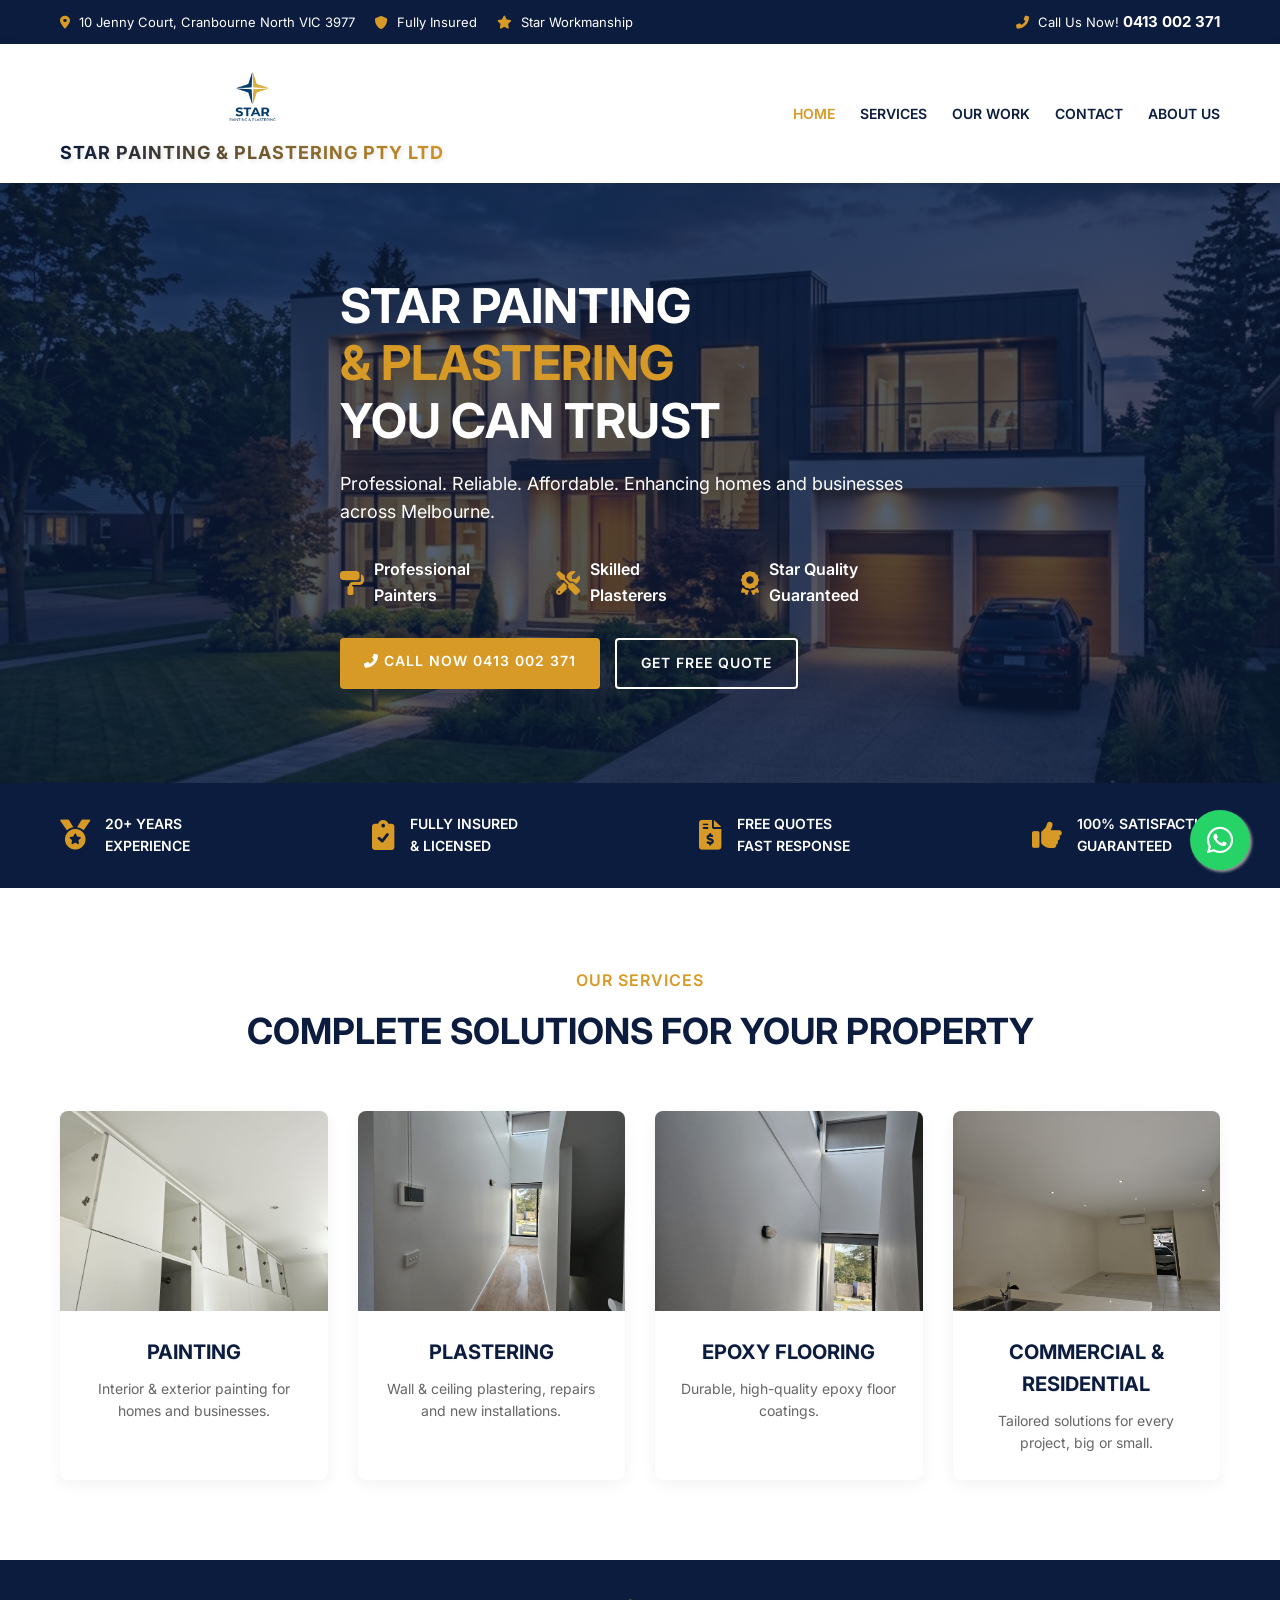
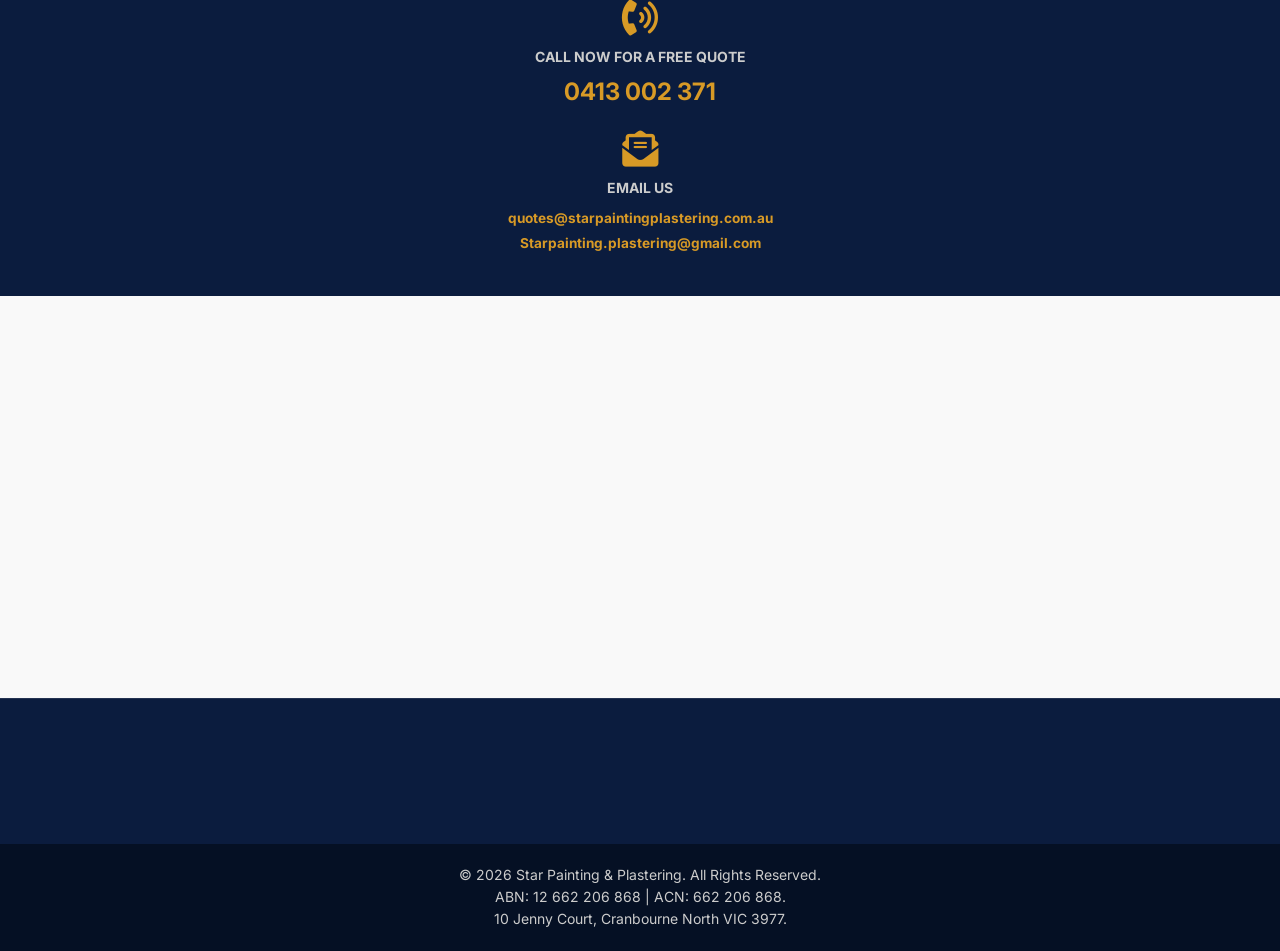
==== paint/index.html @ 5aef0344 "Restore top-bar on mobile and implement accordion-style sidebar info" ====
<!DOCTYPE html>
<html lang="en">

<head>
    <meta charset="UTF-8">
    <meta name="viewport" content="width=device-width, initial-scale=1.0">
    <title>Star Painting & Plastering - Star Quality You Can Trust</title>
    <link href="https://fonts.googleapis.com/css2?family=Inter:wght@400;600;700&display=swap" rel="stylesheet">
    <link rel="stylesheet" href="https://cdnjs.cloudflare.com/ajax/libs/font-awesome/6.0.0/css/all.min.css">
    <link rel="stylesheet" href="css/style.css">
</head>

<body>

    <!-- Top Bar -->
    <div class="top-bar">
        <div class="container">
            <div class="top-bar-left">
                <span><i class="fas fa-map-marker-alt"></i> 10 Jenny Court, Cranbourne North VIC 3977</span>
                <span><i class="fas fa-shield-alt"></i> Fully Insured</span>
                <span><i class="fas fa-star"></i> Star Workmanship</span>
            </div>
            <div class="top-bar-right">
                <span><i class="fas fa-phone-alt"></i> Call Us Now! <strong><a href="tel:0413002371"
                            style="color: inherit;">0413 002 371</a></strong></span>
            </div>
        </div>
    </div>

    <!-- Header -->
    <header>
        <div class="container">
            <div class="logo">
                <a href="index.html">
                    <img src="images/logo.png" alt="Star Painting & Plastering Logo">
                    <span class="logo-text">Star <span>Painting</span> & Plastering Pty Ltd</span>
                </a>
            </div>
            <div class="menu-toggle">
                <i class="fas fa-bars"></i>
            </div>
            <nav id="main-nav">
                <div class="nav-content">
                    <div class="sidebar-header">
                        <img src="images/logo.png" alt="Star Painting Logo">
                        <span class="logo-text">Star <span>Painting</span> & Plastering</span>
                        <div class="close-sidebar"><i class="fas fa-times"></i></div>
                    </div>
                    <ul class="nav-links">
                        <li><a href="index.html" class="active">Home</a></li>
                        <li><a href="services.html">Services</a></li>
                        <li><a href="our-work.html">Our Work</a></li>
                        <li><a href="contact.html">Contact</a></li>
                        <li><a href="about.html">About Us</a></li>
                    </ul>
                    <div class="sidebar-info-section">
                        <h3>PROFESSIONAL EMAILS</h3>
                        <div class="sidebar-info-content">
                            <div class="side-email-item">
                                <i class="fas fa-envelope"></i>
                                <div>
                                    <strong><a href="mailto:quotes@starpaintingplastering.com.au">quotes@starpaintingplastering.com.au</a></strong>
                                    <span>(For quotes and new enquiries)</span>
                                </div>
                            </div>
                            <div class="side-email-item">
                                <i class="fas fa-info-circle"></i>
                                <div>
                                    <strong><a href="mailto:info@starpaintingplastering.com.au">info@starpaintingplastering.com.au</a></strong>
                                    <span>(General information)</span>
                                </div>
                            </div>
                        </div>
                    </div>
                    <div class="sidebar-card">
                        <div class="card-top">
                            <div class="card-top-info">
                                <i class="fas fa-id-card"></i>
                                <h4>Business Information</h4>
                            </div>
                        </div>
                        <div class="card-body">
                            <div class="card-item">
                                <i class="fas fa-phone"></i>
                                <span><a href="tel:0413002371">0413 002 371</a></span>
                            </div>
                            <div class="card-item">
                                <i class="fas fa-globe"></i>
                                <span><a href="https://www.starpaintingplastering.com.au" target="_blank">www.starpaintingplastering.com.au</a></span>
                            </div>
                            <div class="card-item">
                                <i class="fas fa-map-marker-alt"></i>
                                <span>10 Jenny Court, Cranbourne North VIC 3977</span>
                            </div>
                            <div class="card-services">
                                <ul>
                                    <li><i class="fas fa-check"></i> PAINTING</li>
                                    <li><i class="fas fa-check"></i> PLASTERING</li>
                                    <li><i class="fas fa-check"></i> EPOXY FLOORING</li>
                                    <li><i class="fas fa-check"></i> COMMERCIAL</li>
                                </ul>
                            </div>
                        </div>
                    </div>
                </div>
            </nav>
            <a href="contact.html" class="btn header-btn">Get Free Quote</a>
        </div>
        <div class="paint-drip-container">
            <div class="drip"></div>
            <div class="drip"></div>
            <div class="drip"></div>
            <div class="drip"></div>
            <div class="drip"></div>
        </div>
    </header>

    <!-- Hero Section -->
    <section class="hero">
        <div class="container">
            <div class="hero-content animate-on-scroll">
                <h1>STAR PAINTING <br><span>& PLASTERING</span><br>YOU CAN TRUST</h1>
                <p>Professional. Reliable. Affordable. Enhancing homes and businesses across Melbourne.</p>
                <div class="hero-features">
                    <div><i class="fas fa-paint-roller"></i> Professional Painters</div>
                    <div><i class="fas fa-tools"></i> Skilled Plasterers</div>
                    <div><i class="fas fa-award"></i> Star Quality Guaranteed</div>
                </div>
                <div class="hero-buttons">
                    <a href="tel:0413002371" class="btn"><i class="fas fa-phone-alt"></i> Call Now 0413 002 371</a>
                    <a href="contact.html" class="btn btn-outline">Get Free Quote</a>
                </div>
            </div>
        </div>
    </section>

    <!-- Stats Bar -->
    <div class="stats-bar">
        <div class="container">
            <div class="stat-item animate-on-scroll delay-1">
                <i class="fas fa-medal"></i>
                <p>20+ Years<br>Experience</p>
            </div>
            <div class="stat-item animate-on-scroll delay-2">
                <i class="fas fa-clipboard-check"></i>
                <p>Fully Insured<br>& Licensed</p>
            </div>
            <div class="stat-item animate-on-scroll delay-3">
                <i class="fas fa-file-invoice-dollar"></i>
                <p>Free Quotes<br>Fast Response</p>
            </div>
            <div class="stat-item animate-on-scroll delay-4">
                <i class="fas fa-thumbs-up"></i>
                <p>100% Satisfaction<br>Guaranteed</p>
            </div>
        </div>
    </div>

    <!-- Services Overview Section -->
    <section class="services-section">
        <div class="container">
            <h4 class="section-title animate-on-scroll">Our Services</h4>
            <h2 class="section-heading animate-on-scroll delay-1">COMPLETE SOLUTIONS FOR YOUR PROPERTY</h2>

            <div class="services-grid">
                <div class="service-card animate-on-scroll delay-1">
                    <div class="service-img">
                        <img src="images/img1.jpeg" alt="Painting Service">
                    </div>
                    <div class="service-content">
                        <h3>PAINTING</h3>
                        <p>Interior & exterior painting for homes and businesses.</p>
                    </div>
                </div>
                <div class="service-card animate-on-scroll delay-2">
                    <div class="service-img">
                        <img src="images/img2.jpeg" alt="Plastering Service">
                    </div>
                    <div class="service-content">
                        <h3>PLASTERING</h3>
                        <p>Wall & ceiling plastering, repairs and new installations.</p>
                    </div>
                </div>
                <div class="service-card animate-on-scroll delay-3">
                    <div class="service-img">
                        <img src="images/img3.jpeg" alt="Epoxy Flooring Service">
                    </div>
                    <div class="service-content">
                        <h3>EPOXY FLOORING</h3>
                        <p>Durable, high-quality epoxy floor coatings.</p>
                    </div>
                </div>
                <div class="service-card animate-on-scroll delay-4">
                    <div class="service-img">
                        <img src="images/img4.jpeg" alt="Commercial & Residential">
                    </div>
                    <div class="service-content">
                        <h3>COMMERCIAL & RESIDENTIAL</h3>
                        <p>Tailored solutions for every project, big or small.</p>
                    </div>
                </div>
            </div>
        </div>
    </section>

    <!-- Contact Banner -->
    <section class="contact-banner">
        <div class="container">
            <div class="banner-item animate-on-scroll">
                <i class="fas fa-phone-volume"></i>
                <div>
                    <h4>Call Now For A Free Quote</h4>
                    <a href="tel:0413002371">0413 002 371</a>
                </div>
            </div>
            <div class="banner-item animate-on-scroll delay-1">
                <i class="fas fa-envelope-open-text"></i>
                <div>
                    <h4>Email Us</h4>
                    <a href="mailto:quotes@starpaintingplastering.com.au"
                        style="font-size: 0.85em; word-break: break-all;">quotes@starpaintingplastering.com.au</a><br>
                    <a href="mailto:Starpainting.plastering@gmail.com"
                        style="font-size: 0.85em; word-break: break-all;">Starpainting.plastering@gmail.com</a>
                </div>
            </div>
        </div>
    </section>

    <!-- Process Section -->
    <section class="process-section">
        <div class="container">
            <h2 class="section-heading animate-on-scroll">OUR SIMPLE 4 STEP PROCESS</h2>

            <div class="process-grid">
                <div class="process-step animate-on-scroll delay-1">
                    <div class="step-icon">1</div>
                    <div class="step-content">
                        <h4>1. CONTACT US</h4>
                        <p>Call or send an enquiry for a free quote.</p>
                    </div>
                </div>
                <div class="process-step animate-on-scroll delay-2">
                    <div class="step-icon">2</div>
                    <div class="step-content">
                        <h4>2. FREE QUOTE</h4>
                        <p>We inspect and provide a clear, no obligation quote.</p>
                    </div>
                </div>
                <div class="process-step animate-on-scroll delay-3">
                    <div class="step-icon">3</div>
                    <div class="step-content">
                        <h4>3. WE GET THE JOB DONE</h4>
                        <p>Our experienced team delivers quality workmanship.</p>
                    </div>
                </div>
                <div class="process-step animate-on-scroll delay-4">
                    <div class="step-icon">4</div>
                    <div class="step-content">
                        <h4>4. YOU'RE 100% HAPPY</h4>
                        <p>We make sure you love the results before we finish.</p>
                    </div>
                </div>
            </div>
        </div>
    </section>

    <!-- Footer Banner -->
    <div class="footer-banner">
        <div class="container">
            <div class="footer-badges animate-on-scroll">
                <div class="badge"><i class="fas fa-shield-alt"></i> FULLY INSURED</div>
                <div class="badge"><i class="fas fa-award"></i> STAR QUALITY GUARANTEED</div>
                <div class="badge"><i class="fas fa-thumbs-up"></i> 100% SATISFACTION</div>
                <div class="badge"><i class="fas fa-clock"></i> ON TIME, EVERY TIME</div>
            </div>
            <div class="footer-contact animate-on-scroll delay-2">
                <i class="fas fa-phone-alt"></i>
                <div>
                    <h4>Call Now</h4>
                    <p><a href="tel:0413002371" style="color: inherit;">0413 002 371</a></p>
                </div>
            </div>
        </div>
    </div>

    <!-- Footer -->
    <footer>
        <div class="container">
            <p>&copy; 2026 Star Painting & Plastering. All Rights Reserved. <br>ABN: 12 662 206 868 | ACN: 662 206 868.
                <br>10 Jenny Court, Cranbourne North VIC 3977.</p>
        </div>
    </footer>

    <!-- Floating WhatsApp Button -->
    <a href="https://wa.me/61413002371" class="whatsapp-float" target="_blank">
        <i class="fab fa-whatsapp"></i>
    </a>

    <script src="js/script.js"></script>
</body>

</html>
---- paint/css/style.css ----
:root {
    --primary-color: #0b1c3e;
    /* Dark Blue */
    --secondary-color: #d89a26;
    /* Gold */
    --text-color: #333;
    --light-bg: #f9f9f9;
    --white: #ffffff;
    --transition: all 0.3s ease;
}

* {
    margin: 0;
    padding: 0;
    box-sizing: border-box;
    font-family: 'Inter', sans-serif;
}

body {
    color: var(--text-color);
    line-height: 1.6;
    overflow-x: hidden;
}

a {
    text-decoration: none;
    color: inherit;
    transition: var(--transition);
}

ul {
    list-style: none;
}

img {
    max-width: 100%;
    height: auto;
}

/* Utilities */
.container {
    max-width: 1200px;
    margin: 0 auto;
    padding: 0 20px;
}

.btn {
    display: inline-block;
    padding: 12px 24px;
    background-color: var(--secondary-color);
    color: var(--white);
    font-weight: 600;
    border-radius: 4px;
    text-transform: uppercase;
    letter-spacing: 1px;
    font-size: 14px;
    cursor: pointer;
    border: none;
    transition: var(--transition);
}

.btn:hover {
    background-color: #b57f1b;
    transform: translateY(-2px);
    box-shadow: 0 4px 10px rgba(0, 0, 0, 0.2);
}

.btn-outline {
    background-color: transparent;
    border: 2px solid var(--white);
    color: var(--white);
}

.btn-outline:hover {
    background-color: var(--white);
    color: var(--primary-color);
}

/* Animations */
.animate-on-scroll {
    opacity: 0;
    transform: translateY(30px);
    transition: opacity 0.8s ease, transform 0.8s ease;
}

.animate-on-scroll.show {
    opacity: 1;
    transform: translateY(0);
}

.delay-1 {
    transition-delay: 0.1s;
}

.delay-2 {
    transition-delay: 0.2s;
}

.delay-3 {
    transition-delay: 0.3s;
}

.delay-4 {
    transition-delay: 0.4s;
}

/* Top Bar */
.top-bar {
    background-color: var(--primary-color);
    color: var(--white);
    padding: 10px 0;
    font-size: 13px;
}

.top-bar .container {
    display: flex;
    justify-content: space-between;
    align-items: center;
    flex-wrap: wrap;
}

.top-bar-left,
.top-bar-right {
    display: flex;
    gap: 20px;
    align-items: center;
}

.top-bar i {
    color: var(--secondary-color);
    margin-right: 5px;
}

.top-bar-right strong {
    font-size: 15px;
}

/* Header */
header {
    background-color: var(--white);
    padding: 15px 0;
    box-shadow: 0 2px 10px rgba(0, 0, 0, 0.1);
    position: relative;
}

header .container {
    display: flex;
    justify-content: space-between;
    align-items: center;
}

.logo a {
    display: flex;
    flex-direction: column;
    align-items: center;
    gap: 5px;
}

.logo img {
    height: 75px; /* Slightly adjusted for balance */
    transition: var(--transition);
    animation: logoPulse 3s infinite ease-in-out;
}

.logo-text {
    font-size: 18px; /* Slightly smaller since it's now below the logo */
    font-weight: 700;
    color: var(--primary-color);
    text-transform: uppercase;
    letter-spacing: 1px;
    text-shadow: 2px 2px 4px rgba(0, 0, 0, 0.1);
    animation: textSlideIn 1.2s ease-out, shimmer 3s infinite linear;
    white-space: nowrap;
    background: linear-gradient(to right, var(--primary-color) 0%, var(--secondary-color) 50%, var(--primary-color) 100%);
    background-size: 200% auto;
    -webkit-background-clip: text;
    -webkit-text-fill-color: transparent;
}

@keyframes shimmer {
    0% { background-position: -200% center; }
    100% { background-position: 200% center; }
}

@keyframes textSlideIn {
    from { opacity: 0; transform: translateX(-20px); }
    to { opacity: 1; transform: translateX(0); }
}

@keyframes logoPulse {
    0% { transform: scale(1); filter: drop-shadow(0 0 0 rgba(216, 154, 38, 0)); }
    50% { transform: scale(1.03); filter: drop-shadow(0 0 8px rgba(216, 154, 38, 0.4)); }
    100% { transform: scale(1); filter: drop-shadow(0 0 0 rgba(216, 154, 38, 0)); }
}

.logo img:hover {
    transform: scale(1.1) rotate(2deg);
}

nav ul {
    display: flex;
    gap: 25px;
    align-items: center;
}

nav a {
    font-weight: 600;
    font-size: 14px;
    color: var(--primary-color);
    text-transform: uppercase;
}

nav a:hover,
nav a.active {
    color: var(--secondary-color);
}

/* Sidebar elements hidden by default (Desktop) */
.sidebar-header, 
.sidebar-info-section, 
.sidebar-card,
.close-sidebar {
    display: none;
}

.menu-toggle {
    display: none;
    font-size: 24px;
    cursor: pointer;
    color: var(--primary-color);
}

/* Hero Section */
.hero {
    background: linear-gradient(rgba(11, 28, 62, 0.7), rgba(11, 28, 62, 0.7)), url('../images/house_hero.png') center/cover no-repeat;
    height: 600px;
    display: flex;
    align-items: center;
    color: var(--white);
}

.hero-content {
    max-width: 600px;
}

.hero h1 {
    font-size: 48px;
    line-height: 1.2;
    margin-bottom: 20px;
    position: relative;
    overflow: hidden;
}

.hero h1::after {
    content: '';
    position: absolute;
    top: 0;
    left: 0;
    width: 100%;
    height: 100%;
    background-color: var(--secondary-color);
    transform: translateX(-101%);
    animation: paintRoller 1.5s ease-out forwards;
    mix-blend-mode: multiply;
    opacity: 0.3;
}

@keyframes paintRoller {
    0% { transform: translateX(-101%); }
    100% { transform: translateX(101%); }
}

.hero h1 span {
    color: var(--secondary-color);
    position: relative;
}

.hero p {
    font-size: 18px;
    margin-bottom: 30px;
}

.hero-features {
    display: flex;
    gap: 30px;
    margin-bottom: 30px;
}

.hero-features div {
    display: flex;
    align-items: center;
    gap: 10px;
    font-weight: 600;
}

.hero-features i {
    color: var(--secondary-color);
    font-size: 24px;
}

.hero-buttons {
    display: flex;
    gap: 15px;
}

/* Stats Bar */
.stats-bar {
    background-color: var(--primary-color);
    color: var(--white);
    padding: 30px 0;
}

.stats-bar .container {
    display: flex;
    justify-content: space-between;
    flex-wrap: wrap;
    gap: 20px;
}

.stat-item {
    display: flex;
    align-items: center;
    gap: 15px;
}

.stat-item i {
    font-size: 30px;
    color: var(--secondary-color);
}

.stat-item p {
    font-weight: 600;
    font-size: 14px;
    text-transform: uppercase;
}

/* Services Overview */
.services-section {
    padding: 80px 0;
    text-align: center;
    background-color: var(--white);
}

.section-title {
    color: var(--secondary-color);
    font-weight: 600;
    text-transform: uppercase;
    margin-bottom: 10px;
    letter-spacing: 1px;
}

.section-heading {
    color: var(--primary-color);
    font-size: 36px;
    margin-bottom: 50px;
}

.services-grid {
    display: grid;
    grid-template-columns: repeat(auto-fit, minmax(250px, 1fr));
    gap: 30px;
}

.service-card {
    background: var(--white);
    border-radius: 8px;
    overflow: hidden;
    box-shadow: 0 5px 15px rgba(0, 0, 0, 0.05);
    transition: var(--transition);
}

.service-card:hover {
    transform: translateY(-10px);
    box-shadow: 0 15px 45px rgba(0, 0, 0, 0.15);
}

.service-img {
    height: 200px;
    overflow: hidden;
}

.service-img img {
    width: 100%;
    height: 100%;
    object-fit: cover;
    transition: transform 0.5s ease;
}

.service-card:hover .service-img img {
    transform: scale(1.1);
}

.service-content {
    padding: 25px;
    background: var(--white);
    transition: var(--transition);
}

.service-card:hover .service-content {
    transform: translateY(-5px);
}

.service-content h3 {
    color: var(--primary-color);
    margin-bottom: 10px;
    font-size: 20px;
    transition: var(--transition);
    text-shadow: 1px 1px 2px rgba(0,0,0,0.05);
}

.service-card:hover .service-content h3 {
    color: var(--secondary-color);
    transform: translateY(-2px);
    text-shadow: 2px 2px 5px rgba(216, 154, 38, 0.2);
}

.service-content p {
    font-size: 14px;
    color: #666;
    transition: var(--transition);
    transition-delay: 0.1s;
}

.service-card:hover .service-content p {
    color: #333;
    transform: translateY(-2px);
}

/* Contact Banner */
.contact-banner {
    background-color: var(--primary-color);
    color: var(--white);
    padding: 40px 0;
}

.contact-banner .container {
    display: flex;
    justify-content: space-around;
    align-items: center;
    flex-wrap: wrap;
    gap: 20px;
}

.banner-item {
    display: flex;
    align-items: center;
    gap: 20px;
}

.banner-item i {
    font-size: 36px;
    color: var(--secondary-color);
}

.banner-item h4 {
    font-size: 14px;
    text-transform: uppercase;
    margin-bottom: 5px;
    color: #ccc;
}

.banner-item p,
.banner-item a {
    font-size: 24px;
    font-weight: 700;
    color: var(--secondary-color);
}

/* Process Section */
.process-section {
    padding: 80px 0;
    background-color: var(--light-bg);
}

.process-grid {
    display: grid;
    grid-template-columns: repeat(auto-fit, minmax(250px, 1fr));
    gap: 30px;
    margin-top: 50px;
}

.process-step {
    display: flex;
    gap: 20px;
}

.step-icon {
    width: 60px;
    height: 60px;
    background-color: var(--primary-color);
    color: var(--white);
    border-radius: 50%;
    display: flex;
    justify-content: center;
    align-items: center;
    font-size: 24px;
    flex-shrink: 0;
    position: relative;
}

.process-step:hover .step-icon {
    background-color: var(--secondary-color);
    animation: pulse 1s infinite;
}

@keyframes pulse {
    0% {
        transform: scale(1);
    }

    50% {
        transform: scale(1.05);
    }

    100% {
        transform: scale(1);
    }
}

.step-content h4 {
    color: var(--primary-color);
    margin-bottom: 10px;
    font-size: 18px;
}

.step-content p {
    font-size: 14px;
    color: #666;
}

/* Footer Banner */
.footer-banner {
    background-color: var(--primary-color);
    color: var(--white);
    padding: 30px 0;
    border-top: 1px solid rgba(255, 255, 255, 0.1);
}

.footer-banner .container {
    display: flex;
    justify-content: space-between;
    align-items: center;
    flex-wrap: wrap;
    gap: 20px;
}

.footer-badges {
    display: flex;
    gap: 30px;
}

.badge {
    display: flex;
    align-items: center;
    gap: 10px;
    font-size: 14px;
    font-weight: 600;
}

.badge i {
    color: var(--secondary-color);
    font-size: 20px;
}

.footer-contact {
    display: flex;
    align-items: center;
    gap: 15px;
    background-color: var(--secondary-color);
    padding: 15px 30px;
    border-radius: 4px;
}

.footer-contact i {
    font-size: 30px;
}

.footer-contact h4 {
    font-size: 14px;
    text-transform: uppercase;
}

.footer-contact p {
    font-size: 20px;
    font-weight: 700;
}

/* Footer */
footer {
    background-color: #051024;
    color: #ccc;
    padding: 20px 0;
    text-align: center;
    font-size: 14px;
}

/* Page Headers */
.page-header {
    background: linear-gradient(rgba(11, 28, 62, 0.8), rgba(11, 28, 62, 0.8)), url('../images/house_hero.png') center/cover no-repeat;
    height: 300px;
    display: flex;
    justify-content: center;
    align-items: center;
    color: var(--white);
    text-align: center;
}

.page-header h1 {
    font-size: 40px;
    color: var(--secondary-color);
}

/* Contact Page Form */
.contact-container {
    display: grid;
    grid-template-columns: 1fr 1fr;
    gap: 50px;
    padding: 80px 0;
}

.contact-info {
    background-color: var(--primary-color);
    color: var(--white);
    padding: 40px;
    border-radius: 8px;
}

.contact-info h3 {
    color: var(--secondary-color);
    margin-bottom: 20px;
    font-size: 24px;
}

.info-item {
    display: flex;
    align-items: center;
    gap: 15px;
    margin-bottom: 20px;
}

.info-item i {
    color: var(--secondary-color);
    font-size: 20px;
}

.contact-form form {
    display: flex;
    flex-direction: column;
    gap: 20px;
}

.contact-form input,
.contact-form textarea {
    width: 100%;
    padding: 15px;
    border: 1px solid #ddd;
    border-radius: 4px;
    font-family: 'Inter', sans-serif;
}

.contact-form textarea {
    height: 150px;
    resize: vertical;
}

/* Responsive */
@media (max-width: 992px) {
    .hero h1 {
        font-size: 36px;
    }

    .hero-features {
        flex-direction: column;
        gap: 15px;
    }

    .contact-container {
        grid-template-columns: 1fr;
    }

    .footer-banner .container {
        flex-direction: column;
        text-align: center;
    }

    .footer-badges {
        flex-wrap: wrap;
        justify-content: center;
    }
}

@media (max-width: 768px) {
    .top-bar {
        display: block;
        padding: 5px 0;
    }

    .top-bar .container {
        flex-direction: column;
        gap: 5px;
        text-align: center;
    }

    .top-bar-left, .top-bar-right {
        justify-content: center;
        gap: 10px;
        font-size: 11px;
    }

    .menu-toggle {
        display: block;
    }

    .menu-toggle {
        display: block;
        position: relative;
        z-index: 1002;
    }

    /* New Sidebar Wrapper */
    nav {
        position: fixed;
        top: 0;
        right: -100%;
        width: 320px;
        height: 100vh;
        background-color: var(--white);
        box-shadow: -5px 0 25px rgba(0, 0, 0, 0.2);
        transition: right 0.4s cubic-bezier(0.4, 0, 0.2, 1);
        z-index: 1001;
        overflow-y: auto;
        display: block; /* Override default if needed */
    }

    nav.active {
        right: 0;
    }

    /* Show sidebar elements on mobile */
    .sidebar-header, 
    .sidebar-info-section, 
    .sidebar-card,
    .close-sidebar {
        display: flex;
    }

    .sidebar-info-section {
        display: block; /* Section uses block/flex internal logic */
    }

    .sidebar-header .logo-text {
        display: block;
    }

    .nav-content {
        display: flex;
        flex-direction: column;
        padding-bottom: 40px;
    }

    /* Sidebar Header */
    .sidebar-header {
        padding: 30px 20px;
        background-color: var(--white);
        border-bottom: 1px solid #eee;
        display: flex;
        flex-direction: column;
        align-items: center;
        text-align: center;
        position: relative;
    }

    .sidebar-header img {
        height: 60px;
        margin-bottom: 10px;
    }

    .sidebar-header .logo-text {
        font-size: 14px;
        display: block;
    }

    .close-sidebar {
        position: absolute;
        top: 15px;
        right: 15px;
        font-size: 20px;
        color: var(--primary-color);
        cursor: pointer;
    }

    /* Sidebar Links */
    nav ul.nav-links {
        position: static;
        width: 100%;
        height: auto;
        background-color: transparent;
        flex-direction: column;
        padding: 20px 0;
        box-shadow: none;
    }

    nav ul li {
        width: 100%;
    }

    nav ul li a {
        padding: 15px 30px;
        color: var(--primary-color);
        font-weight: 600;
        border-bottom: 1px solid #f5f5f5;
        font-size: 15px;
        display: flex;
        justify-content: space-between;
        align-items: center;
    }

    nav ul li a::after {
        content: '\f105';
        font-family: 'Font Awesome 5 Free';
        font-weight: 900;
        font-size: 12px;
        opacity: 0.5;
    }

    nav ul li a.active {
        color: var(--secondary-color);
        background-color: #f9f9f9;
    }

    /* Professional Emails Section */
    .sidebar-info-section {
        padding: 25px 20px;
        background-color: var(--primary-color);
        color: var(--white);
    }

    .sidebar-info-section h3 {
        font-size: 14px;
        text-transform: uppercase;
        letter-spacing: 1px;
        margin-bottom: 0;
        text-align: left;
        border-bottom: 1px solid rgba(255,255,255,0.1);
        padding: 15px 0;
        cursor: pointer;
        display: flex;
        justify-content: space-between;
        align-items: center;
    }

    .sidebar-info-section h3::after {
        content: '\f107';
        font-family: 'Font Awesome 5 Free';
        font-weight: 900;
        transition: transform 0.3s ease;
    }

    .sidebar-info-section.active h3::after {
        transform: rotate(180deg);
    }

    .sidebar-info-content {
        max-height: 0;
        overflow: hidden;
        transition: max-height 0.3s ease-out, padding 0.3s ease;
    }

    .sidebar-info-section.active .sidebar-info-content {
        max-height: 500px;
        padding-top: 20px;
    }

    .side-email-item {
        display: flex;
        gap: 15px;
        margin-bottom: 20px;
    }

    .side-email-item i {
        background-color: var(--white);
        color: var(--primary-color);
        width: 35px;
        height: 35px;
        border-radius: 50%;
        display: flex;
        align-items: center;
        justify-content: center;
        font-size: 16px;
        flex-shrink: 0;
    }

    .side-email-item div strong {
        display: block;
        font-size: 12px;
        word-break: break-all;
    }

    .side-email-item div span {
        font-size: 10px;
        color: #aaa;
    }

    /* Business Card Section as Accordion */
    .sidebar-card {
        margin: 0 20px;
        background-color: var(--white);
        border-radius: 0;
        overflow: hidden;
        box-shadow: none;
        border: none;
        border-bottom: 1px solid #eee;
    }

    .card-top {
        background-color: transparent;
        padding: 15px 0;
        color: var(--primary-color);
        display: flex;
        align-items: center;
        justify-content: space-between;
        cursor: pointer;
    }

    .card-top-info {
        display: flex;
        align-items: center;
        gap: 15px;
    }

    .card-top::after {
        content: '\f107';
        font-family: 'Font Awesome 5 Free';
        font-weight: 900;
        transition: transform 0.3s ease;
        font-size: 14px;
        opacity: 0.5;
    }

    .sidebar-card.active .card-top::after {
        transform: rotate(180deg);
    }

    .card-top i {
        font-size: 20px;
        color: var(--secondary-color);
    }

    .card-top h4 {
        font-size: 14px;
        line-height: 1.2;
        text-transform: uppercase;
        font-weight: 700;
    }

    .card-top span {
        display: none; /* Hide subtitle in accordion header */
    }

    .card-body {
        max-height: 0;
        overflow: hidden;
        padding: 0;
        transition: max-height 0.3s ease-out, padding 0.3s ease;
    }

    .sidebar-card.active .card-body {
        max-height: 500px;
        padding: 15px 0;
    }

    .card-item {
        display: flex;
        align-items: flex-start; /* Better for multi-line text */
        gap: 10px;
        margin-bottom: 12px;
        font-size: 13px;
        color: #444;
    }

    .card-item span, .card-item a {
        word-break: break-all;
        line-height: 1.4;
        color: inherit;
    }

    .side-email-item a:hover, .card-item a:hover {
        color: var(--secondary-color);
        text-decoration: underline;
    }

    .card-item i {
        color: var(--secondary-color);
        width: 15px;
        text-align: center;
    }

    .card-services {
        margin-top: 15px;
        padding-top: 15px;
        border-top: 1px dashed #ddd;
    }

    .card-services ul {
        display: grid;
        grid-template-columns: 1fr 1fr;
        gap: 5px;
    }

    .card-services li {
        font-size: 10px;
        display: flex;
        align-items: center;
        gap: 5px;
        color: #666;
    }

    .card-services li i {
        color: var(--secondary-color);
        font-size: 8px;
    }

    .menu-overlay {
        position: fixed;
        top: 0;
        left: 0;
        width: 100%;
        height: 100%;
        background: rgba(0, 0, 0, 0.5);
        backdrop-filter: blur(4px);
        display: none;
        z-index: 1000;
    }

    .menu-overlay.active {
        display: block;
    }

    .logo-text {
        font-size: 14px;
        letter-spacing: 0.5px;
    }

    .logo img {
        height: 45px;
    }
}

    .header-btn {
        display: none;
    }

    .contact-banner .container {
        flex-direction: column;
        text-align: center;
    }

    .banner-item {
        flex-direction: column;
        gap: 10px;
    }
/* Floating WhatsApp Button */
.whatsapp-float {
    position: fixed;
    bottom: 30px;
    right: 30px;
    width: 60px;
    height: 60px;
    background-color: #25d366;
    color: #FFF;
    border-radius: 50px;
    text-align: center;
    font-size: 30px;
    box-shadow: 2px 2px 3px #999;
    z-index: 1000;
    display: flex;
    justify-content: center;
    align-items: center;
    transition: var(--transition);
}

.whatsapp-float:hover {
    background-color: #128c7e;
    transform: scale(1.1);
    color: #FFF;
}

@media (max-width: 768px) {
    .whatsapp-float {
        bottom: 20px;
        right: 20px;
        width: 50px;
        height: 50px;
        font-size: 25px;
    }
}
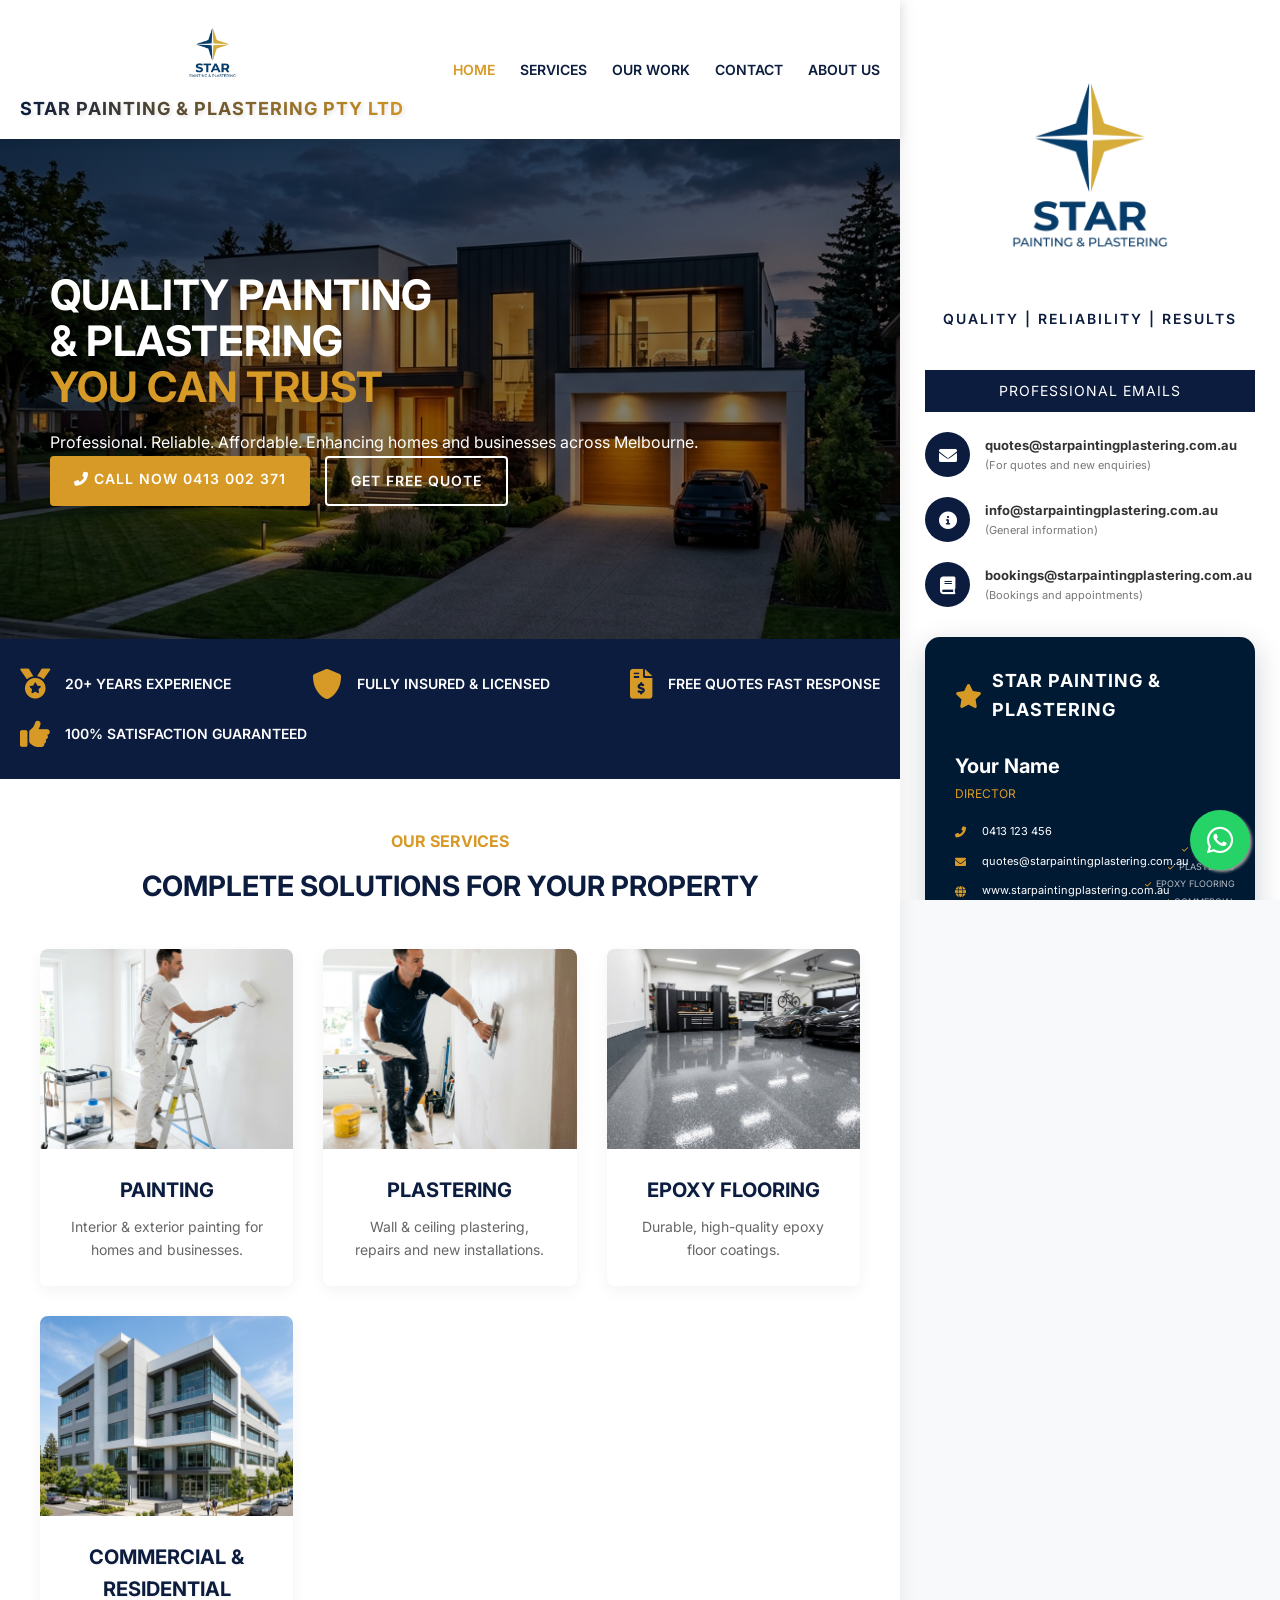
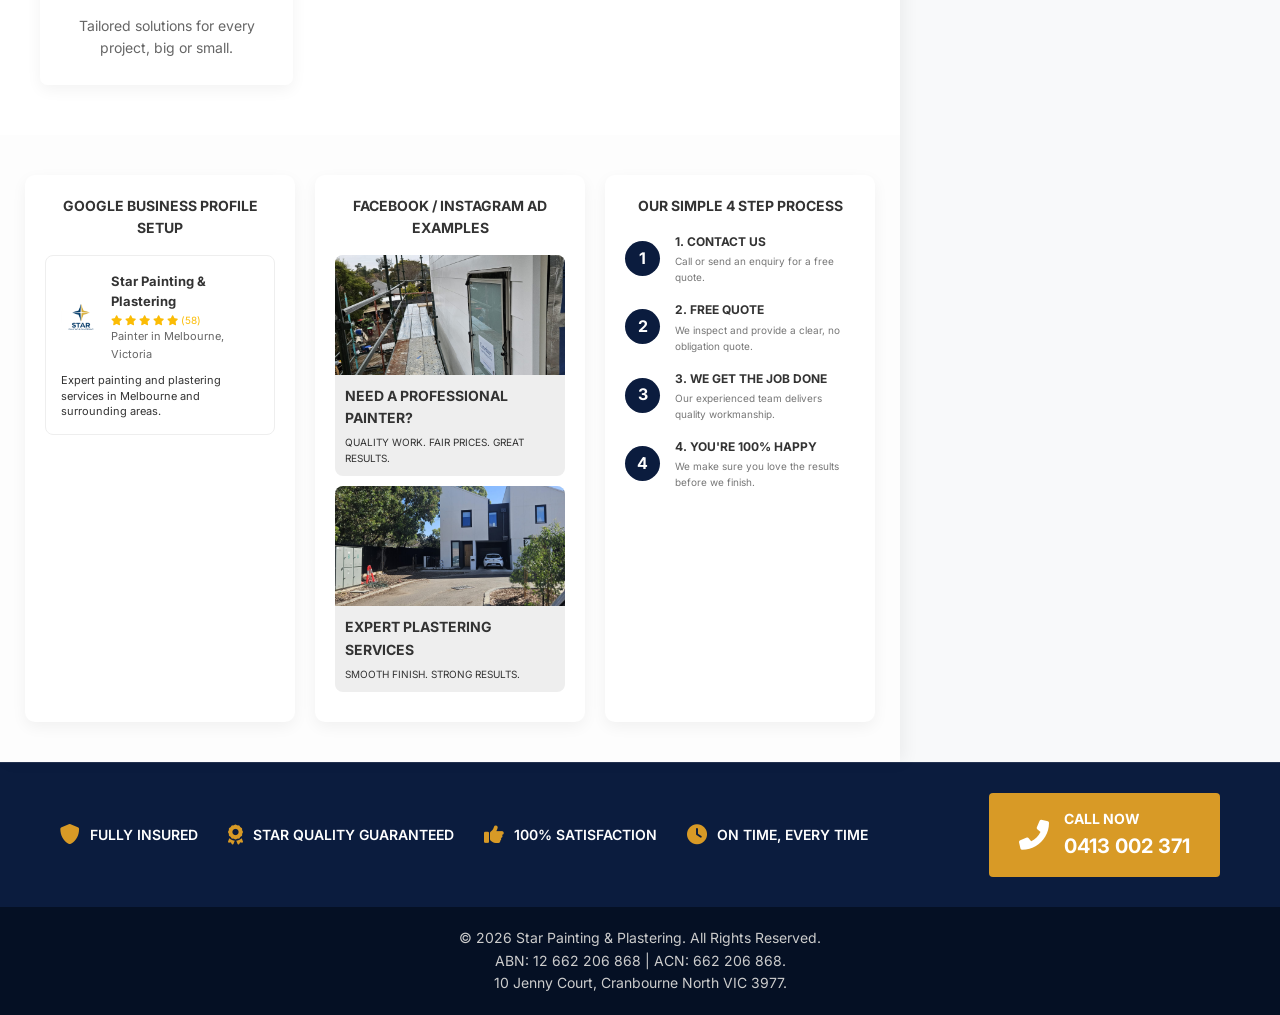
==== commit 08d63413: "Redesign index.html to match composite brand mockup with two-column layout and persistent branding s" ====
--- a/paint/index.html
+++ b/paint/index.html
@@ -12,257 +12,248 @@
 
 <body>
 
-    <!-- Top Bar -->
-    <div class="top-bar">
-        <div class="container">
-            <div class="top-bar-left">
-                <span><i class="fas fa-map-marker-alt"></i> 10 Jenny Court, Cranbourne North VIC 3977</span>
-                <span><i class="fas fa-shield-alt"></i> Fully Insured</span>
-                <span><i class="fas fa-star"></i> Star Workmanship</span>
-            </div>
-            <div class="top-bar-right">
-                <span><i class="fas fa-phone-alt"></i> Call Us Now! <strong><a href="tel:0413002371"
-                            style="color: inherit;">0413 002 371</a></strong></span>
-            </div>
-        </div>
+
+    <div class="home-wrapper">
+        <!-- Main Content (Left Column) -->
+        <main class="home-left">
+            <!-- Header (Included inside left column to match layout) -->
+            <header>
+                <div class="container">
+                    <div class="logo">
+                        <a href="index.html">
+                            <img src="images/logo.png" alt="Star Painting & Plastering Logo">
+                            <span class="logo-text">Star <span>Painting</span> & Plastering Pty Ltd</span>
+                        </a>
+                    </div>
+                    <div class="menu-toggle">
+                        <i class="fas fa-bars"></i>
+                    </div>
+                    <nav id="main-nav">
+                        <div class="nav-content">
+                            <div class="sidebar-header">
+                                <img src="images/logo.png" alt="Star Painting Logo">
+                                <span class="logo-text">Star <span>Painting</span> & Plastering</span>
+                                <div class="close-sidebar"><i class="fas fa-times"></i></div>
+                            </div>
+                            <ul class="nav-links">
+                                <li><a href="index.html" class="active">Home</a></li>
+                                <li><a href="services.html">Services</a></li>
+                                <li><a href="our-work.html">Our Work</a></li>
+                                <li><a href="contact.html">Contact</a></li>
+                                <li><a href="about.html">About Us</a></li>
+                            </ul>
+                        </div>
+                    </nav>
+                    <a href="contact.html" class="btn header-btn">Get Free Quote</a>
+                </div>
+            </header>
+
+            <!-- Hero Section -->
+            <section class="hero-new">
+                <div class="hero-new-content animate-on-scroll">
+                    <h1>QUALITY PAINTING <br>& PLASTERING <br><span>YOU CAN TRUST</span></h1>
+                    <p>Professional. Reliable. Affordable. Enhancing homes and businesses across Melbourne.</p>
+                    <div class="hero-buttons">
+                        <a href="tel:0413002371" class="btn"><i class="fas fa-phone-alt"></i> CALL NOW 0413 002 371</a>
+                        <a href="contact.html" class="btn btn-outline">GET FREE QUOTE</a>
+                    </div>
+                </div>
+            </section>
+
+            <!-- Stats Bar -->
+            <div class="stats-bar">
+                <div class="container">
+                    <div class="stat-item">
+                        <i class="fas fa-medal"></i>
+                        <p>20+ YEARS EXPERIENCE</p>
+                    </div>
+                    <div class="stat-item">
+                        <i class="fas fa-shield-alt"></i>
+                        <p>FULLY INSURED & LICENSED</p>
+                    </div>
+                    <div class="stat-item">
+                        <i class="fas fa-file-invoice-dollar"></i>
+                        <p>FREE QUOTES FAST RESPONSE</p>
+                    </div>
+                    <div class="stat-item">
+                        <i class="fas fa-thumbs-up"></i>
+                        <p>100% SATISFACTION GUARANTEED</p>
+                    </div>
+                </div>
+            </div>
+
+            <!-- Services Section -->
+            <section class="services-section" style="padding: 50px 20px;">
+                <div class="container">
+                    <p style="color: var(--secondary-color); font-weight: 700; margin-bottom: 10px;">OUR SERVICES</p>
+                    <h2 class="section-heading" style="margin-bottom: 40px; font-size: 28px;">COMPLETE SOLUTIONS FOR YOUR PROPERTY</h2>
+                    <div class="services-grid">
+                        <div class="service-card">
+                            <div class="service-img"><img src="images/painting.png" alt="Painting"></div>
+                            <div class="service-content">
+                                <h3>PAINTING</h3>
+                                <p>Interior & exterior painting for homes and businesses.</p>
+                            </div>
+                        </div>
+                        <div class="service-card">
+                            <div class="service-img"><img src="images/plastering.png" alt="Plastering"></div>
+                            <div class="service-content">
+                                <h3>PLASTERING</h3>
+                                <p>Wall & ceiling plastering, repairs and new installations.</p>
+                            </div>
+                        </div>
+                        <div class="service-card">
+                            <div class="service-img"><img src="images/epoxy.png" alt="Epoxy"></div>
+                            <div class="service-content">
+                                <h3>EPOXY FLOORING</h3>
+                                <p>Durable, high-quality epoxy floor coatings.</p>
+                            </div>
+                        </div>
+                        <div class="service-card">
+                            <div class="service-img"><img src="images/commercial.png" alt="Commercial"></div>
+                            <div class="service-content">
+                                <h3>COMMERCIAL & RESIDENTIAL</h3>
+                                <p>Tailored solutions for every project, big or small.</p>
+                            </div>
+                        </div>
+                    </div>
+                </div>
+            </section>
+
+            <!-- Bottom Multi-Section Grid -->
+            <div class="bottom-grid">
+                <!-- Google Profile -->
+                <div class="grid-card">
+                    <h3>GOOGLE BUSINESS PROFILE SETUP</h3>
+                    <div class="google-profile">
+                        <div class="google-header">
+                            <img src="images/logo.png" alt="Star Painting">
+                            <div class="info">
+                                <h4>Star Painting & Plastering</h4>
+                                <div class="stars">
+                                    <i class="fas fa-star"></i>
+                                    <i class="fas fa-star"></i>
+                                    <i class="fas fa-star"></i>
+                                    <i class="fas fa-star"></i>
+                                    <i class="fas fa-star"></i>
+                                    <span>(58)</span>
+                                </div>
+                                <p style="font-size: 11px; color: #666;">Painter in Melbourne, Victoria</p>
+                            </div>
+                        </div>
+                        <p style="font-size: 11px; line-height: 1.4;">Expert painting and plastering services in Melbourne and surrounding areas.</p>
+                    </div>
+                </div>
+
+                <!-- Ad Examples -->
+                <div class="grid-card">
+                    <h3>FACEBOOK / INSTAGRAM AD EXAMPLES</h3>
+                    <div class="ad-example">
+                        <div class="ad-img" style="background-image: url('images/img15.jpeg');"></div>
+                        <div class="ad-body">
+                            <h4>NEED A PROFESSIONAL PAINTER?</h4>
+                            <p style="font-size: 10px;">QUALITY WORK. FAIR PRICES. GREAT RESULTS.</p>
+                        </div>
+                    </div>
+                    <div class="ad-example">
+                        <div class="ad-img" style="background-image: url('images/img24.jpeg');"></div>
+                        <div class="ad-body">
+                            <h4>EXPERT PLASTERING SERVICES</h4>
+                            <p style="font-size: 10px;">SMOOTH FINISH. STRONG RESULTS.</p>
+                        </div>
+                    </div>
+                </div>
+
+                <!-- Simple Process -->
+                <div class="grid-card">
+                    <h3>OUR SIMPLE 4 STEP PROCESS</h3>
+                    <div class="step-item">
+                        <div class="step-number">1</div>
+                        <div class="step-info">
+                            <h5>1. CONTACT US</h5>
+                            <p>Call or send an enquiry for a free quote.</p>
+                        </div>
+                    </div>
+                    <div class="step-item">
+                        <div class="step-number">2</div>
+                        <div class="step-info">
+                            <h5>2. FREE QUOTE</h5>
+                            <p>We inspect and provide a clear, no obligation quote.</p>
+                        </div>
+                    </div>
+                    <div class="step-item">
+                        <div class="step-number">3</div>
+                        <div class="step-info">
+                            <h5>3. WE GET THE JOB DONE</h5>
+                            <p>Our experienced team delivers quality workmanship.</p>
+                        </div>
+                    </div>
+                    <div class="step-item">
+                        <div class="step-number">4</div>
+                        <div class="step-info">
+                            <h5>4. YOU'RE 100% HAPPY</h5>
+                            <p>We make sure you love the results before we finish.</p>
+                        </div>
+                    </div>
+                </div>
+            </div>
+        </main>
+
+        <!-- Persistent Sidebar (Right Column) -->
+        <aside class="home-right">
+            <div class="brand-sidebar-logo">
+                <img src="images/logo.png" alt="Star Painting Logo">
+                <p>QUALITY | RELIABILITY | RESULTS</p>
+            </div>
+
+            <div class="sidebar-section-title">PROFESSIONAL EMAILS</div>
+            <div class="sidebar-email-item">
+                <div class="icon"><i class="fas fa-envelope"></i></div>
+                <div class="info">
+                    <h5>quotes@starpaintingplastering.com.au</h5>
+                    <p>(For quotes and new enquiries)</p>
+                </div>
+            </div>
+            <div class="sidebar-email-item">
+                <div class="icon"><i class="fas fa-info-circle"></i></div>
+                <div class="info">
+                    <h5>info@starpaintingplastering.com.au</h5>
+                    <p>(General information)</p>
+                </div>
+            </div>
+            <div class="sidebar-email-item">
+                <div class="icon"><i class="fas fa-book"></i></div>
+                <div class="info">
+                    <h5>bookings@starpaintingplastering.com.au</h5>
+                    <p>(Bookings and appointments)</p>
+                </div>
+            </div>
+
+            <div class="brand-business-card">
+                <div class="card-logo">
+                    <i class="fas fa-star"></i>
+                    <h4>STAR PAINTING & PLASTERING</h4>
+                </div>
+                <div class="user-info">
+                    <h3>Your Name</h3>
+                    <p>Director</p>
+                </div>
+                <div class="card-contact-info">
+                    <div class="card-contact-item"><i class="fas fa-phone-alt"></i> 0413 123 456</div>
+                    <div class="card-contact-item"><i class="fas fa-envelope"></i> quotes@starpaintingplastering.com.au</div>
+                    <div class="card-contact-item"><i class="fas fa-globe"></i> www.starpaintingplastering.com.au</div>
+                    <div class="card-contact-item"><i class="fas fa-map-marker-alt"></i> Melbourne, Victoria 3000</div>
+                </div>
+                <ul class="card-services-list">
+                    <li><i class="fas fa-check"></i> PAINTING</li>
+                    <li><i class="fas fa-check"></i> PLASTERING</li>
+                    <li><i class="fas fa-check"></i> EPOXY FLOORING</li>
+                    <li><i class="fas fa-check"></i> COMMERCIAL</li>
+                    <li><i class="fas fa-check"></i> RESIDENTIAL</li>
+                </ul>
+            </div>
+        </aside>
     </div>
-
-    <!-- Header -->
-    <header>
-        <div class="container">
-            <div class="logo">
-                <a href="index.html">
-                    <img src="images/logo.png" alt="Star Painting & Plastering Logo">
-                    <span class="logo-text">Star <span>Painting</span> & Plastering Pty Ltd</span>
-                </a>
-            </div>
-            <div class="menu-toggle">
-                <i class="fas fa-bars"></i>
-            </div>
-            <nav id="main-nav">
-                <div class="nav-content">
-                    <div class="sidebar-header">
-                        <img src="images/logo.png" alt="Star Painting Logo">
-                        <span class="logo-text">Star <span>Painting</span> & Plastering</span>
-                        <div class="close-sidebar"><i class="fas fa-times"></i></div>
-                    </div>
-                    <ul class="nav-links">
-                        <li><a href="index.html" class="active">Home</a></li>
-                        <li><a href="services.html">Services</a></li>
-                        <li><a href="our-work.html">Our Work</a></li>
-                        <li><a href="contact.html">Contact</a></li>
-                        <li><a href="about.html">About Us</a></li>
-                    </ul>
-                    <div class="sidebar-info-section">
-                        <h3>PROFESSIONAL EMAILS</h3>
-                        <div class="sidebar-info-content">
-                            <div class="side-email-item">
-                                <i class="fas fa-envelope"></i>
-                                <div>
-                                    <strong><a href="mailto:quotes@starpaintingplastering.com.au">quotes@starpaintingplastering.com.au</a></strong>
-                                    <span>(For quotes and new enquiries)</span>
-                                </div>
-                            </div>
-                            <div class="side-email-item">
-                                <i class="fas fa-info-circle"></i>
-                                <div>
-                                    <strong><a href="mailto:info@starpaintingplastering.com.au">info@starpaintingplastering.com.au</a></strong>
-                                    <span>(General information)</span>
-                                </div>
-                            </div>
-                        </div>
-                    </div>
-                    <div class="sidebar-card">
-                        <div class="card-top">
-                            <div class="card-top-info">
-                                <i class="fas fa-id-card"></i>
-                                <h4>Business Information</h4>
-                            </div>
-                        </div>
-                        <div class="card-body">
-                            <div class="card-item">
-                                <i class="fas fa-phone"></i>
-                                <span><a href="tel:0413002371">0413 002 371</a></span>
-                            </div>
-                            <div class="card-item">
-                                <i class="fas fa-globe"></i>
-                                <span><a href="https://www.starpaintingplastering.com.au" target="_blank">www.starpaintingplastering.com.au</a></span>
-                            </div>
-                            <div class="card-item">
-                                <i class="fas fa-map-marker-alt"></i>
-                                <span>10 Jenny Court, Cranbourne North VIC 3977</span>
-                            </div>
-                            <div class="card-services">
-                                <ul>
-                                    <li><i class="fas fa-check"></i> PAINTING</li>
-                                    <li><i class="fas fa-check"></i> PLASTERING</li>
-                                    <li><i class="fas fa-check"></i> EPOXY FLOORING</li>
-                                    <li><i class="fas fa-check"></i> COMMERCIAL</li>
-                                </ul>
-                            </div>
-                        </div>
-                    </div>
-                </div>
-            </nav>
-            <a href="contact.html" class="btn header-btn">Get Free Quote</a>
-        </div>
-        <div class="paint-drip-container">
-            <div class="drip"></div>
-            <div class="drip"></div>
-            <div class="drip"></div>
-            <div class="drip"></div>
-            <div class="drip"></div>
-        </div>
-    </header>
-
-    <!-- Hero Section -->
-    <section class="hero">
-        <div class="container">
-            <div class="hero-content animate-on-scroll">
-                <h1>STAR PAINTING <br><span>& PLASTERING</span><br>YOU CAN TRUST</h1>
-                <p>Professional. Reliable. Affordable. Enhancing homes and businesses across Melbourne.</p>
-                <div class="hero-features">
-                    <div><i class="fas fa-paint-roller"></i> Professional Painters</div>
-                    <div><i class="fas fa-tools"></i> Skilled Plasterers</div>
-                    <div><i class="fas fa-award"></i> Star Quality Guaranteed</div>
-                </div>
-                <div class="hero-buttons">
-                    <a href="tel:0413002371" class="btn"><i class="fas fa-phone-alt"></i> Call Now 0413 002 371</a>
-                    <a href="contact.html" class="btn btn-outline">Get Free Quote</a>
-                </div>
-            </div>
-        </div>
-    </section>
-
-    <!-- Stats Bar -->
-    <div class="stats-bar">
-        <div class="container">
-            <div class="stat-item animate-on-scroll delay-1">
-                <i class="fas fa-medal"></i>
-                <p>20+ Years<br>Experience</p>
-            </div>
-            <div class="stat-item animate-on-scroll delay-2">
-                <i class="fas fa-clipboard-check"></i>
-                <p>Fully Insured<br>& Licensed</p>
-            </div>
-            <div class="stat-item animate-on-scroll delay-3">
-                <i class="fas fa-file-invoice-dollar"></i>
-                <p>Free Quotes<br>Fast Response</p>
-            </div>
-            <div class="stat-item animate-on-scroll delay-4">
-                <i class="fas fa-thumbs-up"></i>
-                <p>100% Satisfaction<br>Guaranteed</p>
-            </div>
-        </div>
-    </div>
-
-    <!-- Services Overview Section -->
-    <section class="services-section">
-        <div class="container">
-            <h4 class="section-title animate-on-scroll">Our Services</h4>
-            <h2 class="section-heading animate-on-scroll delay-1">COMPLETE SOLUTIONS FOR YOUR PROPERTY</h2>
-
-            <div class="services-grid">
-                <div class="service-card animate-on-scroll delay-1">
-                    <div class="service-img">
-                        <img src="images/img1.jpeg" alt="Painting Service">
-                    </div>
-                    <div class="service-content">
-                        <h3>PAINTING</h3>
-                        <p>Interior & exterior painting for homes and businesses.</p>
-                    </div>
-                </div>
-                <div class="service-card animate-on-scroll delay-2">
-                    <div class="service-img">
-                        <img src="images/img2.jpeg" alt="Plastering Service">
-                    </div>
-                    <div class="service-content">
-                        <h3>PLASTERING</h3>
-                        <p>Wall & ceiling plastering, repairs and new installations.</p>
-                    </div>
-                </div>
-                <div class="service-card animate-on-scroll delay-3">
-                    <div class="service-img">
-                        <img src="images/img3.jpeg" alt="Epoxy Flooring Service">
-                    </div>
-                    <div class="service-content">
-                        <h3>EPOXY FLOORING</h3>
-                        <p>Durable, high-quality epoxy floor coatings.</p>
-                    </div>
-                </div>
-                <div class="service-card animate-on-scroll delay-4">
-                    <div class="service-img">
-                        <img src="images/img4.jpeg" alt="Commercial & Residential">
-                    </div>
-                    <div class="service-content">
-                        <h3>COMMERCIAL & RESIDENTIAL</h3>
-                        <p>Tailored solutions for every project, big or small.</p>
-                    </div>
-                </div>
-            </div>
-        </div>
-    </section>
-
-    <!-- Contact Banner -->
-    <section class="contact-banner">
-        <div class="container">
-            <div class="banner-item animate-on-scroll">
-                <i class="fas fa-phone-volume"></i>
-                <div>
-                    <h4>Call Now For A Free Quote</h4>
-                    <a href="tel:0413002371">0413 002 371</a>
-                </div>
-            </div>
-            <div class="banner-item animate-on-scroll delay-1">
-                <i class="fas fa-envelope-open-text"></i>
-                <div>
-                    <h4>Email Us</h4>
-                    <a href="mailto:quotes@starpaintingplastering.com.au"
-                        style="font-size: 0.85em; word-break: break-all;">quotes@starpaintingplastering.com.au</a><br>
-                    <a href="mailto:Starpainting.plastering@gmail.com"
-                        style="font-size: 0.85em; word-break: break-all;">Starpainting.plastering@gmail.com</a>
-                </div>
-            </div>
-        </div>
-    </section>
-
-    <!-- Process Section -->
-    <section class="process-section">
-        <div class="container">
-            <h2 class="section-heading animate-on-scroll">OUR SIMPLE 4 STEP PROCESS</h2>
-
-            <div class="process-grid">
-                <div class="process-step animate-on-scroll delay-1">
-                    <div class="step-icon">1</div>
-                    <div class="step-content">
-                        <h4>1. CONTACT US</h4>
-                        <p>Call or send an enquiry for a free quote.</p>
-                    </div>
-                </div>
-                <div class="process-step animate-on-scroll delay-2">
-                    <div class="step-icon">2</div>
-                    <div class="step-content">
-                        <h4>2. FREE QUOTE</h4>
-                        <p>We inspect and provide a clear, no obligation quote.</p>
-                    </div>
-                </div>
-                <div class="process-step animate-on-scroll delay-3">
-                    <div class="step-icon">3</div>
-                    <div class="step-content">
-                        <h4>3. WE GET THE JOB DONE</h4>
-                        <p>Our experienced team delivers quality workmanship.</p>
-                    </div>
-                </div>
-                <div class="process-step animate-on-scroll delay-4">
-                    <div class="step-icon">4</div>
-                    <div class="step-content">
-                        <h4>4. YOU'RE 100% HAPPY</h4>
-                        <p>We make sure you love the results before we finish.</p>
-                    </div>
-                </div>
-            </div>
-        </div>
-    </section>
 
     <!-- Footer Banner -->
     <div class="footer-banner">
--- a/paint/css/style.css
+++ b/paint/css/style.css
@@ -839,36 +839,15 @@
         font-size: 14px;
         text-transform: uppercase;
         letter-spacing: 1px;
-        margin-bottom: 0;
+        margin-bottom: 20px;
         text-align: left;
         border-bottom: 1px solid rgba(255,255,255,0.1);
-        padding: 15px 0;
-        cursor: pointer;
-        display: flex;
-        justify-content: space-between;
-        align-items: center;
-    }
-
-    .sidebar-info-section h3::after {
-        content: '\f107';
-        font-family: 'Font Awesome 5 Free';
-        font-weight: 900;
-        transition: transform 0.3s ease;
-    }
-
-    .sidebar-info-section.active h3::after {
-        transform: rotate(180deg);
+        padding-bottom: 10px;
+        color: var(--white);
     }
 
     .sidebar-info-content {
-        max-height: 0;
-        overflow: hidden;
-        transition: max-height 0.3s ease-out, padding 0.3s ease;
-    }
-
-    .sidebar-info-section.active .sidebar-info-content {
-        max-height: 500px;
-        padding-top: 20px;
+        display: block;
     }
 
     .side-email-item {
@@ -901,48 +880,27 @@
         color: #aaa;
     }
 
-    /* Business Card Section as Accordion */
+    /* Business Card Section */
     .sidebar-card {
-        margin: 0 20px;
+        margin: 20px;
         background-color: var(--white);
-        border-radius: 0;
+        border-radius: 8px;
         overflow: hidden;
-        box-shadow: none;
-        border: none;
-        border-bottom: 1px solid #eee;
+        box-shadow: 0 10px 20px rgba(0,0,0,0.1);
+        border: 1px solid #eee;
     }
 
     .card-top {
-        background-color: transparent;
-        padding: 15px 0;
-        color: var(--primary-color);
-        display: flex;
-        align-items: center;
-        justify-content: space-between;
-        cursor: pointer;
-    }
-
-    .card-top-info {
+        background-color: var(--primary-color);
+        padding: 15px;
+        color: var(--white);
         display: flex;
         align-items: center;
         gap: 15px;
     }
 
-    .card-top::after {
-        content: '\f107';
-        font-family: 'Font Awesome 5 Free';
-        font-weight: 900;
-        transition: transform 0.3s ease;
-        font-size: 14px;
-        opacity: 0.5;
-    }
-
-    .sidebar-card.active .card-top::after {
-        transform: rotate(180deg);
-    }
-
     .card-top i {
-        font-size: 20px;
+        font-size: 24px;
         color: var(--secondary-color);
     }
 
@@ -953,25 +911,14 @@
         font-weight: 700;
     }
 
-    .card-top span {
-        display: none; /* Hide subtitle in accordion header */
-    }
-
     .card-body {
-        max-height: 0;
-        overflow: hidden;
-        padding: 0;
-        transition: max-height 0.3s ease-out, padding 0.3s ease;
-    }
-
-    .sidebar-card.active .card-body {
-        max-height: 500px;
-        padding: 15px 0;
+        padding: 15px;
+        display: block;
     }
 
     .card-item {
         display: flex;
-        align-items: flex-start; /* Better for multi-line text */
+        align-items: flex-start;
         gap: 10px;
         margin-bottom: 12px;
         font-size: 13px;
@@ -982,6 +929,8 @@
         word-break: break-all;
         line-height: 1.4;
         color: inherit;
+        white-space: normal;
+        max-width: none;
     }
 
     .side-email-item a:hover, .card-item a:hover {
@@ -1093,4 +1042,333 @@
         height: 50px;
         font-size: 25px;
     }
-}+}
+/* Home Page Redesign - Two Column Layout */
+.home-wrapper {
+    display: flex;
+    max-width: 1440px;
+    margin: 0 auto;
+    background: #f8f9fa;
+}
+
+.home-left {
+    flex: 1;
+    background: #fff;
+    box-shadow: 5px 0 15px rgba(0,0,0,0.05);
+    z-index: 2;
+}
+
+.home-right {
+    width: 380px;
+    padding: 40px 25px;
+    background: #fff;
+    position: sticky;
+    top: 0;
+    height: 100vh;
+    overflow-y: auto;
+}
+
+/* Sidebar Branding Components */
+.brand-sidebar-logo {
+    text-align: center;
+    margin-bottom: 40px;
+}
+
+.brand-sidebar-logo img {
+    max-width: 250px;
+    height: auto;
+}
+
+.brand-sidebar-logo p {
+    font-size: 14px;
+    font-weight: 600;
+    letter-spacing: 2px;
+    color: var(--primary-color);
+    margin-top: 10px;
+    text-transform: uppercase;
+}
+
+.sidebar-section-title {
+    background: var(--primary-color);
+    color: #fff;
+    text-align: center;
+    padding: 10px;
+    font-size: 14px;
+    text-transform: uppercase;
+    letter-spacing: 1px;
+    margin-bottom: 20px;
+}
+
+.sidebar-email-item {
+    display: flex;
+    align-items: center;
+    gap: 15px;
+    margin-bottom: 20px;
+}
+
+.sidebar-email-item .icon {
+    width: 45px;
+    height: 45px;
+    background: var(--primary-color);
+    color: #fff;
+    border-radius: 50%;
+    display: flex;
+    align-items: center;
+    justify-content: center;
+    font-size: 18px;
+    flex-shrink: 0;
+}
+
+.sidebar-email-item .info h5 {
+    font-size: 13px;
+    color: #333;
+    margin-bottom: 2px;
+}
+
+.sidebar-email-item .info p {
+    font-size: 11px;
+    color: #777;
+}
+
+.brand-business-card {
+    background: #001a33;
+    border-radius: 15px;
+    padding: 30px;
+    color: #fff;
+    position: relative;
+    overflow: hidden;
+    margin-top: 30px;
+    box-shadow: 0 10px 30px rgba(0,26,51,0.2);
+}
+
+.brand-business-card::before {
+    content: ';
+    position: absolute;
+    top: -50px;
+    right: -50px;
+    width: 150px;
+    height: 150px;
+    background: rgba(255,255,255,0.05);
+    border-radius: 50%;
+}
+
+.brand-business-card .card-logo {
+    display: flex;
+    align-items: center;
+    gap: 10px;
+    margin-bottom: 25px;
+}
+
+.brand-business-card .card-logo i {
+    font-size: 24px;
+    color: var(--secondary-color);
+}
+
+.brand-business-card .card-logo h4 {
+    font-size: 18px;
+    letter-spacing: 1px;
+}
+
+.brand-business-card .user-info {
+    margin-bottom: 20px;
+}
+
+.brand-business-card .user-info h3 {
+    font-size: 20px;
+    margin-bottom: 2px;
+}
+
+.brand-business-card .user-info p {
+    font-size: 12px;
+    color: var(--secondary-color);
+    text-transform: uppercase;
+}
+
+.card-contact-info {
+    display: flex;
+    flex-direction: column;
+    gap: 12px;
+}
+
+.card-contact-item {
+    display: flex;
+    align-items: center;
+    gap: 12px;
+    font-size: 11px;
+}
+
+.card-contact-item i {
+    color: var(--secondary-color);
+    width: 15px;
+}
+
+.card-services-list {
+    position: absolute;
+    right: 20px;
+    bottom: 30px;
+    list-style: none;
+    font-size: 9px;
+    text-align: right;
+    color: rgba(255,255,255,0.7);
+}
+
+.card-services-list li {
+    display: flex;
+    align-items: center;
+    justify-content: flex-end;
+    gap: 5px;
+    margin-bottom: 3px;
+}
+
+.card-services-list li i {
+    color: var(--secondary-color);
+    font-size: 7px;
+}
+
+/* Home Left Column Styles */
+.hero-new {
+    height: 500px;
+    background: linear-gradient(rgba(0,0,0,0.5), rgba(0,0,0,0.5)), url("../images/house_hero.png");
+    background-size: cover;
+    background-position: center;
+    display: flex;
+    align-items: center;
+    color: #fff;
+    padding: 0 50px;
+}
+
+.hero-new-content h1 {
+    font-size: 42px;
+    line-height: 1.1;
+    margin-bottom: 20px;
+}
+
+.hero-new-content h1 span {
+    color: var(--secondary-color);
+}
+
+.bottom-grid {
+    display: grid;
+    grid-template-columns: 1fr 1fr 1fr;
+    gap: 20px;
+    padding: 40px 25px;
+    background: #fdfdfd;
+}
+
+.grid-card {
+    background: #fff;
+    padding: 20px;
+    border-radius: 10px;
+    box-shadow: 0 5px 15px rgba(0,0,0,0.05);
+}
+
+.grid-card h3 {
+    font-size: 14px;
+    margin-bottom: 15px;
+    text-align: center;
+    color: #333;
+    text-transform: uppercase;
+}
+
+/* Google Business Profile Mockup */
+.google-profile {
+    border: 1px solid #eee;
+    border-radius: 8px;
+    padding: 15px;
+}
+
+.google-header {
+    display: flex;
+    align-items: center;
+    gap: 10px;
+    margin-bottom: 10px;
+}
+
+.google-header img {
+    width: 40px;
+    height: 40px;
+    border-radius: 50%;
+}
+
+.google-header .info h4 {
+    font-size: 13px;
+    margin: 0;
+}
+
+.google-header .info .stars {
+    color: #fbbc05;
+    font-size: 10px;
+}
+
+/* Ad Examples */
+.ad-example {
+    background: #eee;
+    border-radius: 8px;
+    overflow: hidden;
+    margin-bottom: 10px;
+}
+
+.ad-img {
+    height: 120px;
+    background-size: cover;
+    background-position: center;
+}
+
+.ad-body {
+    padding: 10px;
+}
+
+.ad-body h4 {
+    font-size: 14px;
+    margin-bottom: 5px;
+}
+
+/* Step Process */
+.step-item {
+    display: flex;
+    align-items: center;
+    gap: 15px;
+    margin-bottom: 15px;
+}
+
+.step-number {
+    width: 35px;
+    height: 35px;
+    background: var(--primary-color);
+    color: #fff;
+    border-radius: 50%;
+    display: flex;
+    align-items: center;
+    justify-content: center;
+    font-weight: 700;
+    flex-shrink: 0;
+}
+
+.step-info h5 {
+    font-size: 12px;
+    margin-bottom: 2px;
+}
+
+.step-info p {
+    font-size: 10px;
+    color: #777;
+}
+
+@media (max-width: 1024px) {
+    .home-wrapper {
+        flex-direction: column;
+    }
+    .home-right {
+        width: 100%;
+        height: auto;
+        position: static;
+        order: 2;
+    }
+    .home-left {
+        order: 1;
+    }
+    .bottom-grid {
+        grid-template-columns: 1fr;
+    }
+}
+
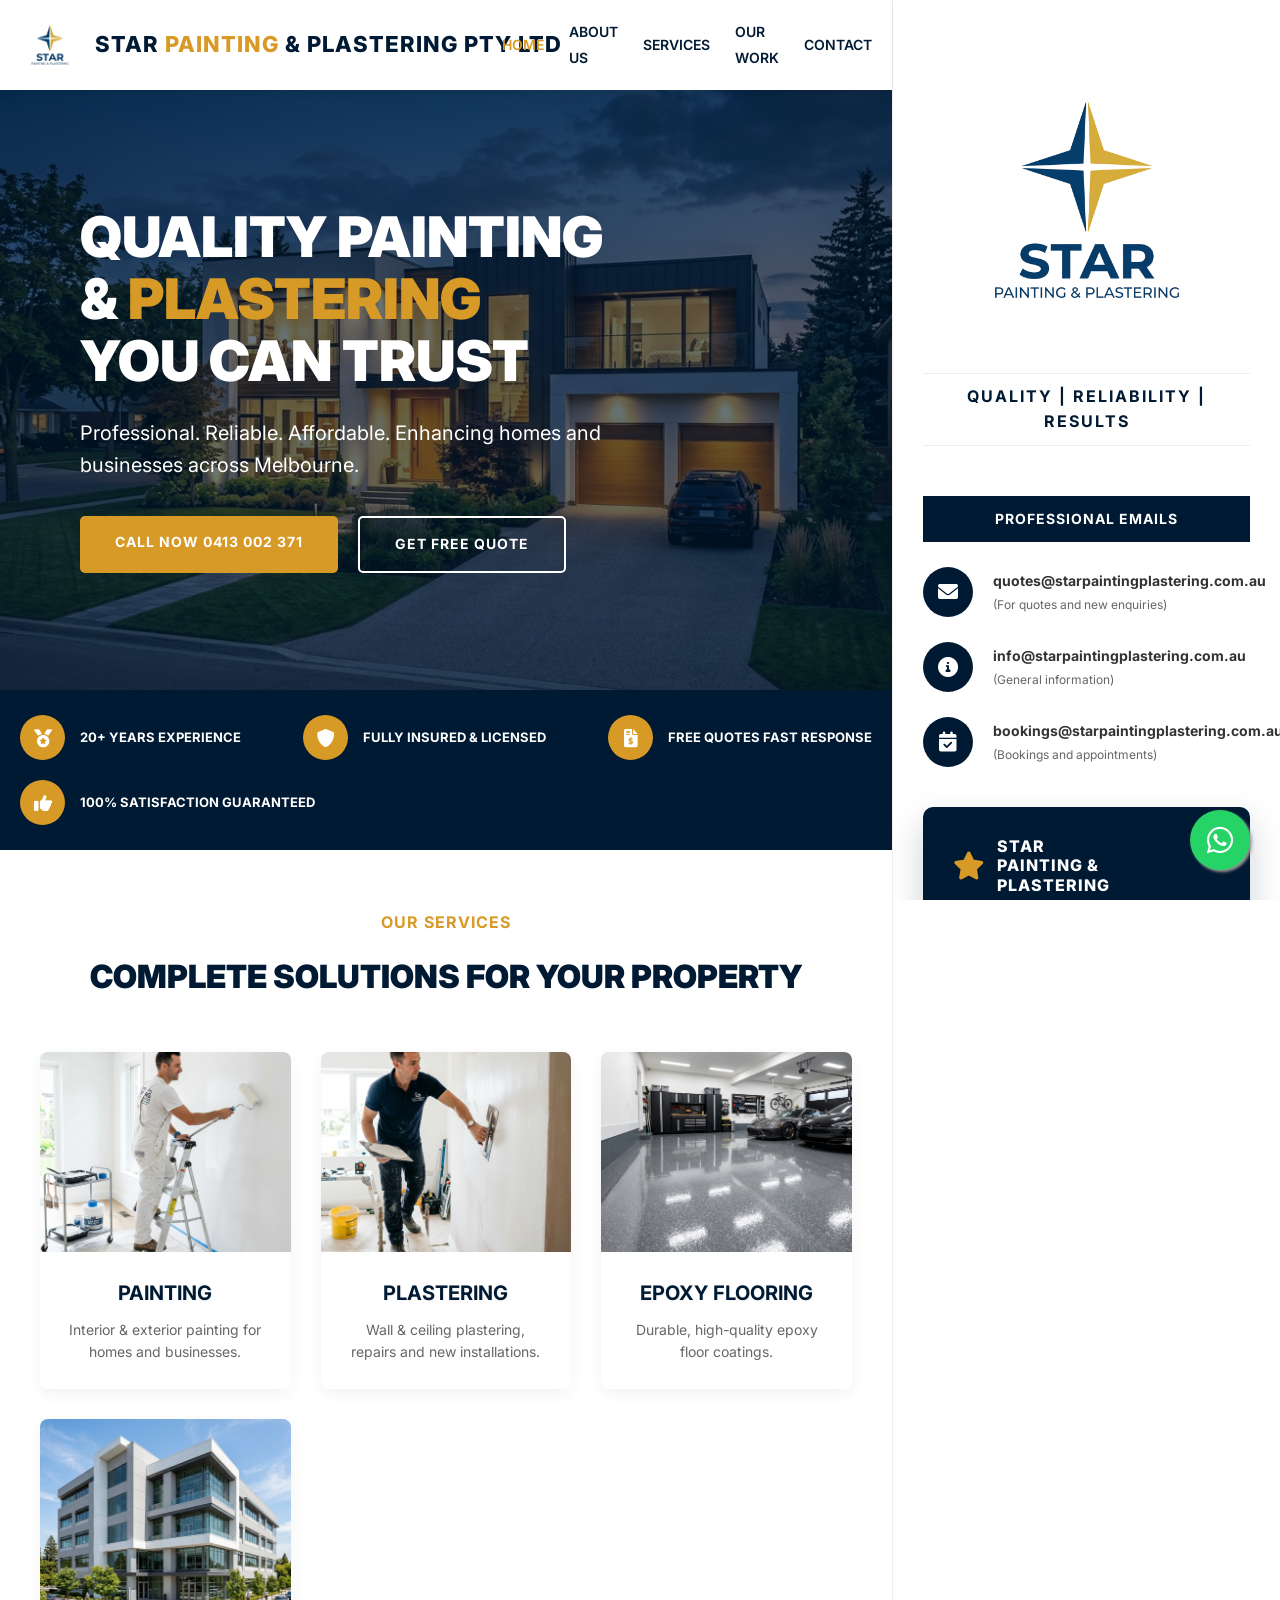
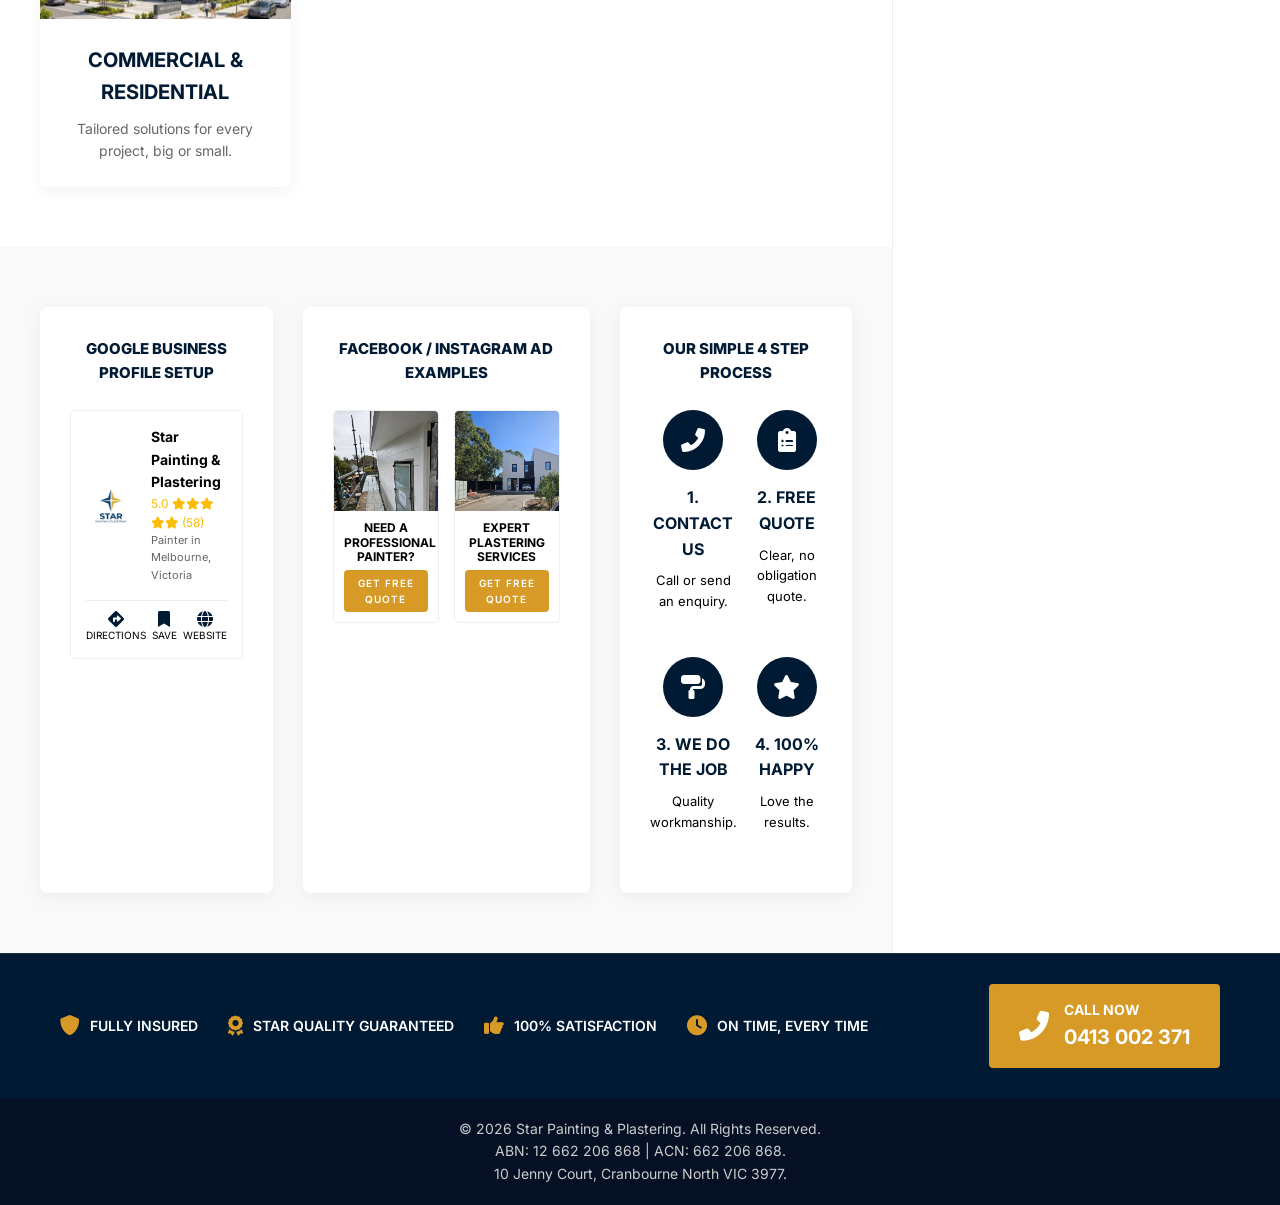
==== commit 0826fc3d: "Finalizing Home Page design refinements: matching mockup colors, reordering nav links, and standardi" ====
--- a/paint/index.html
+++ b/paint/index.html
@@ -36,11 +36,11 @@
                                 <div class="close-sidebar"><i class="fas fa-times"></i></div>
                             </div>
                             <ul class="nav-links">
-                                <li><a href="index.html" class="active">Home</a></li>
-                                <li><a href="services.html">Services</a></li>
-                                <li><a href="our-work.html">Our Work</a></li>
-                                <li><a href="contact.html">Contact</a></li>
-                                <li><a href="about.html">About Us</a></li>
+                                <li><a href="index.html" class="active">HOME</a></li>
+                                <li><a href="about.html">ABOUT US</a></li>
+                                <li><a href="services.html">SERVICES</a></li>
+                                <li><a href="our-work.html">OUR WORK</a></li>
+                                <li><a href="contact.html">CONTACT</a></li>
                             </ul>
                         </div>
                     </nav>
@@ -51,11 +51,11 @@
             <!-- Hero Section -->
             <section class="hero-new">
                 <div class="hero-new-content animate-on-scroll">
-                    <h1>QUALITY PAINTING <br>& PLASTERING <br><span>YOU CAN TRUST</span></h1>
+                    <h1>QUALITY PAINTING <br>& <span>PLASTERING</span> <br>YOU CAN TRUST</h1>
                     <p>Professional. Reliable. Affordable. Enhancing homes and businesses across Melbourne.</p>
                     <div class="hero-buttons">
-                        <a href="tel:0413002371" class="btn"><i class="fas fa-phone-alt"></i> CALL NOW 0413 002 371</a>
-                        <a href="contact.html" class="btn btn-outline">GET FREE QUOTE</a>
+                        <a href="tel:0413002371" class="btn btn-gold">CALL NOW 0413 002 371</a>
+                        <a href="contact.html" class="btn btn-outline-white">GET FREE QUOTE</a>
                     </div>
                 </div>
             </section>
@@ -83,10 +83,10 @@
             </div>
 
             <!-- Services Section -->
-            <section class="services-section" style="padding: 50px 20px;">
+            <section class="services-section" style="padding: 60px 20px;">
                 <div class="container">
-                    <p style="color: var(--secondary-color); font-weight: 700; margin-bottom: 10px;">OUR SERVICES</p>
-                    <h2 class="section-heading" style="margin-bottom: 40px; font-size: 28px;">COMPLETE SOLUTIONS FOR YOUR PROPERTY</h2>
+                    <p style="color: var(--mockup-gold); font-weight: 700; margin-bottom: 15px; letter-spacing: 1px;">OUR SERVICES</p>
+                    <h2 class="section-heading" style="margin-bottom: 50px; font-size: 32px; color: var(--mockup-navy); font-weight: 900;">COMPLETE SOLUTIONS FOR YOUR PROPERTY</h2>
                     <div class="services-grid">
                         <div class="service-card">
                             <div class="service-img"><img src="images/painting.png" alt="Painting"></div>
@@ -125,41 +125,42 @@
                 <!-- Google Profile -->
                 <div class="grid-card">
                     <h3>GOOGLE BUSINESS PROFILE SETUP</h3>
-                    <div class="google-profile">
-                        <div class="google-header">
-                            <img src="images/logo.png" alt="Star Painting">
+                    <div class="google-profile" style="border: 1px solid #eee; padding: 15px; border-radius: 5px;">
+                        <div class="google-header" style="display: flex; align-items: center; gap: 15px; margin-bottom: 15px;">
+                            <img src="images/logo.png" alt="Star Painting" style="width: 50px;">
                             <div class="info">
-                                <h4>Star Painting & Plastering</h4>
-                                <div class="stars">
-                                    <i class="fas fa-star"></i>
-                                    <i class="fas fa-star"></i>
-                                    <i class="fas fa-star"></i>
-                                    <i class="fas fa-star"></i>
-                                    <i class="fas fa-star"></i>
-                                    <span>(58)</span>
+                                <h4 style="font-size: 14px; margin: 0;">Star Painting & Plastering</h4>
+                                <div class="stars" style="color: #fbbc05; font-size: 12px;">
+                                    5.0 <i class="fas fa-star"></i><i class="fas fa-star"></i><i class="fas fa-star"></i><i class="fas fa-star"></i><i class="fas fa-star"></i> <span>(58)</span>
                                 </div>
-                                <p style="font-size: 11px; color: #666;">Painter in Melbourne, Victoria</p>
-                            </div>
-                        </div>
-                        <p style="font-size: 11px; line-height: 1.4;">Expert painting and plastering services in Melbourne and surrounding areas.</p>
+                                <p style="font-size: 11px; color: #666; margin: 0;">Painter in Melbourne, Victoria</p>
+                            </div>
+                        </div>
+                        <div class="google-actions" style="display: flex; justify-content: space-between; border-top: 1px solid #eee; padding-top: 10px;">
+                            <div style="text-align: center; font-size: 10px;"><i class="fas fa-directions" style="display: block; font-size: 16px; color: var(--mockup-navy);"></i> DIRECTIONS</div>
+                            <div style="text-align: center; font-size: 10px;"><i class="fas fa-bookmark" style="display: block; font-size: 16px; color: var(--mockup-navy);"></i> SAVE</div>
+                            <div style="text-align: center; font-size: 10px;"><i class="fas fa-globe" style="display: block; font-size: 16px; color: var(--mockup-navy);"></i> WEBSITE</div>
+                        </div>
                     </div>
                 </div>
 
                 <!-- Ad Examples -->
                 <div class="grid-card">
                     <h3>FACEBOOK / INSTAGRAM AD EXAMPLES</h3>
-                    <div class="ad-example">
-                        <div class="ad-img" style="background-image: url('images/img15.jpeg');"></div>
-                        <div class="ad-body">
-                            <h4>NEED A PROFESSIONAL PAINTER?</h4>
-                            <p style="font-size: 10px;">QUALITY WORK. FAIR PRICES. GREAT RESULTS.</p>
-                        </div>
-                    </div>
-                    <div class="ad-example">
-                        <div class="ad-img" style="background-image: url('images/img24.jpeg');"></div>
-                        <div class="ad-body">
-                            <h4>EXPERT PLASTERING SERVICES</h4>
-                            <p style="font-size: 10px;">SMOOTH FINISH. STRONG RESULTS.</p>
+                    <div class="ad-example-row" style="display: flex; gap: 15px;">
+                        <div class="ad-item" style="flex: 1; border: 1px solid #eee; border-radius: 5px; overflow: hidden;">
+                            <div style="height: 100px; background-image: url('images/img15.jpeg'); background-size: cover;"></div>
+                            <div style="padding: 10px; text-align: center;">
+                                <h4 style="font-size: 12px; margin-bottom: 5px; line-height: 1.2;">NEED A PROFESSIONAL PAINTER?</h4>
+                                <a href="contact.html" class="btn" style="padding: 5px 10px; font-size: 10px; background: var(--mockup-gold); color: #fff;">GET FREE QUOTE</a>
+                            </div>
+                        </div>
+                        <div class="ad-item" style="flex: 1; border: 1px solid #eee; border-radius: 5px; overflow: hidden;">
+                            <div style="height: 100px; background-image: url('images/img24.jpeg'); background-size: cover;"></div>
+                            <div style="padding: 10px; text-align: center;">
+                                <h4 style="font-size: 12px; margin-bottom: 5px; line-height: 1.2;">EXPERT PLASTERING SERVICES</h4>
+                                <a href="contact.html" class="btn" style="padding: 5px 10px; font-size: 10px; background: var(--mockup-gold); color: #fff;">GET FREE QUOTE</a>
+                            </div>
                         </div>
                     </div>
                 </div>
@@ -167,32 +168,34 @@
                 <!-- Simple Process -->
                 <div class="grid-card">
                     <h3>OUR SIMPLE 4 STEP PROCESS</h3>
-                    <div class="step-item">
-                        <div class="step-number">1</div>
-                        <div class="step-info">
-                            <h5>1. CONTACT US</h5>
-                            <p>Call or send an enquiry for a free quote.</p>
-                        </div>
-                    </div>
-                    <div class="step-item">
-                        <div class="step-number">2</div>
-                        <div class="step-info">
-                            <h5>2. FREE QUOTE</h5>
-                            <p>We inspect and provide a clear, no obligation quote.</p>
-                        </div>
-                    </div>
-                    <div class="step-item">
-                        <div class="step-number">3</div>
-                        <div class="step-info">
-                            <h5>3. WE GET THE JOB DONE</h5>
-                            <p>Our experienced team delivers quality workmanship.</p>
-                        </div>
-                    </div>
-                    <div class="step-item">
-                        <div class="step-number">4</div>
-                        <div class="step-info">
-                            <h5>4. YOU'RE 100% HAPPY</h5>
-                            <p>We make sure you love the results before we finish.</p>
+                    <div class="process-steps-list" style="display: grid; grid-template-columns: 1fr 1fr; gap: 15px;">
+                        <div class="step-item">
+                            <div class="icon-circle"><i class="fas fa-phone-alt"></i></div>
+                            <div class="step-info">
+                                <h5>1. CONTACT US</h5>
+                                <p>Call or send an enquiry.</p>
+                            </div>
+                        </div>
+                        <div class="step-item">
+                            <div class="icon-circle"><i class="fas fa-clipboard-list"></i></div>
+                            <div class="step-info">
+                                <h5>2. FREE QUOTE</h5>
+                                <p>Clear, no obligation quote.</p>
+                            </div>
+                        </div>
+                        <div class="step-item">
+                            <div class="icon-circle"><i class="fas fa-paint-roller"></i></div>
+                            <div class="step-info">
+                                <h5>3. WE DO THE JOB</h5>
+                                <p>Quality workmanship.</p>
+                            </div>
+                        </div>
+                        <div class="step-item">
+                            <div class="icon-circle"><i class="fas fa-star"></i></div>
+                            <div class="step-info">
+                                <h5>4. 100% HAPPY</h5>
+                                <p>Love the results.</p>
+                            </div>
                         </div>
                     </div>
                 </div>
@@ -222,7 +225,7 @@
                 </div>
             </div>
             <div class="sidebar-email-item">
-                <div class="icon"><i class="fas fa-book"></i></div>
+                <div class="icon"><i class="fas fa-calendar-check"></i></div>
                 <div class="info">
                     <h5>bookings@starpaintingplastering.com.au</h5>
                     <p>(Bookings and appointments)</p>
@@ -232,14 +235,14 @@
             <div class="brand-business-card">
                 <div class="card-logo">
                     <i class="fas fa-star"></i>
-                    <h4>STAR PAINTING & PLASTERING</h4>
+                    <h4 style="font-weight: 800;">STAR <br>PAINTING & <br>PLASTERING</h4>
                 </div>
                 <div class="user-info">
-                    <h3>Your Name</h3>
-                    <p>Director</p>
+                    <h3 style="font-weight: 800;">Your Name</h3>
+                    <p style="color: var(--mockup-gold); font-weight: 700; letter-spacing: 1px;">Director</p>
                 </div>
                 <div class="card-contact-info">
-                    <div class="card-contact-item"><i class="fas fa-phone-alt"></i> 0413 123 456</div>
+                    <div class="card-contact-item"><i class="fas fa-phone-alt"></i> 0413 002 371</div>
                     <div class="card-contact-item"><i class="fas fa-envelope"></i> quotes@starpaintingplastering.com.au</div>
                     <div class="card-contact-item"><i class="fas fa-globe"></i> www.starpaintingplastering.com.au</div>
                     <div class="card-contact-item"><i class="fas fa-map-marker-alt"></i> Melbourne, Victoria 3000</div>
--- a/paint/css/style.css
+++ b/paint/css/style.css
@@ -1,12 +1,11 @@
 :root {
-    --primary-color: #0b1c3e;
-    /* Dark Blue */
+    --primary-color: #001a33;
     --secondary-color: #d89a26;
-    /* Gold */
-    --text-color: #333;
-    --light-bg: #f9f9f9;
     --white: #ffffff;
-    --transition: all 0.3s ease;
+    --black: #111111;
+    --grey: #f5f5f5;
+    --dark-grey: #333333;
+    --transition: all 0.3s cubic-bezier(0.4, 0, 0.2, 1);
 }
 
 * {
@@ -151,30 +150,26 @@
 
 .logo a {
     display: flex;
-    flex-direction: column;
-    align-items: center;
-    gap: 5px;
+    align-items: center;
+    gap: 15px;
 }
 
 .logo img {
-    height: 75px; /* Slightly adjusted for balance */
+    height: 60px;
     transition: var(--transition);
-    animation: logoPulse 3s infinite ease-in-out;
 }
 
 .logo-text {
-    font-size: 18px; /* Slightly smaller since it's now below the logo */
-    font-weight: 700;
+    font-size: 22px;
+    font-weight: 800;
     color: var(--primary-color);
     text-transform: uppercase;
     letter-spacing: 1px;
-    text-shadow: 2px 2px 4px rgba(0, 0, 0, 0.1);
-    animation: textSlideIn 1.2s ease-out, shimmer 3s infinite linear;
     white-space: nowrap;
-    background: linear-gradient(to right, var(--primary-color) 0%, var(--secondary-color) 50%, var(--primary-color) 100%);
-    background-size: 200% auto;
-    -webkit-background-clip: text;
-    -webkit-text-fill-color: transparent;
+}
+
+.logo-text span {
+    color: var(--secondary-color);
 }
 
 @keyframes shimmer {
@@ -307,12 +302,13 @@
 .stats-bar {
     background-color: var(--primary-color);
     color: var(--white);
-    padding: 30px 0;
+    padding: 25px 0;
 }
 
 .stats-bar .container {
     display: flex;
     justify-content: space-between;
+    align-items: center;
     flex-wrap: wrap;
     gap: 20px;
 }
@@ -324,13 +320,21 @@
 }
 
 .stat-item i {
-    font-size: 30px;
-    color: var(--secondary-color);
+    width: 45px;
+    height: 45px;
+    background: var(--secondary-color);
+    color: var(--white);
+    border-radius: 50%;
+    display: flex;
+    align-items: center;
+    justify-content: center;
+    font-size: 18px;
 }
 
 .stat-item p {
-    font-weight: 600;
-    font-size: 14px;
+    font-size: 13px;
+    font-weight: 700;
+    line-height: 1.2;
     text-transform: uppercase;
 }
 
@@ -1046,21 +1050,20 @@
 /* Home Page Redesign - Two Column Layout */
 .home-wrapper {
     display: flex;
-    max-width: 1440px;
+    max-width: 1600px;
     margin: 0 auto;
-    background: #f8f9fa;
+    background: #fff;
 }
 
 .home-left {
     flex: 1;
     background: #fff;
-    box-shadow: 5px 0 15px rgba(0,0,0,0.05);
-    z-index: 2;
+    border-right: 1px solid #eee;
 }
 
 .home-right {
-    width: 380px;
-    padding: 40px 25px;
+    width: 420px;
+    padding: 50px 30px;
     background: #fff;
     position: sticky;
     top: 0;
@@ -1068,126 +1071,128 @@
     overflow-y: auto;
 }
 
+/* Mockup Colors */
+:root {
+    --mockup-navy: #001a33;
+    --mockup-gold: #d89a26;
+}
+
 /* Sidebar Branding Components */
 .brand-sidebar-logo {
     text-align: center;
-    margin-bottom: 40px;
+    margin-bottom: 50px;
 }
 
 .brand-sidebar-logo img {
-    max-width: 250px;
+    max-width: 300px;
     height: auto;
 }
 
 .brand-sidebar-logo p {
-    font-size: 14px;
-    font-weight: 600;
+    font-size: 16px;
+    font-weight: 700;
     letter-spacing: 2px;
-    color: var(--primary-color);
-    margin-top: 10px;
+    color: var(--mockup-navy);
+    margin-top: 15px;
     text-transform: uppercase;
+    border-top: 1px solid #eee;
+    border-bottom: 1px solid #eee;
+    padding: 10px 0;
 }
 
 .sidebar-section-title {
-    background: var(--primary-color);
+    background: var(--mockup-navy);
     color: #fff;
     text-align: center;
-    padding: 10px;
+    padding: 12px;
     font-size: 14px;
+    font-weight: 700;
     text-transform: uppercase;
     letter-spacing: 1px;
-    margin-bottom: 20px;
+    margin-bottom: 25px;
 }
 
 .sidebar-email-item {
     display: flex;
     align-items: center;
-    gap: 15px;
-    margin-bottom: 20px;
+    gap: 20px;
+    margin-bottom: 25px;
 }
 
 .sidebar-email-item .icon {
-    width: 45px;
-    height: 45px;
-    background: var(--primary-color);
+    width: 50px;
+    height: 50px;
+    background: var(--mockup-navy);
     color: #fff;
     border-radius: 50%;
     display: flex;
     align-items: center;
     justify-content: center;
-    font-size: 18px;
+    font-size: 20px;
     flex-shrink: 0;
 }
 
 .sidebar-email-item .info h5 {
-    font-size: 13px;
+    font-size: 14px;
     color: #333;
-    margin-bottom: 2px;
+    margin-bottom: 3px;
+    font-weight: 700;
 }
 
 .sidebar-email-item .info p {
-    font-size: 11px;
-    color: #777;
+    font-size: 12px;
+    color: #666;
 }
 
 .brand-business-card {
-    background: #001a33;
-    border-radius: 15px;
+    background: var(--mockup-navy);
+    border-radius: 10px;
     padding: 30px;
     color: #fff;
     position: relative;
     overflow: hidden;
-    margin-top: 30px;
-    box-shadow: 0 10px 30px rgba(0,26,51,0.2);
-}
-
-.brand-business-card::before {
-    content: ';
-    position: absolute;
-    top: -50px;
-    right: -50px;
-    width: 150px;
-    height: 150px;
-    background: rgba(255,255,255,0.05);
-    border-radius: 50%;
+    margin-top: 40px;
+    box-shadow: 0 15px 35px rgba(0,26,51,0.2);
+    min-height: 220px;
 }
 
 .brand-business-card .card-logo {
     display: flex;
     align-items: center;
+    gap: 12px;
+    margin-bottom: 25px;
+}
+
+.brand-business-card .card-logo i {
+    font-size: 28px;
+    color: var(--mockup-gold);
+}
+
+.brand-business-card .card-logo h4 {
+    font-size: 16px;
+    letter-spacing: 1px;
+    line-height: 1.2;
+}
+
+.brand-business-card .user-info {
+    margin-bottom: 25px;
+}
+
+.brand-business-card .user-info h3 {
+    font-size: 22px;
+    margin-bottom: 5px;
+}
+
+.brand-business-card .user-info p {
+    font-size: 13px;
+    color: #fff;
+    opacity: 0.8;
+}
+
+.card-contact-info {
+    display: flex;
+    flex-direction: column;
     gap: 10px;
-    margin-bottom: 25px;
-}
-
-.brand-business-card .card-logo i {
-    font-size: 24px;
-    color: var(--secondary-color);
-}
-
-.brand-business-card .card-logo h4 {
-    font-size: 18px;
-    letter-spacing: 1px;
-}
-
-.brand-business-card .user-info {
-    margin-bottom: 20px;
-}
-
-.brand-business-card .user-info h3 {
-    font-size: 20px;
-    margin-bottom: 2px;
-}
-
-.brand-business-card .user-info p {
-    font-size: 12px;
-    color: var(--secondary-color);
-    text-transform: uppercase;
-}
-
-.card-contact-info {
-    display: flex;
-    flex-direction: column;
-    gap: 12px;
 }
 
 .card-contact-item {
@@ -1198,163 +1203,140 @@
 }
 
 .card-contact-item i {
-    color: var(--secondary-color);
+    color: var(--mockup-gold);
     width: 15px;
 }
 
 .card-services-list {
     position: absolute;
-    right: 20px;
+    right: 30px;
     bottom: 30px;
     list-style: none;
+    font-size: 10px;
+    text-align: right;
+}
+
+.card-services-list li {
+    display: flex;
+    align-items: center;
+    justify-content: flex-end;
+    gap: 8px;
+    margin-bottom: 5px;
+}
+
+.card-services-list li i {
+    color: var(--mockup-gold);
     font-size: 9px;
-    text-align: right;
-    color: rgba(255,255,255,0.7);
-}
-
-.card-services-list li {
-    display: flex;
-    align-items: center;
-    justify-content: flex-end;
-    gap: 5px;
-    margin-bottom: 3px;
-}
-
-.card-services-list li i {
-    color: var(--secondary-color);
-    font-size: 7px;
 }
 
 /* Home Left Column Styles */
 .hero-new {
-    height: 500px;
-    background: linear-gradient(rgba(0,0,0,0.5), rgba(0,0,0,0.5)), url("../images/house_hero.png");
+    height: 600px;
+    background: linear-gradient(rgba(0,26,51,0.6), rgba(0,26,51,0.6)), url('../images/house_hero.png');
     background-size: cover;
     background-position: center;
     display: flex;
     align-items: center;
     color: #fff;
-    padding: 0 50px;
+    padding: 0 80px;
 }
 
 .hero-new-content h1 {
-    font-size: 42px;
+    font-size: 56px;
+    font-weight: 900;
     line-height: 1.1;
-    margin-bottom: 20px;
+    margin-bottom: 25px;
 }
 
 .hero-new-content h1 span {
-    color: var(--secondary-color);
+    color: var(--mockup-gold);
+}
+
+.hero-new-content p {
+    font-size: 20px;
+    margin-bottom: 35px;
+    max-width: 600px;
+}
+
+.hero-buttons {
+    display: flex;
+    gap: 20px;
+}
+
+.hero-buttons .btn {
+    padding: 15px 35px;
+    border-radius: 5px;
+    font-weight: 700;
+}
+
+.hero-buttons .btn-gold {
+    background: var(--mockup-gold);
+    color: #fff;
+}
+
+.hero-buttons .btn-outline-white {
+    background: transparent;
+    border: 2px solid #fff;
+    color: #fff;
 }
 
 .bottom-grid {
     display: grid;
-    grid-template-columns: 1fr 1fr 1fr;
-    gap: 20px;
-    padding: 40px 25px;
-    background: #fdfdfd;
+    grid-template-columns: repeat(3, 1fr);
+    gap: 30px;
+    padding: 60px 40px;
+    background: #f9f9f9;
 }
 
 .grid-card {
     background: #fff;
-    padding: 20px;
-    border-radius: 10px;
-    box-shadow: 0 5px 15px rgba(0,0,0,0.05);
+    padding: 30px;
+    border-radius: 8px;
+    box-shadow: 0 4px 20px rgba(0,0,0,0.05);
 }
 
 .grid-card h3 {
-    font-size: 14px;
-    margin-bottom: 15px;
+    font-size: 15px;
+    margin-bottom: 25px;
     text-align: center;
-    color: #333;
+    color: var(--mockup-navy);
+    font-weight: 800;
     text-transform: uppercase;
 }
 
-/* Google Business Profile Mockup */
-.google-profile {
-    border: 1px solid #eee;
-    border-radius: 8px;
-    padding: 15px;
-}
-
-.google-header {
-    display: flex;
-    align-items: center;
-    gap: 10px;
-    margin-bottom: 10px;
-}
-
-.google-header img {
-    width: 40px;
-    height: 40px;
-    border-radius: 50%;
-}
-
-.google-header .info h4 {
-    font-size: 13px;
-    margin: 0;
-}
-
-.google-header .info .stars {
-    color: #fbbc05;
-    font-size: 10px;
-}
-
-/* Ad Examples */
-.ad-example {
-    background: #eee;
-    border-radius: 8px;
-    overflow: hidden;
-    margin-bottom: 10px;
-}
-
-.ad-img {
-    height: 120px;
-    background-size: cover;
-    background-position: center;
-}
-
-.ad-body {
-    padding: 10px;
-}
-
-.ad-body h4 {
-    font-size: 14px;
-    margin-bottom: 5px;
-}
-
-/* Step Process */
-.step-item {
-    display: flex;
-    align-items: center;
-    gap: 15px;
-    margin-bottom: 15px;
-}
-
-.step-number {
-    width: 35px;
-    height: 35px;
-    background: var(--primary-color);
+/* 4 Step Process Icons */
+.step-item .icon-circle {
+    width: 60px;
+    height: 60px;
+    background: var(--mockup-navy);
     color: #fff;
     border-radius: 50%;
     display: flex;
     align-items: center;
     justify-content: center;
-    font-weight: 700;
-    flex-shrink: 0;
+    font-size: 24px;
+    margin-bottom: 15px;
+}
+
+.step-item {
+    display: flex;
+    flex-direction: column;
+    align-items: center;
+    text-align: center;
+    margin-bottom: 30px;
 }
 
 .step-info h5 {
-    font-size: 12px;
-    margin-bottom: 2px;
+    font-size: 16px;
+    margin-bottom: 8px;
+    color: var(--mockup-navy);
 }
 
 .step-info p {
-    font-size: 10px;
-    color: #777;
-}
-
-@media (max-width: 1024px) {
+    font-size: 13px;
+}
+
+@media (max-width: 1200px) {
     .home-wrapper {
         flex-direction: column;
     }
@@ -1362,10 +1344,7 @@
         width: 100%;
         height: auto;
         position: static;
-        order: 2;
-    }
-    .home-left {
-        order: 1;
+        padding: 40px 20px;
     }
     .bottom-grid {
         grid-template-columns: 1fr;
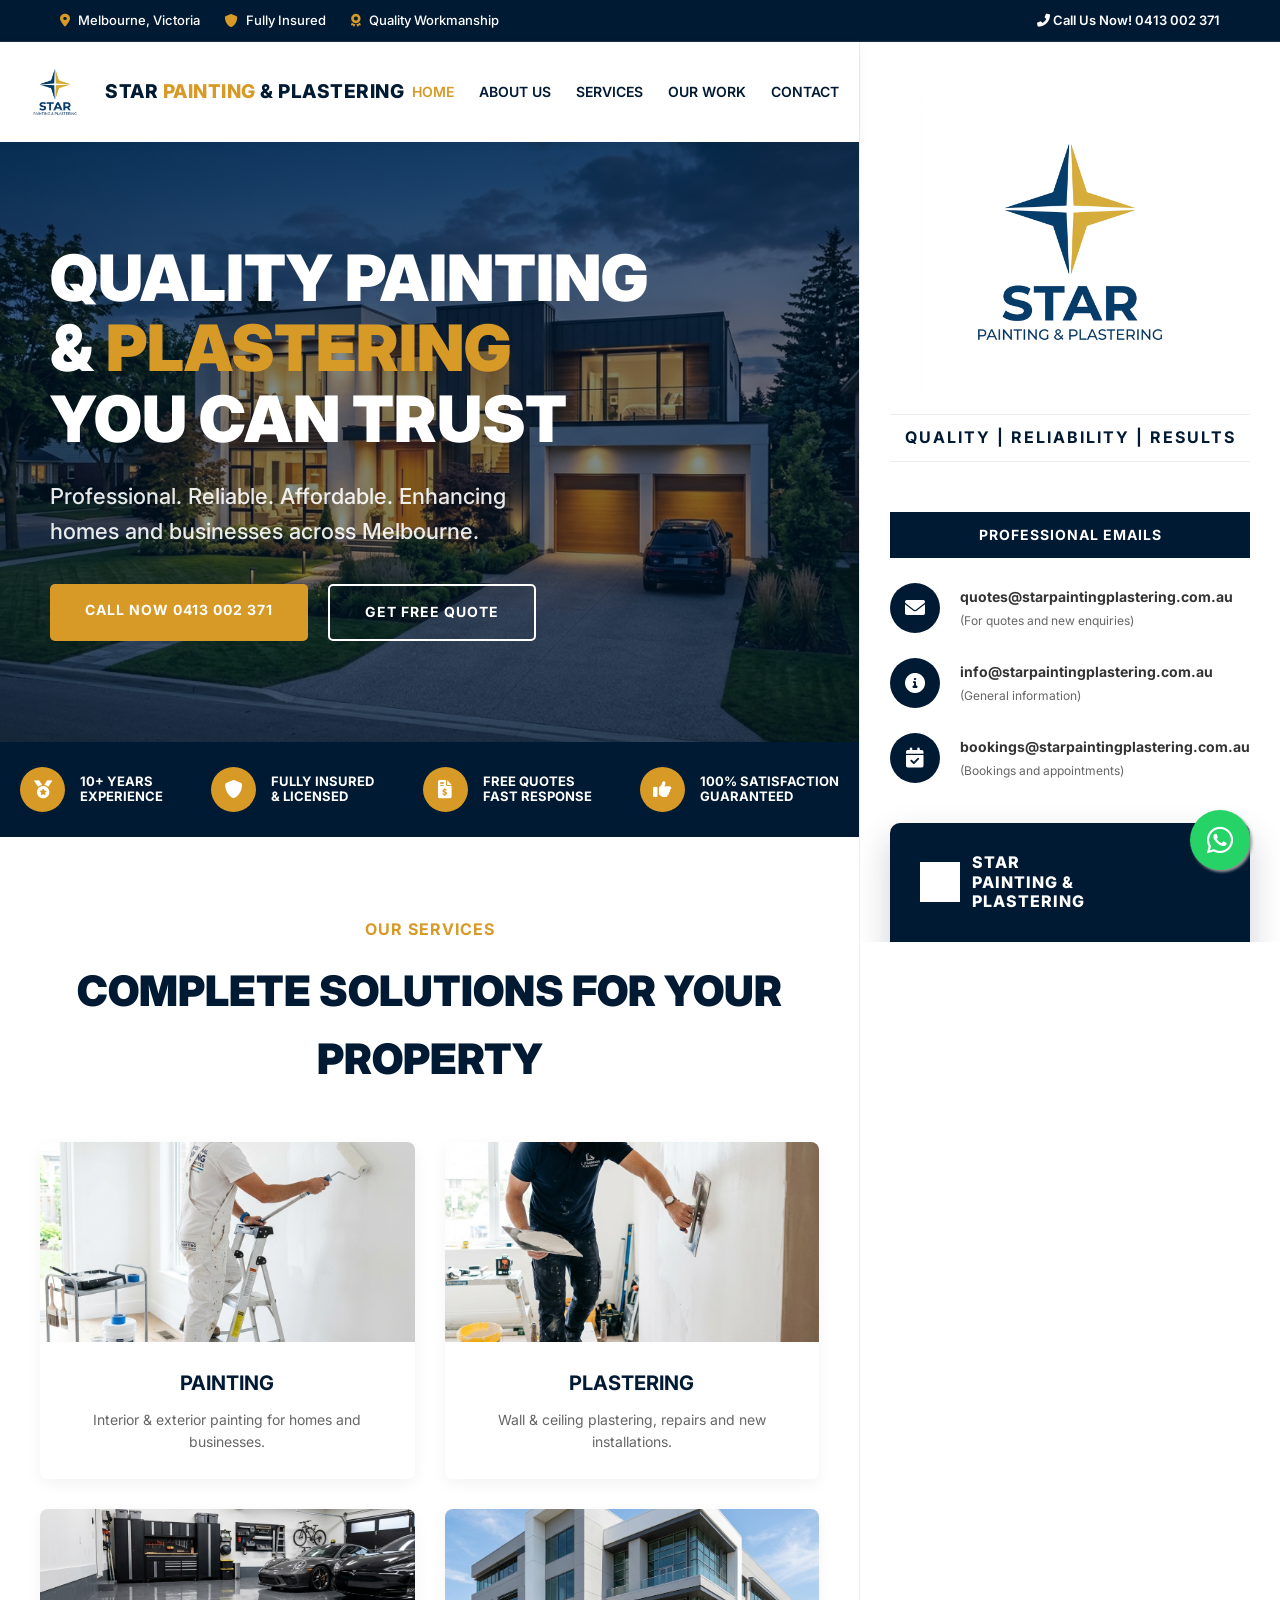
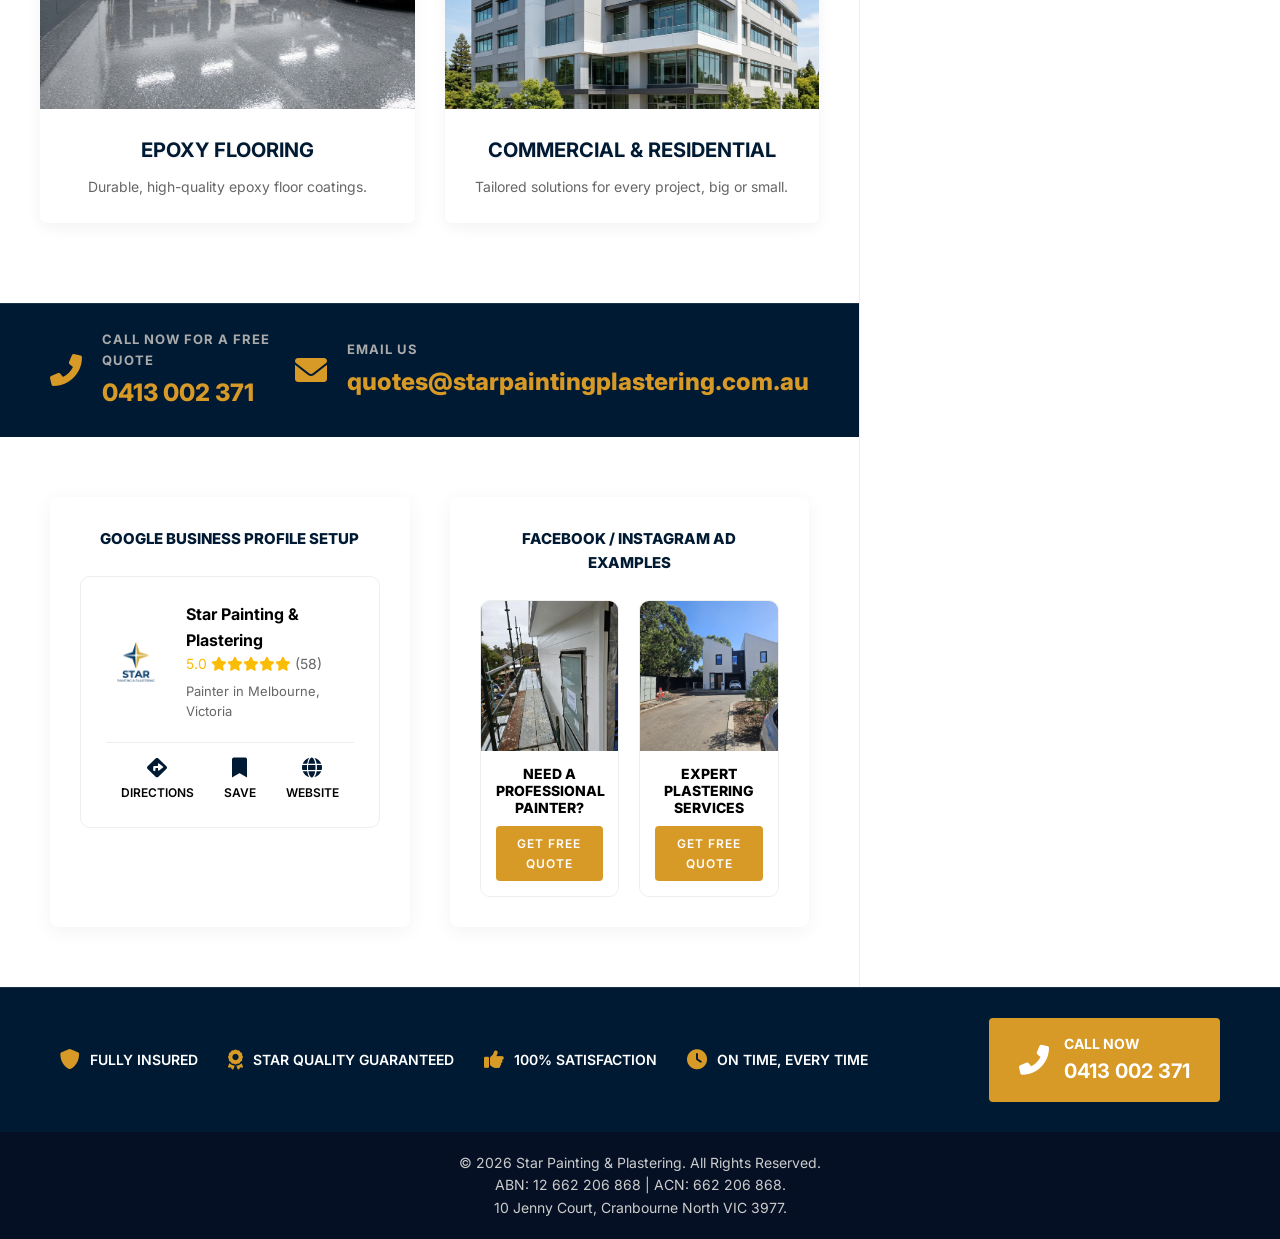
==== commit 256e4ee4: "Finalize website redesign with premium mockup styling, horizontal logo, and mobile sidebar navigatio" ====
--- a/paint/index.html
+++ b/paint/index.html
@@ -13,20 +13,30 @@
 <body>
 
 
+    <div class="top-bar">
+        <div class="container">
+            <div class="top-bar-info">
+                <div class="top-bar-item"><i class="fas fa-map-marker-alt"></i> Melbourne, Victoria</div>
+                <div class="top-bar-item"><i class="fas fa-shield-alt"></i> Fully Insured</div>
+                <div class="top-bar-item"><i class="fas fa-award"></i> Quality Workmanship</div>
+            </div>
+            <div class="top-bar-right">
+                <i class="fas fa-phone-alt"></i> Call Us Now! <a href="tel:0413002371">0413 002 371</a>
+            </div>
+        </div>
+    </div>
+
     <div class="home-wrapper">
         <!-- Main Content (Left Column) -->
         <main class="home-left">
-            <!-- Header (Included inside left column to match layout) -->
+            <!-- Header -->
             <header>
                 <div class="container">
                     <div class="logo">
                         <a href="index.html">
-                            <img src="images/logo.png" alt="Star Painting & Plastering Logo">
-                            <span class="logo-text">Star <span>Painting</span> & Plastering Pty Ltd</span>
+                            <img src="images/logo.png" alt="Star Logo">
+                            <span class="logo-text">Star <span>Painting</span> & Plastering</span>
                         </a>
-                    </div>
-                    <div class="menu-toggle">
-                        <i class="fas fa-bars"></i>
                     </div>
                     <nav id="main-nav">
                         <div class="nav-content">
@@ -44,7 +54,10 @@
                             </ul>
                         </div>
                     </nav>
-                    <a href="contact.html" class="btn header-btn">Get Free Quote</a>
+
+                    <div class="menu-toggle">
+                        <i class="fas fa-bars"></i>
+                    </div>
                 </div>
             </header>
 
@@ -65,28 +78,28 @@
                 <div class="container">
                     <div class="stat-item">
                         <i class="fas fa-medal"></i>
-                        <p>20+ YEARS EXPERIENCE</p>
+                        <p>10+ YEARS <br>EXPERIENCE</p>
                     </div>
                     <div class="stat-item">
                         <i class="fas fa-shield-alt"></i>
-                        <p>FULLY INSURED & LICENSED</p>
+                        <p>FULLY INSURED <br>& LICENSED</p>
                     </div>
                     <div class="stat-item">
                         <i class="fas fa-file-invoice-dollar"></i>
-                        <p>FREE QUOTES FAST RESPONSE</p>
+                        <p>FREE QUOTES <br>FAST RESPONSE</p>
                     </div>
                     <div class="stat-item">
                         <i class="fas fa-thumbs-up"></i>
-                        <p>100% SATISFACTION GUARANTEED</p>
+                        <p>100% SATISFACTION <br>GUARANTEED</p>
                     </div>
                 </div>
             </div>
 
             <!-- Services Section -->
-            <section class="services-section" style="padding: 60px 20px;">
+            <section class="services-section" style="padding: 80px 20px;">
                 <div class="container">
-                    <p style="color: var(--mockup-gold); font-weight: 700; margin-bottom: 15px; letter-spacing: 1px;">OUR SERVICES</p>
-                    <h2 class="section-heading" style="margin-bottom: 50px; font-size: 32px; color: var(--mockup-navy); font-weight: 900;">COMPLETE SOLUTIONS FOR YOUR PROPERTY</h2>
+                    <p style="color: var(--mockup-gold); font-weight: 700; margin-bottom: 15px; letter-spacing: 1px; text-transform: uppercase;">Our Services</p>
+                    <h2 class="section-heading" style="margin-bottom: 50px; font-size: 42px; color: var(--mockup-navy); font-weight: 900; text-transform: uppercase;">Complete Solutions For Your Property</h2>
                     <div class="services-grid">
                         <div class="service-card">
                             <div class="service-img"><img src="images/painting.png" alt="Painting"></div>
@@ -120,26 +133,44 @@
                 </div>
             </section>
 
+            <!-- Mockup Contact Bar -->
+            <div class="mockup-contact-bar">
+                <div class="contact-item">
+                    <i class="fas fa-phone-alt"></i>
+                    <div class="text">
+                        <h4>Call Now For A Free Quote</h4>
+                        <p>0413 002 371</p>
+                    </div>
+                </div>
+                <div class="contact-item">
+                    <i class="fas fa-envelope"></i>
+                    <div class="text">
+                        <h4>Email Us</h4>
+                        <p>quotes@starpaintingplastering.com.au</p>
+                    </div>
+                </div>
+            </div>
+
             <!-- Bottom Multi-Section Grid -->
             <div class="bottom-grid">
                 <!-- Google Profile -->
                 <div class="grid-card">
                     <h3>GOOGLE BUSINESS PROFILE SETUP</h3>
-                    <div class="google-profile" style="border: 1px solid #eee; padding: 15px; border-radius: 5px;">
-                        <div class="google-header" style="display: flex; align-items: center; gap: 15px; margin-bottom: 15px;">
-                            <img src="images/logo.png" alt="Star Painting" style="width: 50px;">
+                    <div class="google-profile" style="border: 1px solid #eee; padding: 25px; border-radius: 10px;">
+                        <div class="google-header" style="display: flex; align-items: center; gap: 20px; margin-bottom: 20px;">
+                            <img src="images/logo.png" alt="Star Painting" style="width: 60px;">
                             <div class="info">
-                                <h4 style="font-size: 14px; margin: 0;">Star Painting & Plastering</h4>
-                                <div class="stars" style="color: #fbbc05; font-size: 12px;">
-                                    5.0 <i class="fas fa-star"></i><i class="fas fa-star"></i><i class="fas fa-star"></i><i class="fas fa-star"></i><i class="fas fa-star"></i> <span>(58)</span>
+                                <h4 style="font-size: 16px; margin: 0; font-weight: 700;">Star Painting & Plastering</h4>
+                                <div class="stars" style="color: #fbbc05; font-size: 14px;">
+                                    5.0 <i class="fas fa-star"></i><i class="fas fa-star"></i><i class="fas fa-star"></i><i class="fas fa-star"></i><i class="fas fa-star"></i> <span style="color: #666;">(58)</span>
                                 </div>
-                                <p style="font-size: 11px; color: #666; margin: 0;">Painter in Melbourne, Victoria</p>
-                            </div>
-                        </div>
-                        <div class="google-actions" style="display: flex; justify-content: space-between; border-top: 1px solid #eee; padding-top: 10px;">
-                            <div style="text-align: center; font-size: 10px;"><i class="fas fa-directions" style="display: block; font-size: 16px; color: var(--mockup-navy);"></i> DIRECTIONS</div>
-                            <div style="text-align: center; font-size: 10px;"><i class="fas fa-bookmark" style="display: block; font-size: 16px; color: var(--mockup-navy);"></i> SAVE</div>
-                            <div style="text-align: center; font-size: 10px;"><i class="fas fa-globe" style="display: block; font-size: 16px; color: var(--mockup-navy);"></i> WEBSITE</div>
+                                <p style="font-size: 13px; color: #666; margin: 5px 0 0;">Painter in Melbourne, Victoria</p>
+                            </div>
+                        </div>
+                        <div class="google-actions" style="display: flex; justify-content: space-around; border-top: 1px solid #eee; padding-top: 15px;">
+                            <div style="text-align: center; font-size: 12px; font-weight: 600;"><i class="fas fa-directions" style="display: block; font-size: 20px; color: var(--mockup-navy); margin-bottom: 5px;"></i> DIRECTIONS</div>
+                            <div style="text-align: center; font-size: 12px; font-weight: 600;"><i class="fas fa-bookmark" style="display: block; font-size: 20px; color: var(--mockup-navy); margin-bottom: 5px;"></i> SAVE</div>
+                            <div style="text-align: center; font-size: 12px; font-weight: 600;"><i class="fas fa-globe" style="display: block; font-size: 20px; color: var(--mockup-navy); margin-bottom: 5px;"></i> WEBSITE</div>
                         </div>
                     </div>
                 </div>
@@ -147,54 +178,19 @@
                 <!-- Ad Examples -->
                 <div class="grid-card">
                     <h3>FACEBOOK / INSTAGRAM AD EXAMPLES</h3>
-                    <div class="ad-example-row" style="display: flex; gap: 15px;">
-                        <div class="ad-item" style="flex: 1; border: 1px solid #eee; border-radius: 5px; overflow: hidden;">
-                            <div style="height: 100px; background-image: url('images/img15.jpeg'); background-size: cover;"></div>
-                            <div style="padding: 10px; text-align: center;">
-                                <h4 style="font-size: 12px; margin-bottom: 5px; line-height: 1.2;">NEED A PROFESSIONAL PAINTER?</h4>
-                                <a href="contact.html" class="btn" style="padding: 5px 10px; font-size: 10px; background: var(--mockup-gold); color: #fff;">GET FREE QUOTE</a>
-                            </div>
-                        </div>
-                        <div class="ad-item" style="flex: 1; border: 1px solid #eee; border-radius: 5px; overflow: hidden;">
-                            <div style="height: 100px; background-image: url('images/img24.jpeg'); background-size: cover;"></div>
-                            <div style="padding: 10px; text-align: center;">
-                                <h4 style="font-size: 12px; margin-bottom: 5px; line-height: 1.2;">EXPERT PLASTERING SERVICES</h4>
-                                <a href="contact.html" class="btn" style="padding: 5px 10px; font-size: 10px; background: var(--mockup-gold); color: #fff;">GET FREE QUOTE</a>
-                            </div>
-                        </div>
-                    </div>
-                </div>
-
-                <!-- Simple Process -->
-                <div class="grid-card">
-                    <h3>OUR SIMPLE 4 STEP PROCESS</h3>
-                    <div class="process-steps-list" style="display: grid; grid-template-columns: 1fr 1fr; gap: 15px;">
-                        <div class="step-item">
-                            <div class="icon-circle"><i class="fas fa-phone-alt"></i></div>
-                            <div class="step-info">
-                                <h5>1. CONTACT US</h5>
-                                <p>Call or send an enquiry.</p>
-                            </div>
-                        </div>
-                        <div class="step-item">
-                            <div class="icon-circle"><i class="fas fa-clipboard-list"></i></div>
-                            <div class="step-info">
-                                <h5>2. FREE QUOTE</h5>
-                                <p>Clear, no obligation quote.</p>
-                            </div>
-                        </div>
-                        <div class="step-item">
-                            <div class="icon-circle"><i class="fas fa-paint-roller"></i></div>
-                            <div class="step-info">
-                                <h5>3. WE DO THE JOB</h5>
-                                <p>Quality workmanship.</p>
-                            </div>
-                        </div>
-                        <div class="step-item">
-                            <div class="icon-circle"><i class="fas fa-star"></i></div>
-                            <div class="step-info">
-                                <h5>4. 100% HAPPY</h5>
-                                <p>Love the results.</p>
+                    <div class="ad-example-row" style="display: flex; gap: 20px;">
+                        <div class="ad-item" style="flex: 1; border: 1px solid #eee; border-radius: 10px; overflow: hidden;">
+                            <div style="height: 150px; background-image: url('images/img15.jpeg'); background-size: cover; background-position: center;"></div>
+                            <div style="padding: 15px; text-align: center; background: #fff;">
+                                <h4 style="font-size: 14px; margin-bottom: 10px; line-height: 1.2; font-weight: 800;">NEED A PROFESSIONAL PAINTER?</h4>
+                                <a href="contact.html" class="btn" style="padding: 8px 15px; font-size: 12px; background: var(--mockup-gold); color: #fff; width: 100%;">GET FREE QUOTE</a>
+                            </div>
+                        </div>
+                        <div class="ad-item" style="flex: 1; border: 1px solid #eee; border-radius: 10px; overflow: hidden;">
+                            <div style="height: 150px; background-image: url('images/img24.jpeg'); background-size: cover; background-position: center;"></div>
+                            <div style="padding: 15px; text-align: center; background: #fff;">
+                                <h4 style="font-size: 14px; margin-bottom: 10px; line-height: 1.2; font-weight: 800;">EXPERT PLASTERING SERVICES</h4>
+                                <a href="contact.html" class="btn" style="padding: 8px 15px; font-size: 12px; background: var(--mockup-gold); color: #fff; width: 100%;">GET FREE QUOTE</a>
                             </div>
                         </div>
                     </div>
@@ -234,12 +230,12 @@
 
             <div class="brand-business-card">
                 <div class="card-logo">
-                    <i class="fas fa-star"></i>
+                    <img src="images/logo.png" alt="Logo" style="height: 40px; filter: brightness(0) invert(1);">
                     <h4 style="font-weight: 800;">STAR <br>PAINTING & <br>PLASTERING</h4>
                 </div>
                 <div class="user-info">
-                    <h3 style="font-weight: 800;">Your Name</h3>
-                    <p style="color: var(--mockup-gold); font-weight: 700; letter-spacing: 1px;">Director</p>
+                    <h3 style="font-weight: 800; margin-bottom: 0;">Your Name</h3>
+                    <p style="color: var(--mockup-gold); font-weight: 700; letter-spacing: 1px; text-transform: uppercase; font-size: 12px;">Director</p>
                 </div>
                 <div class="card-contact-info">
                     <div class="card-contact-item"><i class="fas fa-phone-alt"></i> 0413 002 371</div>
@@ -254,6 +250,39 @@
                     <li><i class="fas fa-check"></i> COMMERCIAL</li>
                     <li><i class="fas fa-check"></i> RESIDENTIAL</li>
                 </ul>
+            </div>
+
+            <!-- 4 Step Process Moved to Sidebar -->
+            <div class="sidebar-steps">
+                <div class="sidebar-section-title">OUR SIMPLE 4 STEP PROCESS</div>
+                <div class="step-item">
+                    <div class="icon-circle"><i class="fas fa-phone-alt"></i></div>
+                    <div class="step-info">
+                        <h5>1. CONTACT US</h5>
+                        <p>Call or send an enquiry for a free quote.</p>
+                    </div>
+                </div>
+                <div class="step-item">
+                    <div class="icon-circle"><i class="fas fa-clipboard-list"></i></div>
+                    <div class="step-info">
+                        <h5>2. FREE QUOTE</h5>
+                        <p>We inspect and provide a clear, no obligation quote.</p>
+                    </div>
+                </div>
+                <div class="step-item">
+                    <div class="icon-circle"><i class="fas fa-paint-roller"></i></div>
+                    <div class="step-info">
+                        <h5>3. WE GET THE JOB DONE</h5>
+                        <p>Our experienced team delivers quality workmanship.</p>
+                    </div>
+                </div>
+                <div class="step-item">
+                    <div class="icon-circle"><i class="fas fa-star"></i></div>
+                    <div class="step-info">
+                        <h5>4. YOU'RE 100% HAPPY</h5>
+                        <p>We make sure you love the results before we finish.</p>
+                    </div>
+                </div>
             </div>
         </aside>
     </div>
--- a/paint/css/style.css
+++ b/paint/css/style.css
@@ -5,6 +5,8 @@
     --black: #111111;
     --grey: #f5f5f5;
     --dark-grey: #333333;
+    --mockup-navy: #001a33;
+    --mockup-gold: #d89a26;
     --transition: all 0.3s cubic-bezier(0.4, 0, 0.2, 1);
 }
 
@@ -109,37 +111,51 @@
     color: var(--white);
     padding: 10px 0;
     font-size: 13px;
+    border-bottom: 1px solid rgba(255,255,255,0.1);
 }
 
 .top-bar .container {
     display: flex;
     justify-content: space-between;
     align-items: center;
-    flex-wrap: wrap;
-}
-
-.top-bar-left,
+}
+
+.top-bar-info {
+    display: flex;
+    gap: 25px;
+}
+
+.top-bar-item {
+    display: flex;
+    align-items: center;
+    gap: 8px;
+    font-weight: 500;
+}
+
+.top-bar-item i {
+    color: var(--secondary-color);
+}
+
 .top-bar-right {
-    display: flex;
-    gap: 20px;
-    align-items: center;
-}
-
-.top-bar i {
+    font-weight: 600;
+}
+
+.top-bar-right a {
+    color: var(--white);
+}
+
+.top-bar-right a:hover {
     color: var(--secondary-color);
-    margin-right: 5px;
-}
-
-.top-bar-right strong {
-    font-size: 15px;
 }
 
 /* Header */
 header {
     background-color: var(--white);
     padding: 15px 0;
-    box-shadow: 0 2px 10px rgba(0, 0, 0, 0.1);
-    position: relative;
+    box-shadow: 0 2px 10px rgba(0, 0, 0, 0.05);
+    position: sticky;
+    top: 0;
+    z-index: 1000;
 }
 
 header .container {
@@ -155,22 +171,24 @@
 }
 
 .logo img {
-    height: 60px;
+    height: 70px;
     transition: var(--transition);
 }
 
 .logo-text {
-    font-size: 22px;
+    font-size: 19px;
     font-weight: 800;
-    color: var(--primary-color);
+    color: var(--mockup-navy);
     text-transform: uppercase;
-    letter-spacing: 1px;
-    white-space: nowrap;
+    letter-spacing: 0.5px;
+    line-height: 1;
 }
 
 .logo-text span {
-    color: var(--secondary-color);
-}
+    color: var(--mockup-gold);
+}
+
+
 
 @keyframes shimmer {
     0% { background-position: -200% center; }
@@ -1232,20 +1250,25 @@
 /* Home Left Column Styles */
 .hero-new {
     height: 600px;
-    background: linear-gradient(rgba(0,26,51,0.6), rgba(0,26,51,0.6)), url('../images/house_hero.png');
+    background: linear-gradient(rgba(0,26,51,0.5), rgba(0,26,51,0.5)), url('../images/house_hero.png');
     background-size: cover;
     background-position: center;
     display: flex;
     align-items: center;
     color: #fff;
-    padding: 0 80px;
+    padding: 0 50px;
+}
+
+.hero-new-content {
+    max-width: 600px;
 }
 
 .hero-new-content h1 {
-    font-size: 56px;
+    font-size: 64px;
     font-weight: 900;
     line-height: 1.1;
     margin-bottom: 25px;
+    text-transform: uppercase;
 }
 
 .hero-new-content h1 span {
@@ -1253,9 +1276,11 @@
 }
 
 .hero-new-content p {
-    font-size: 20px;
+    font-size: 22px;
     margin-bottom: 35px;
-    max-width: 600px;
+    max-width: 500px;
+    font-weight: 500;
+    opacity: 0.9;
 }
 
 .hero-buttons {
@@ -1334,20 +1359,195 @@
 
 .step-info p {
     font-size: 13px;
-}
-
-@media (max-width: 1200px) {
+    line-height: 1.4;
+}
+
+/* Contact Bar (Mockup Style) */
+.mockup-contact-bar {
+    background-color: var(--mockup-navy);
+    color: #fff;
+    padding: 25px 50px;
+    display: flex;
+    justify-content: space-between;
+    align-items: center;
+    border-top: 1px solid rgba(255,255,255,0.1);
+}
+
+.mockup-contact-bar .contact-item {
+    display: flex;
+    align-items: center;
+    gap: 20px;
+}
+
+.mockup-contact-bar .contact-item i {
+    font-size: 32px;
+    color: var(--mockup-gold);
+}
+
+.mockup-contact-bar .contact-item .text h4 {
+    font-size: 13px;
+    text-transform: uppercase;
+    color: #aaa;
+    margin-bottom: 3px;
+    letter-spacing: 1px;
+}
+
+.mockup-contact-bar .contact-item .text p {
+    font-size: 24px;
+    font-weight: 800;
+    color: var(--mockup-gold);
+}
+
+/* Sidebar Step List */
+.sidebar-steps {
+    margin-top: 40px;
+}
+
+.sidebar-steps .step-item {
+    display: flex;
+    flex-direction: row;
+    align-items: flex-start;
+    text-align: left;
+    gap: 20px;
+    margin-bottom: 30px;
+}
+
+.sidebar-steps .step-item .icon-circle {
+    width: 50px;
+    height: 50px;
+    font-size: 20px;
+    flex-shrink: 0;
+    margin-bottom: 0;
+}
+
+.sidebar-steps .step-item .step-info h5 {
+    font-size: 15px;
+    font-weight: 800;
+    margin-bottom: 5px;
+}
+
+.sidebar-steps .step-item .step-info p {
+    font-size: 12px;
+    color: #666;
+}
+
+.bottom-grid {
+    display: grid;
+    grid-template-columns: repeat(2, 1fr);
+    gap: 40px;
+    padding: 60px 50px;
+    background: #fff;
+}
+
+@media (max-width: 992px) {
     .home-wrapper {
         flex-direction: column;
     }
+    
     .home-right {
+        display: none;
+    }
+
+    .menu-toggle {
+        display: block;
+    }
+
+    /* Mobile Sidebar Nav */
+    #main-nav {
+        position: fixed;
+        top: 0;
+        right: -300px;
+        width: 300px;
+        height: 100vh;
+        background: #fff;
+        z-index: 2000;
+        transition: 0.3s ease-in-out;
+        box-shadow: -5px 0 15px rgba(0,0,0,0.1);
+        padding: 30px;
+        display: flex;
+        flex-direction: column;
+    }
+
+    #main-nav.active {
+        right: 0;
+    }
+
+    .nav-links {
+        flex-direction: column;
+        align-items: flex-start;
+        gap: 20px;
+        margin-top: 40px;
+    }
+
+    .nav-links li {
         width: 100%;
-        height: auto;
-        position: static;
-        padding: 40px 20px;
-    }
+    }
+
+    .nav-links a {
+        font-size: 18px;
+        display: block;
+        padding: 10px 0;
+        border-bottom: 1px solid #eee;
+    }
+
+    .sidebar-header {
+        display: flex;
+        justify-content: space-between;
+        align-items: center;
+        margin-bottom: 30px;
+    }
+
+    .sidebar-header img {
+        height: 40px;
+    }
+
+    .close-sidebar {
+        display: block;
+        font-size: 24px;
+        cursor: pointer;
+    }
+
+    /* Menu Overlay */
+    .menu-overlay {
+        position: fixed;
+        top: 0;
+        left: 0;
+        width: 100%;
+        height: 100%;
+        background: rgba(0,0,0,0.5);
+        z-index: 1999;
+        display: none;
+    }
+
+    .menu-overlay.active {
+        display: block;
+    }
+
     .bottom-grid {
         grid-template-columns: 1fr;
-    }
-}
-
+        padding: 40px 20px;
+    }
+
+    .hero-new {
+        padding: 0 30px;
+        height: 500px;
+    }
+
+    .hero-new-content h1 {
+        font-size: 36px;
+    }
+
+    .mockup-contact-bar {
+        flex-direction: column;
+        gap: 20px;
+        padding: 30px 20px;
+        text-align: center;
+    }
+
+    .mockup-contact-bar .contact-item {
+        flex-direction: column;
+        gap: 10px;
+    }
+}
+
+
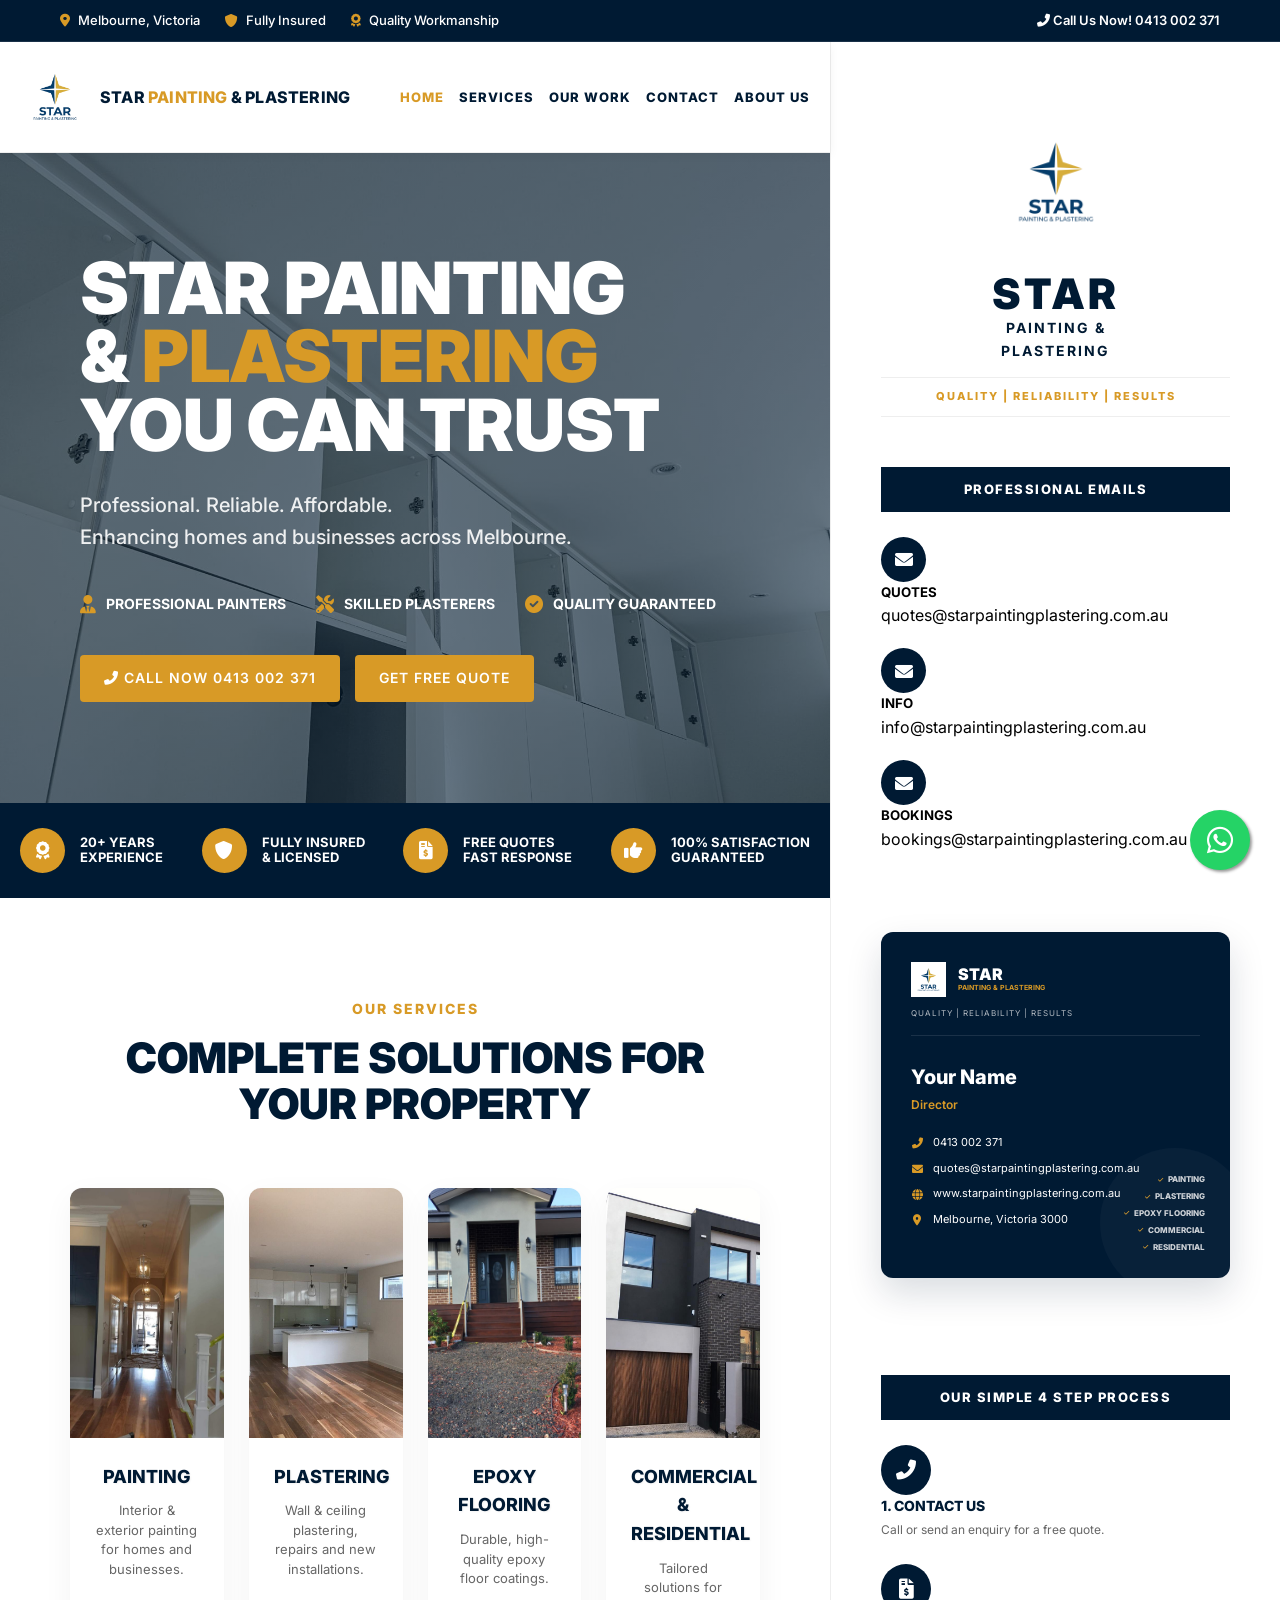
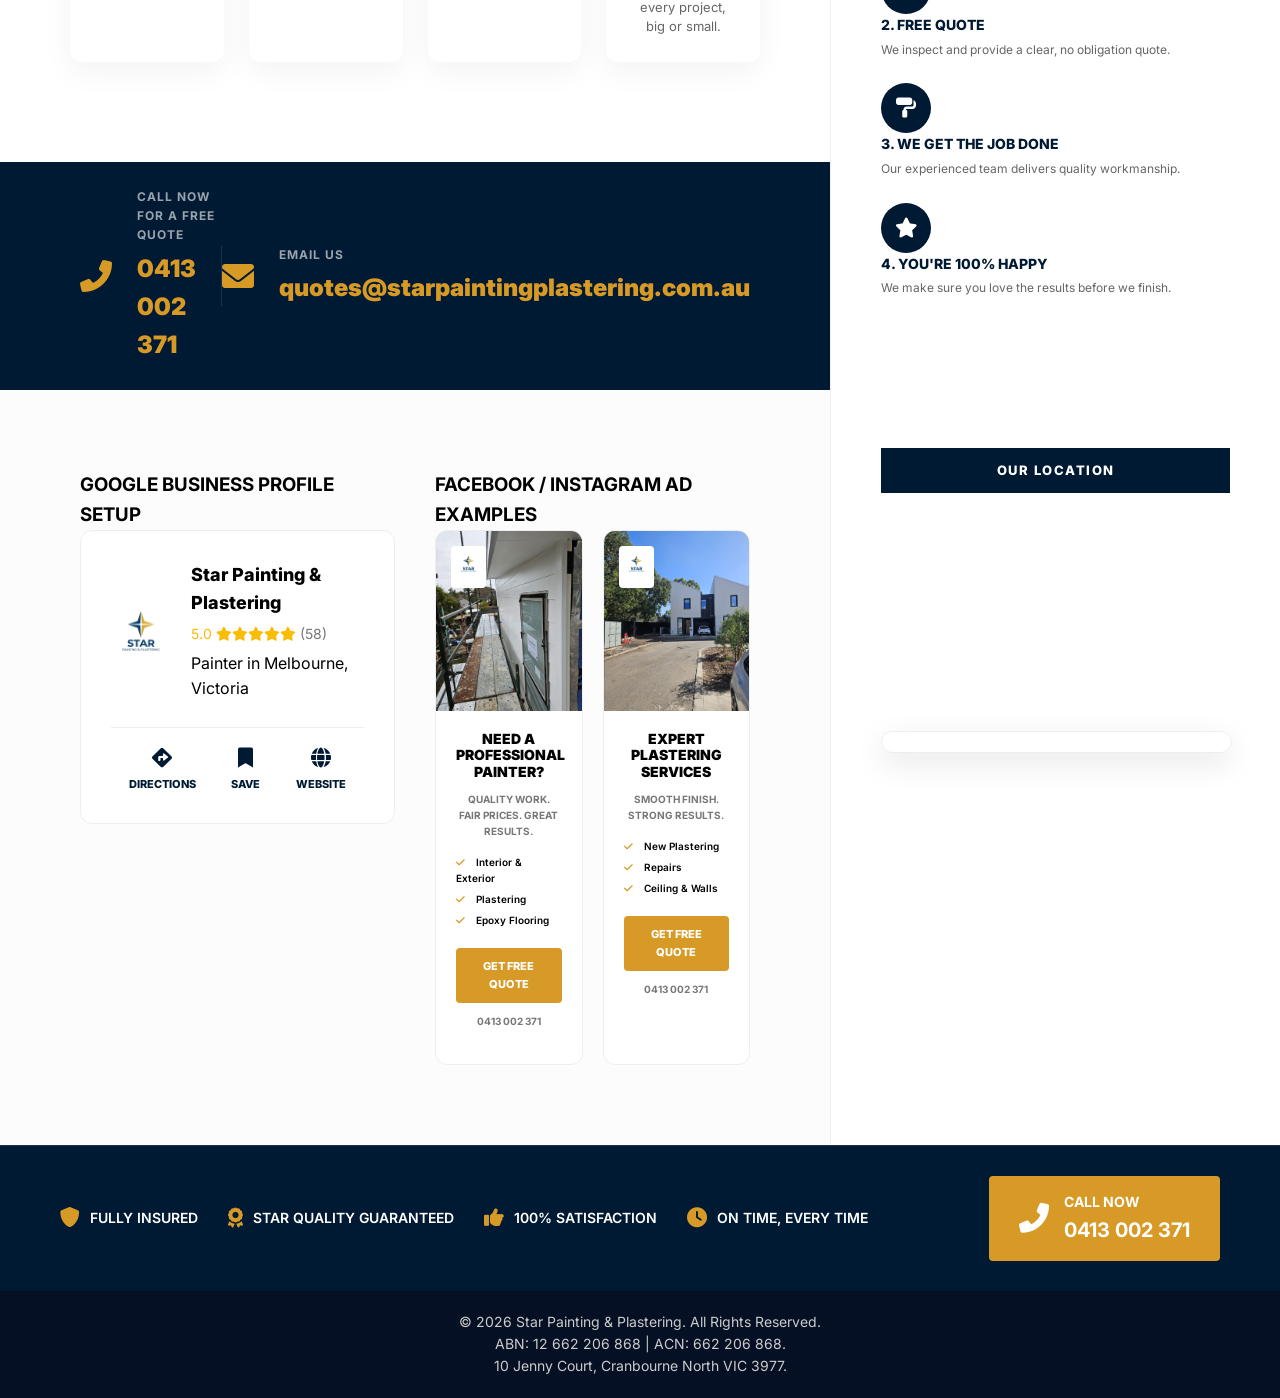
==== commit 3d207384: "Fix mobile menu navigation and sidebar links" ====
--- a/paint/index.html
+++ b/paint/index.html
@@ -47,10 +47,10 @@
                             </div>
                             <ul class="nav-links">
                                 <li><a href="index.html" class="active">HOME</a></li>
-                                <li><a href="about.html">ABOUT US</a></li>
                                 <li><a href="services.html">SERVICES</a></li>
                                 <li><a href="our-work.html">OUR WORK</a></li>
                                 <li><a href="contact.html">CONTACT</a></li>
+                                <li><a href="about.html">ABOUT US</a></li>
                             </ul>
                         </div>
                     </nav>
@@ -64,10 +64,18 @@
             <!-- Hero Section -->
             <section class="hero-new">
                 <div class="hero-new-content animate-on-scroll">
-                    <h1>QUALITY PAINTING <br>& <span>PLASTERING</span> <br>YOU CAN TRUST</h1>
-                    <p>Professional. Reliable. Affordable. Enhancing homes and businesses across Melbourne.</p>
+                    <h1>star PAINTING <br>& <span>PLASTERING</span> <br>YOU CAN TRUST</h1>
+                    <p>Professional. Reliable. Affordable. <br>Enhancing homes and businesses across Melbourne.</p>
+
+                    <div class="hero-features-small">
+                        <div class="feature-item"><i class="fas fa-user-tie"></i> Professional Painters</div>
+                        <div class="feature-item"><i class="fas fa-tools"></i> Skilled Plasterers</div>
+                        <div class="feature-item"><i class="fas fa-check-circle"></i> Quality Guaranteed</div>
+                    </div>
+
                     <div class="hero-buttons">
-                        <a href="tel:0413002371" class="btn btn-gold">CALL NOW 0413 002 371</a>
+                        <a href="tel:0413002371" class="btn btn-gold"><i class="fas fa-phone-alt"></i> CALL NOW 0413 002
+                            371</a>
                         <a href="contact.html" class="btn btn-outline-white">GET FREE QUOTE</a>
                     </div>
                 </div>
@@ -77,8 +85,8 @@
             <div class="stats-bar">
                 <div class="container">
                     <div class="stat-item">
-                        <i class="fas fa-medal"></i>
-                        <p>10+ YEARS <br>EXPERIENCE</p>
+                        <i class="fas fa-award"></i>
+                        <p>20+ YEARS <br>EXPERIENCE</p>
                     </div>
                     <div class="stat-item">
                         <i class="fas fa-shield-alt"></i>
@@ -96,34 +104,34 @@
             </div>
 
             <!-- Services Section -->
-            <section class="services-section" style="padding: 80px 20px;">
+            <section class="services-section">
                 <div class="container">
-                    <p style="color: var(--mockup-gold); font-weight: 700; margin-bottom: 15px; letter-spacing: 1px; text-transform: uppercase;">Our Services</p>
-                    <h2 class="section-heading" style="margin-bottom: 50px; font-size: 42px; color: var(--mockup-navy); font-weight: 900; text-transform: uppercase;">Complete Solutions For Your Property</h2>
+                    <p class="section-subtitle">Our Services</p>
+                    <h2 class="section-heading">Complete Solutions For Your Property</h2>
                     <div class="services-grid">
                         <div class="service-card">
-                            <div class="service-img"><img src="images/painting.png" alt="Painting"></div>
+                            <div class="service-img"><img src="images/img5.jpeg" alt="Painting"></div>
                             <div class="service-content">
                                 <h3>PAINTING</h3>
                                 <p>Interior & exterior painting for homes and businesses.</p>
                             </div>
                         </div>
                         <div class="service-card">
-                            <div class="service-img"><img src="images/plastering.png" alt="Plastering"></div>
+                            <div class="service-img"><img src="images/img6.jpeg" alt="Plastering"></div>
                             <div class="service-content">
                                 <h3>PLASTERING</h3>
                                 <p>Wall & ceiling plastering, repairs and new installations.</p>
                             </div>
                         </div>
                         <div class="service-card">
-                            <div class="service-img"><img src="images/epoxy.png" alt="Epoxy"></div>
+                            <div class="service-img"><img src="images/img7.jpeg" alt="Epoxy"></div>
                             <div class="service-content">
                                 <h3>EPOXY FLOORING</h3>
                                 <p>Durable, high-quality epoxy floor coatings.</p>
                             </div>
                         </div>
                         <div class="service-card">
-                            <div class="service-img"><img src="images/commercial.png" alt="Commercial"></div>
+                            <div class="service-img"><img src="images/img8.jpeg" alt="Commercial"></div>
                             <div class="service-content">
                                 <h3>COMMERCIAL & RESIDENTIAL</h3>
                                 <p>Tailored solutions for every project, big or small.</p>
@@ -139,14 +147,17 @@
                     <i class="fas fa-phone-alt"></i>
                     <div class="text">
                         <h4>Call Now For A Free Quote</h4>
-                        <p>0413 002 371</p>
-                    </div>
-                </div>
+                        <p><a href="tel:0413002371">0413 002 371</a></p>
+                    </div>
+                </div>
+                <div class="contact-divider"></div>
                 <div class="contact-item">
                     <i class="fas fa-envelope"></i>
                     <div class="text">
                         <h4>Email Us</h4>
-                        <p>quotes@starpaintingplastering.com.au</p>
+                        <p><a
+                                href="mailto:quotes@starpaintingplastering.com.au">quotes@starpaintingplastering.com.au</a>
+                        </p>
                     </div>
                 </div>
             </div>
@@ -156,21 +167,23 @@
                 <!-- Google Profile -->
                 <div class="grid-card">
                     <h3>GOOGLE BUSINESS PROFILE SETUP</h3>
-                    <div class="google-profile" style="border: 1px solid #eee; padding: 25px; border-radius: 10px;">
-                        <div class="google-header" style="display: flex; align-items: center; gap: 20px; margin-bottom: 20px;">
-                            <img src="images/logo.png" alt="Star Painting" style="width: 60px;">
+                    <div class="google-profile-card">
+                        <div class="google-header">
+                            <img src="images/logo.png" alt="Star Painting">
                             <div class="info">
-                                <h4 style="font-size: 16px; margin: 0; font-weight: 700;">Star Painting & Plastering</h4>
-                                <div class="stars" style="color: #fbbc05; font-size: 14px;">
-                                    5.0 <i class="fas fa-star"></i><i class="fas fa-star"></i><i class="fas fa-star"></i><i class="fas fa-star"></i><i class="fas fa-star"></i> <span style="color: #666;">(58)</span>
+                                <h4>Star Painting & Plastering</h4>
+                                <div class="stars">
+                                    5.0 <i class="fas fa-star"></i><i class="fas fa-star"></i><i
+                                        class="fas fa-star"></i><i class="fas fa-star"></i><i class="fas fa-star"></i>
+                                    <span>(58)</span>
                                 </div>
-                                <p style="font-size: 13px; color: #666; margin: 5px 0 0;">Painter in Melbourne, Victoria</p>
-                            </div>
-                        </div>
-                        <div class="google-actions" style="display: flex; justify-content: space-around; border-top: 1px solid #eee; padding-top: 15px;">
-                            <div style="text-align: center; font-size: 12px; font-weight: 600;"><i class="fas fa-directions" style="display: block; font-size: 20px; color: var(--mockup-navy); margin-bottom: 5px;"></i> DIRECTIONS</div>
-                            <div style="text-align: center; font-size: 12px; font-weight: 600;"><i class="fas fa-bookmark" style="display: block; font-size: 20px; color: var(--mockup-navy); margin-bottom: 5px;"></i> SAVE</div>
-                            <div style="text-align: center; font-size: 12px; font-weight: 600;"><i class="fas fa-globe" style="display: block; font-size: 20px; color: var(--mockup-navy); margin-bottom: 5px;"></i> WEBSITE</div>
+                                <p>Painter in Melbourne, Victoria</p>
+                            </div>
+                        </div>
+                        <div class="google-actions">
+                            <div class="action-item"><i class="fas fa-directions"></i> DIRECTIONS</div>
+                            <div class="action-item"><i class="fas fa-bookmark"></i> SAVE</div>
+                            <div class="action-item"><i class="fas fa-globe"></i> WEBSITE</div>
                         </div>
                     </div>
                 </div>
@@ -178,19 +191,37 @@
                 <!-- Ad Examples -->
                 <div class="grid-card">
                     <h3>FACEBOOK / INSTAGRAM AD EXAMPLES</h3>
-                    <div class="ad-example-row" style="display: flex; gap: 20px;">
-                        <div class="ad-item" style="flex: 1; border: 1px solid #eee; border-radius: 10px; overflow: hidden;">
-                            <div style="height: 150px; background-image: url('images/img15.jpeg'); background-size: cover; background-position: center;"></div>
-                            <div style="padding: 15px; text-align: center; background: #fff;">
-                                <h4 style="font-size: 14px; margin-bottom: 10px; line-height: 1.2; font-weight: 800;">NEED A PROFESSIONAL PAINTER?</h4>
-                                <a href="contact.html" class="btn" style="padding: 8px 15px; font-size: 12px; background: var(--mockup-gold); color: #fff; width: 100%;">GET FREE QUOTE</a>
-                            </div>
-                        </div>
-                        <div class="ad-item" style="flex: 1; border: 1px solid #eee; border-radius: 10px; overflow: hidden;">
-                            <div style="height: 150px; background-image: url('images/img24.jpeg'); background-size: cover; background-position: center;"></div>
-                            <div style="padding: 15px; text-align: center; background: #fff;">
-                                <h4 style="font-size: 14px; margin-bottom: 10px; line-height: 1.2; font-weight: 800;">EXPERT PLASTERING SERVICES</h4>
-                                <a href="contact.html" class="btn" style="padding: 8px 15px; font-size: 12px; background: var(--mockup-gold); color: #fff; width: 100%;">GET FREE QUOTE</a>
+                    <div class="ad-examples">
+                        <div class="ad-card">
+                            <div class="ad-img" style="background-image: url('images/img15.jpeg');">
+                                <div class="ad-logo-overlay"><img src="images/logo.png" alt=""></div>
+                            </div>
+                            <div class="ad-body">
+                                <h4>NEED A PROFESSIONAL PAINTER?</h4>
+                                <p>QUALITY WORK. FAIR PRICES. GREAT RESULTS.</p>
+                                <ul class="ad-features">
+                                    <li><i class="fas fa-check"></i> Interior & Exterior</li>
+                                    <li><i class="fas fa-check"></i> Plastering</li>
+                                    <li><i class="fas fa-check"></i> Epoxy Flooring</li>
+                                </ul>
+                                <a href="contact.html" class="ad-btn">GET FREE QUOTE</a>
+                                <p class="ad-phone">0413 002 371</p>
+                            </div>
+                        </div>
+                        <div class="ad-card">
+                            <div class="ad-img" style="background-image: url('images/img24.jpeg');">
+                                <div class="ad-logo-overlay"><img src="images/logo.png" alt=""></div>
+                            </div>
+                            <div class="ad-body">
+                                <h4>EXPERT PLASTERING SERVICES</h4>
+                                <p>SMOOTH FINISH. STRONG RESULTS.</p>
+                                <ul class="ad-features">
+                                    <li><i class="fas fa-check"></i> New Plastering</li>
+                                    <li><i class="fas fa-check"></i> Repairs</li>
+                                    <li><i class="fas fa-check"></i> Ceiling & Walls</li>
+                                </ul>
+                                <a href="contact.html" class="ad-btn">GET FREE QUOTE</a>
+                                <p class="ad-phone">0413 002 371</p>
                             </div>
                         </div>
                     </div>
@@ -198,92 +229,133 @@
             </div>
         </main>
 
-        <!-- Persistent Sidebar (Right Column) -->
+        <!-- Branding Sidebar (Right Column) -->
         <aside class="home-right">
-            <div class="brand-sidebar-logo">
-                <img src="images/logo.png" alt="Star Painting Logo">
-                <p>QUALITY | RELIABILITY | RESULTS</p>
-            </div>
-
-            <div class="sidebar-section-title">PROFESSIONAL EMAILS</div>
-            <div class="sidebar-email-item">
-                <div class="icon"><i class="fas fa-envelope"></i></div>
-                <div class="info">
-                    <h5>quotes@starpaintingplastering.com.au</h5>
-                    <p>(For quotes and new enquiries)</p>
-                </div>
-            </div>
-            <div class="sidebar-email-item">
-                <div class="icon"><i class="fas fa-info-circle"></i></div>
-                <div class="info">
-                    <h5>info@starpaintingplastering.com.au</h5>
-                    <p>(General information)</p>
-                </div>
-            </div>
-            <div class="sidebar-email-item">
-                <div class="icon"><i class="fas fa-calendar-check"></i></div>
-                <div class="info">
-                    <h5>bookings@starpaintingplastering.com.au</h5>
-                    <p>(Bookings and appointments)</p>
-                </div>
-            </div>
-
-            <div class="brand-business-card">
-                <div class="card-logo">
-                    <img src="images/logo.png" alt="Logo" style="height: 40px; filter: brightness(0) invert(1);">
-                    <h4 style="font-weight: 800;">STAR <br>PAINTING & <br>PLASTERING</h4>
-                </div>
-                <div class="user-info">
-                    <h3 style="font-weight: 800; margin-bottom: 0;">Your Name</h3>
-                    <p style="color: var(--mockup-gold); font-weight: 700; letter-spacing: 1px; text-transform: uppercase; font-size: 12px;">Director</p>
-                </div>
-                <div class="card-contact-info">
-                    <div class="card-contact-item"><i class="fas fa-phone-alt"></i> 0413 002 371</div>
-                    <div class="card-contact-item"><i class="fas fa-envelope"></i> quotes@starpaintingplastering.com.au</div>
-                    <div class="card-contact-item"><i class="fas fa-globe"></i> www.starpaintingplastering.com.au</div>
-                    <div class="card-contact-item"><i class="fas fa-map-marker-alt"></i> Melbourne, Victoria 3000</div>
-                </div>
-                <ul class="card-services-list">
-                    <li><i class="fas fa-check"></i> PAINTING</li>
-                    <li><i class="fas fa-check"></i> PLASTERING</li>
-                    <li><i class="fas fa-check"></i> EPOXY FLOORING</li>
-                    <li><i class="fas fa-check"></i> COMMERCIAL</li>
-                    <li><i class="fas fa-check"></i> RESIDENTIAL</li>
-                </ul>
-            </div>
-
-            <!-- 4 Step Process Moved to Sidebar -->
-            <div class="sidebar-steps">
-                <div class="sidebar-section-title">OUR SIMPLE 4 STEP PROCESS</div>
-                <div class="step-item">
-                    <div class="icon-circle"><i class="fas fa-phone-alt"></i></div>
-                    <div class="step-info">
-                        <h5>1. CONTACT US</h5>
-                        <p>Call or send an enquiry for a free quote.</p>
-                    </div>
-                </div>
-                <div class="step-item">
-                    <div class="icon-circle"><i class="fas fa-clipboard-list"></i></div>
-                    <div class="step-info">
-                        <h5>2. FREE QUOTE</h5>
-                        <p>We inspect and provide a clear, no obligation quote.</p>
-                    </div>
-                </div>
-                <div class="step-item">
-                    <div class="icon-circle"><i class="fas fa-paint-roller"></i></div>
-                    <div class="step-info">
-                        <h5>3. WE GET THE JOB DONE</h5>
-                        <p>Our experienced team delivers quality workmanship.</p>
-                    </div>
-                </div>
-                <div class="step-item">
-                    <div class="icon-circle"><i class="fas fa-star"></i></div>
-                    <div class="step-info">
-                        <h5>4. YOU'RE 100% HAPPY</h5>
-                        <p>We make sure you love the results before we finish.</p>
-                    </div>
-                </div>
-            </div>
+            <div class="sidebar-scroll-container">
+                <!-- Branding Header -->
+                <div class="brand-branding-section">
+                    <img src="images/logo.png" alt="Star Logo" class="large-sidebar-logo">
+                    <div class="sidebar-logo-text">
+                        <span class="main">STAR</span>
+                        <span class="sub">PAINTING & <br>PLASTERING</span>
+                    </div>
+                    <p class="sidebar-tagline">QUALITY | RELIABILITY | RESULTS</p>
+                </div>
+
+                <!-- Professional Emails -->
+                <div class="sidebar-emails-box">
+                    <h3>PROFESSIONAL EMAILS</h3>
+                    <div class="email-list">
+                        <a href="mailto:quotes@starpaintingplastering.com.au" class="email-item">
+                            <div class="icon"><i class="fas fa-envelope"></i></div>
+                            <div class="info">
+                                <h5>QUOTES</h5>
+                                <p>quotes@starpaintingplastering.com.au</p>
+                            </div>
+                        </a>
+                        <a href="about.html" class="email-item">
+                            <div class="icon"><i class="fas fa-envelope"></i></div>
+                            <div class="info">
+                                <h5>INFO</h5>
+                                <p>info@starpaintingplastering.com.au</p>
+                            </div>
+                        </a>
+                        <a href="contact.html" class="email-item">
+                            <div class="icon"><i class="fas fa-envelope"></i></div>
+                            <div class="info">
+                                <h5>BOOKINGS</h5>
+                                <p>bookings@starpaintingplastering.com.au</p>
+                            </div>
+                        </a>
+                    </div>
+                </div>
+
+                <!-- Business Card -->
+                <div class="sidebar-business-card" onclick="window.location.href='contact.html'" style="cursor: pointer;">
+                    <div class="card-content">
+                        <div class="card-header">
+                            <div class="card-logo-box">
+                                <img src="images/logo.png" alt="">
+                                <div>
+                                    <h4>STAR</h4>
+                                    <p>PAINTING & PLASTERING</p>
+                                </div>
+                            </div>
+                            <p class="card-slogan">QUALITY | RELIABILITY | RESULTS</p>
+                        </div>
+                        <div class="card-body">
+                            <div class="user-info">
+                                <h3>Your Name</h3>
+                                <p>Director</p>
+                            </div>
+                            <div class="contact-details">
+                                <a href="tel:0413002371" class="detail"><i class="fas fa-phone-alt"></i> 0413 002
+                                    371</a>
+                                <a href="mailto:quotes@starpaintingplastering.com.au" class="detail"><i
+                                        class="fas fa-envelope"></i> quotes@starpaintingplastering.com.au</a>
+                                <a href="index.html" class="detail"><i class="fas fa-globe"></i>
+                                    www.starpaintingplastering.com.au</a>
+                                <a href="https://www.google.com/maps/search/?api=1&query=10+Jenny+Court+Cranbourne+North+VIC+3977"
+                                    target="_blank" class="detail"><i class="fas fa-map-marker-alt"></i> Melbourne,
+                                    Victoria 3000</a>
+                            </div>
+                            <ul class="card-services-mini">
+                                <li><i class="fas fa-check"></i> PAINTING</li>
+                                <li><i class="fas fa-check"></i> PLASTERING</li>
+                                <li><i class="fas fa-check"></i> EPOXY FLOORING</li>
+                                <li><i class="fas fa-check"></i> COMMERCIAL</li>
+                                <li><i class="fas fa-check"></i> RESIDENTIAL</li>
+                            </ul>
+                        </div>
+                    </div>
+                </div> <br> <br> <br>
+
+                <!-- 4 Step Process -->
+                <div class="sidebar-process-box">
+                    <h3>OUR SIMPLE 4 STEP PROCESS</h3>
+                    <div class="process-steps-list">
+                        <a href="contact.html" class="step">
+                            <div class="step-icon"><i class="fas fa-phone-alt"></i></div>
+                            <div class="step-text">
+                                <h4>1. CONTACT US</h4>
+                                <p>Call or send an enquiry for a free quote.</p>
+                            </div>
+                        </a>
+                        <a href="contact.html" class="step">
+                            <div class="step-icon"><i class="fas fa-file-invoice-dollar"></i></div>
+                            <div class="step-text">
+                                <h4>2. FREE QUOTE</h4>
+                                <p>We inspect and provide a clear, no obligation quote.</p>
+                            </div>
+                        </a>
+                        <a href="contact.html" class="step">
+                            <div class="step-icon"><i class="fas fa-paint-roller"></i></div>
+                            <div class="step-text">
+                                <h4>3. WE GET THE JOB DONE</h4>
+                                <p>Our experienced team delivers quality workmanship.</p>
+                            </div>
+                        </a>
+                        <a href="contact.html" class="step">
+                            <div class="step-icon"><i class="fas fa-star"></i></div>
+                            <div class="step-text">
+                                <h4>4. YOU'RE 100% HAPPY</h4>
+                                <p>We make sure you love the results before we finish.</p>
+                            </div>
+                        </a>
+                    </div> <br> <br>
+                    <!-- Google Map -->
+                    <div class="sidebar-map-box">
+                        <h3>OUR LOCATION</h3>
+                        <a href="https://www.google.com/maps/search/?api=1&query=10+Jenny+Court+Cranbourne+North+VIC+3977"
+                            target="_blank" class="map-container">
+                            <iframe
+                                src="https://www.google.com/maps/embed?pb=!1m18!1m12!1m3!1d3143.834710174416!2d145.3111000767!3d-38.00439997193165!2m3!1f0!2f0!3f0!3m2!1i1024!2i768!4f13.1!3m3!1m2!1s0x6ad610996841d24d%3A0x676239707255140!2s10%20Jenny%20Ct%2C%20Cranbourne%20North%20VIC%203977%2C%20Australia!5e0!3m2!1sen!2sus!4v1715620000000!5m2!1sen!2sus"
+                                width="100%" height="230" style="border:0; border-radius: 8px; pointer-events: none;"
+                                allowfullscreen="" loading="lazy">
+                            </iframe>
+                        </a>
+                    </div>
+                </div>
         </aside>
     </div>
 
@@ -310,7 +382,8 @@
     <footer>
         <div class="container">
             <p>&copy; 2026 Star Painting & Plastering. All Rights Reserved. <br>ABN: 12 662 206 868 | ACN: 662 206 868.
-                <br>10 Jenny Court, Cranbourne North VIC 3977.</p>
+                <br>10 Jenny Court, Cranbourne North VIC 3977.
+            </p>
         </div>
     </footer>
 
--- a/paint/css/style.css
+++ b/paint/css/style.css
@@ -15,6 +15,8 @@
     padding: 0;
     box-sizing: border-box;
     font-family: 'Inter', sans-serif;
+    max-width: 100vw;
+    /* Safety for overflow */
 }
 
 body {
@@ -111,7 +113,7 @@
     color: var(--white);
     padding: 10px 0;
     font-size: 13px;
-    border-bottom: 1px solid rgba(255,255,255,0.1);
+    border-bottom: 1px solid rgba(255, 255, 255, 0.1);
 }
 
 .top-bar .container {
@@ -155,7 +157,7 @@
     box-shadow: 0 2px 10px rgba(0, 0, 0, 0.05);
     position: sticky;
     top: 0;
-    z-index: 1000;
+    z-index: 1002;
 }
 
 header .container {
@@ -167,7 +169,7 @@
 .logo a {
     display: flex;
     align-items: center;
-    gap: 15px;
+    gap: 10px;
 }
 
 .logo img {
@@ -176,11 +178,11 @@
 }
 
 .logo-text {
-    font-size: 19px;
+    font-size: 16px;
     font-weight: 800;
     color: var(--mockup-navy);
     text-transform: uppercase;
-    letter-spacing: 0.5px;
+    letter-spacing: 0.2px;
     line-height: 1;
 }
 
@@ -191,19 +193,42 @@
 
 
 @keyframes shimmer {
-    0% { background-position: -200% center; }
-    100% { background-position: 200% center; }
+    0% {
+        background-position: -200% center;
+    }
+
+    100% {
+        background-position: 200% center;
+    }
 }
 
 @keyframes textSlideIn {
-    from { opacity: 0; transform: translateX(-20px); }
-    to { opacity: 1; transform: translateX(0); }
+    from {
+        opacity: 0;
+        transform: translateX(-20px);
+    }
+
+    to {
+        opacity: 1;
+        transform: translateX(0);
+    }
 }
 
 @keyframes logoPulse {
-    0% { transform: scale(1); filter: drop-shadow(0 0 0 rgba(216, 154, 38, 0)); }
-    50% { transform: scale(1.03); filter: drop-shadow(0 0 8px rgba(216, 154, 38, 0.4)); }
-    100% { transform: scale(1); filter: drop-shadow(0 0 0 rgba(216, 154, 38, 0)); }
+    0% {
+        transform: scale(1);
+        filter: drop-shadow(0 0 0 rgba(216, 154, 38, 0));
+    }
+
+    50% {
+        transform: scale(1.03);
+        filter: drop-shadow(0 0 8px rgba(216, 154, 38, 0.4));
+    }
+
+    100% {
+        transform: scale(1);
+        filter: drop-shadow(0 0 0 rgba(216, 154, 38, 0));
+    }
 }
 
 .logo img:hover {
@@ -229,8 +254,8 @@
 }
 
 /* Sidebar elements hidden by default (Desktop) */
-.sidebar-header, 
-.sidebar-info-section, 
+.sidebar-header,
+.sidebar-info-section,
 .sidebar-card,
 .close-sidebar {
     display: none;
@@ -245,7 +270,7 @@
 
 /* Hero Section */
 .hero {
-    background: linear-gradient(rgba(11, 28, 62, 0.7), rgba(11, 28, 62, 0.7)), url('../images/house_hero.png') center/cover no-repeat;
+    background: linear-gradient(rgba(11, 28, 62, 0.7), rgba(11, 28, 62, 0.7)), url('../images/img1.jpeg') center/cover no-repeat;
     height: 600px;
     display: flex;
     align-items: center;
@@ -279,8 +304,13 @@
 }
 
 @keyframes paintRoller {
-    0% { transform: translateX(-101%); }
-    100% { transform: translateX(101%); }
+    0% {
+        transform: translateX(-101%);
+    }
+
+    100% {
+        transform: translateX(101%);
+    }
 }
 
 .hero h1 span {
@@ -427,7 +457,7 @@
     margin-bottom: 10px;
     font-size: 20px;
     transition: var(--transition);
-    text-shadow: 1px 1px 2px rgba(0,0,0,0.05);
+    text-shadow: 1px 1px 2px rgba(0, 0, 0, 0.05);
 }
 
 .service-card:hover .service-content h3 {
@@ -618,7 +648,7 @@
 
 /* Page Headers */
 .page-header {
-    background: linear-gradient(rgba(11, 28, 62, 0.8), rgba(11, 28, 62, 0.8)), url('../images/house_hero.png') center/cover no-repeat;
+    background: linear-gradient(rgba(11, 28, 62, 0.8), rgba(11, 28, 62, 0.8)), url('../images/img1.jpeg') center/cover no-repeat;
     height: 300px;
     display: flex;
     justify-content: center;
@@ -723,7 +753,8 @@
         text-align: center;
     }
 
-    .top-bar-left, .top-bar-right {
+    .top-bar-info,
+    .top-bar-right {
         justify-content: center;
         gap: 10px;
         font-size: 11px;
@@ -751,7 +782,8 @@
         transition: right 0.4s cubic-bezier(0.4, 0, 0.2, 1);
         z-index: 1001;
         overflow-y: auto;
-        display: block; /* Override default if needed */
+        display: block;
+        /* Override default if needed */
     }
 
     nav.active {
@@ -759,15 +791,16 @@
     }
 
     /* Show sidebar elements on mobile */
-    .sidebar-header, 
-    .sidebar-info-section, 
+    .sidebar-header,
+    .sidebar-info-section,
     .sidebar-card,
     .close-sidebar {
         display: flex;
     }
 
     .sidebar-info-section {
-        display: block; /* Section uses block/flex internal logic */
+        display: block;
+        /* Section uses block/flex internal logic */
     }
 
     .sidebar-header .logo-text {
@@ -835,6 +868,9 @@
         display: flex;
         justify-content: space-between;
         align-items: center;
+        position: relative;
+        z-index: 5;
+        pointer-events: auto !important;
     }
 
     nav ul li a::after {
@@ -852,54 +888,71 @@
 
     /* Professional Emails Section */
     .sidebar-info-section {
-        padding: 25px 20px;
+        padding: 20px;
+        background-color: #ffffff;
+        color: var(--primary-color);
+        margin: 10px 20px;
+        border-radius: 8px;
+        border: 1px solid #eee;
+        box-shadow: 0 4px 10px rgba(0, 0, 0, 0.05);
+    }
+
+    .sidebar-info-section h3 {
+        font-size: 13px;
+        text-transform: uppercase;
+        letter-spacing: 1px;
+        margin-bottom: 15px;
+        text-align: left;
+        border-bottom: 2px solid var(--mockup-gold);
+        padding-bottom: 8px;
+        color: var(--primary-color);
+        display: flex;
+        align-items: center;
+        gap: 10px;
+        font-weight: 800;
+    }
+
+    .sidebar-info-section h3 img {
+        height: 18px;
+    }
+
+    .sidebar-info-content {
+        display: block;
+    }
+
+    .side-email-item {
+        display: flex;
+        gap: 12px;
+        margin-bottom: 15px;
+        align-items: flex-start;
+    }
+
+    .side-email-item i {
         background-color: var(--primary-color);
         color: var(--white);
-    }
-
-    .sidebar-info-section h3 {
-        font-size: 14px;
-        text-transform: uppercase;
-        letter-spacing: 1px;
-        margin-bottom: 20px;
-        text-align: left;
-        border-bottom: 1px solid rgba(255,255,255,0.1);
-        padding-bottom: 10px;
-        color: var(--white);
-    }
-
-    .sidebar-info-content {
-        display: block;
-    }
-
-    .side-email-item {
-        display: flex;
-        gap: 15px;
-        margin-bottom: 20px;
-    }
-
-    .side-email-item i {
-        background-color: var(--white);
-        color: var(--primary-color);
-        width: 35px;
-        height: 35px;
+        width: 30px;
+        height: 30px;
         border-radius: 50%;
         display: flex;
         align-items: center;
         justify-content: center;
-        font-size: 16px;
+        font-size: 14px;
         flex-shrink: 0;
     }
 
     .side-email-item div strong {
         display: block;
-        font-size: 12px;
+        font-size: 11px;
         word-break: break-all;
+        overflow-wrap: anywhere;
+        color: var(--primary-color);
     }
 
     .side-email-item div span {
         font-size: 10px;
-        color: #aaa;
+        color: #777;
+        word-break: break-all;
+        overflow-wrap: anywhere;
     }
 
     /* Business Card Section */
@@ -908,7 +961,7 @@
         background-color: var(--white);
         border-radius: 8px;
         overflow: hidden;
-        box-shadow: 0 10px 20px rgba(0,0,0,0.1);
+        box-shadow: 0 10px 20px rgba(0, 0, 0, 0.1);
         border: 1px solid #eee;
     }
 
@@ -947,15 +1000,18 @@
         color: #444;
     }
 
-    .card-item span, .card-item a {
+    .card-item span,
+    .card-item a {
         word-break: break-all;
+        overflow-wrap: anywhere;
         line-height: 1.4;
         color: inherit;
         white-space: normal;
-        max-width: none;
-    }
-
-    .side-email-item a:hover, .card-item a:hover {
+        max-width: 100%;
+    }
+
+    .side-email-item a:hover,
+    .card-item a:hover {
         color: var(--secondary-color);
         text-decoration: underline;
     }
@@ -997,10 +1053,9 @@
         left: 0;
         width: 100%;
         height: 100%;
-        background: rgba(0, 0, 0, 0.5);
-        backdrop-filter: blur(4px);
         display: none;
         z-index: 1000;
+
     }
 
     .menu-overlay.active {
@@ -1017,19 +1072,20 @@
     }
 }
 
-    .header-btn {
-        display: none;
-    }
-
-    .contact-banner .container {
-        flex-direction: column;
-        text-align: center;
-    }
-
-    .banner-item {
-        flex-direction: column;
-        gap: 10px;
-    }
+.header-btn {
+    display: none;
+}
+
+.contact-banner .container {
+    flex-direction: column;
+    text-align: center;
+}
+
+.banner-item {
+    flex-direction: column;
+    gap: 10px;
+}
+
 /* Floating WhatsApp Button */
 .whatsapp-float {
     position: fixed;
@@ -1060,84 +1116,284 @@
     .whatsapp-float {
         bottom: 20px;
         right: 20px;
-        width: 50px;
-        height: 50px;
-        font-size: 25px;
-    }
-}
-/* Home Page Redesign - Two Column Layout */
+        width: 55px;
+        height: 55px;
+        font-size: 28px;
+        box-shadow: 2px 2px 10px rgba(0, 0, 0, 0.3);
+    }
+}
+
+/* ── Home Page Redesign - Two Column Layout ── */
 .home-wrapper {
     display: flex;
-    max-width: 1600px;
+    max-width: 100vw;
     margin: 0 auto;
     background: #fff;
+    overflow-x: hidden;
 }
 
 .home-left {
     flex: 1;
     background: #fff;
-    border-right: 1px solid #eee;
+    position: relative;
+    z-index: 1002;
 }
 
 .home-right {
-    width: 420px;
-    padding: 50px 30px;
-    background: #fff;
-    position: sticky;
-    top: 0;
-    height: 100vh;
-    overflow-y: auto;
-}
-
-/* Mockup Colors */
-:root {
-    --mockup-navy: #001a33;
-    --mockup-gold: #d89a26;
-}
-
-/* Sidebar Branding Components */
-.brand-sidebar-logo {
+    width: 450px;
+    background-color: #ffffff;
+    flex-shrink: 0;
+    position: relative;
+    z-index: 5;
+    border-left: 1px solid #eee;
+    box-shadow: -10px 0 30px rgba(0, 0, 0, 0.03);
+}
+
+/* ── Split Scroll Movement ── */
+.sidebar-scroll-container {
+    padding: 80px 50px;
+    will-change: transform;
+    transition: transform 0.1s linear;
+}
+
+/* ── Branding Section ── */
+.brand-branding-section {
     text-align: center;
     margin-bottom: 50px;
 }
 
-.brand-sidebar-logo img {
-    max-width: 300px;
-    height: auto;
-}
-
-.brand-sidebar-logo p {
-    font-size: 16px;
+.large-sidebar-logo {
+    height: 120px;
+    margin-bottom: 25px;
+}
+
+.sidebar-logo-text {
+    display: flex;
+    flex-direction: column;
+    margin-bottom: 15px;
+}
+
+.sidebar-logo-text .main {
+    font-size: 42px;
+    font-weight: 900;
+    letter-spacing: 4px;
+    color: var(--mockup-navy);
+    line-height: 0.9;
+}
+
+.sidebar-logo-text .sub {
+    font-size: 14px;
     font-weight: 700;
     letter-spacing: 2px;
     color: var(--mockup-navy);
-    margin-top: 15px;
-    text-transform: uppercase;
+    margin-top: 5px;
+}
+
+.sidebar-tagline {
+    font-size: 11px;
+    font-weight: 800;
+    color: var(--mockup-gold);
+    letter-spacing: 2px;
     border-top: 1px solid #eee;
     border-bottom: 1px solid #eee;
     padding: 10px 0;
-}
-
-.sidebar-section-title {
+    text-transform: uppercase;
+}
+
+/* ── Professional Emails Box ── */
+.sidebar-emails-box {
+    margin-bottom: 80px;
+}
+
+.sidebar-emails-box h3,
+.sidebar-process-box h3 {
     background: var(--mockup-navy);
     color: #fff;
     text-align: center;
     padding: 12px;
-    font-size: 14px;
+    font-size: 13px;
+    font-weight: 800;
+    letter-spacing: 1.5px;
+    margin-bottom: 25px;
+    text-transform: uppercase;
+}
+
+.email-list {
+    display: flex;
+    flex-direction: column;
+    gap: 20px;
+}
+
+.email-item {
+    display: flex;
+    align-items: center;
+    gap: 15px;
+}
+
+.email-item .icon {
+    width: 45px;
+    height: 45px;
+    background: var(--mockup-navy);
+    color: #fff;
+    border-radius: 50%;
+    display: flex;
+    align-items: center;
+    justify-content: center;
+    font-size: 18px;
+    flex-shrink: 0;
+}
+
+.email-item .info a {
+    display: block;
+    font-size: 12px;
+    font-weight: 800;
+    color: var(--mockup-navy);
+    margin-bottom: 2px;
+}
+
+.email-item .info span {
+    font-size: 11px;
+    color: #777;
+}
+
+/* ── Business Card ── */
+.sidebar-business-card {
+    margin-bottom: 20px;
+}
+
+.card-content {
+    background: var(--mockup-navy);
+    color: #fff;
+    border-radius: 12px;
+    padding: 30px;
+    position: relative;
+    overflow: hidden;
+    box-shadow: 0 15px 35px rgba(0, 26, 51, 0.15);
+}
+
+.card-content::after {
+    content: '';
+    position: absolute;
+    right: -20px;
+    bottom: -20px;
+    width: 150px;
+    height: 150px;
+    background: rgba(255, 255, 255, 0.03);
+    border-radius: 50%;
+}
+
+.card-header {
+    margin-bottom: 25px;
+    border-bottom: 1px solid rgba(255, 255, 255, 0.1);
+    padding-bottom: 15px;
+}
+
+.card-logo-box {
+    display: flex;
+    align-items: center;
+    gap: 12px;
+    margin-bottom: 10px;
+}
+
+.card-logo-box img {
+    height: 35px;
+}
+
+.card-logo-box h4 {
+    font-size: 16px;
+    font-weight: 900;
+    line-height: 1;
+}
+
+.card-logo-box p {
+    font-size: 7px;
     font-weight: 700;
-    text-transform: uppercase;
+    color: var(--mockup-gold);
+}
+
+.card-slogan {
+    font-size: 8px;
     letter-spacing: 1px;
-    margin-bottom: 25px;
-}
-
-.sidebar-email-item {
-    display: flex;
-    align-items: center;
+    color: rgba(255, 255, 255, 0.7);
+}
+
+.user-info {
+    margin-bottom: 20px;
+}
+
+.user-info h3 {
+    font-size: 20px;
+    font-weight: 800;
+    margin-bottom: 2px;
+}
+
+.user-info p {
+    font-size: 12px;
+    color: var(--mockup-gold);
+    font-weight: 600;
+}
+
+.contact-details {
+    display: flex;
+    flex-direction: column;
+    gap: 8px;
+    margin-bottom: 20px;
+}
+
+.detail {
+    font-size: 11px;
+    display: flex;
+    align-items: center;
+    gap: 10px;
+}
+
+.detail i {
+    color: var(--mockup-gold);
+    width: 12px;
+    text-align: center;
+}
+
+.card-services-mini {
+    list-style: none;
+    padding: 0;
+    display: flex;
+    flex-direction: column;
+    gap: 4px;
+    position: absolute;
+    right: 25px;
+    bottom: 25px;
+    text-align: right;
+}
+
+.card-services-mini li {
+    font-size: 8px;
+    font-weight: 800;
+    color: rgba(255, 255, 255, 0.8);
+    display: flex;
+    align-items: center;
+    justify-content: flex-end;
+    gap: 5px;
+}
+
+.card-services-mini li i {
+    color: var(--mockup-gold);
+    font-size: 6px;
+}
+
+/* ── 4 Step Process Sidebar ── */
+.process-steps-list {
+    display: flex;
+    flex-direction: column;
+    gap: 25px;
+}
+
+.step {
+    display: flex;
+    align-items: flex-start;
     gap: 20px;
-    margin-bottom: 25px;
-}
-
-.sidebar-email-item .icon {
+}
+
+.step-icon {
     width: 50px;
     height: 50px;
     background: var(--mockup-navy);
@@ -1150,124 +1406,36 @@
     flex-shrink: 0;
 }
 
-.sidebar-email-item .info h5 {
+.step-text h4 {
     font-size: 14px;
-    color: #333;
-    margin-bottom: 3px;
-    font-weight: 700;
-}
-
-.sidebar-email-item .info p {
+    font-weight: 800;
+    color: var(--mockup-navy);
+    margin-bottom: 5px;
+}
+
+.step-text p {
     font-size: 12px;
     color: #666;
-}
-
-.brand-business-card {
-    background: var(--mockup-navy);
-    border-radius: 10px;
-    padding: 30px;
-    color: #fff;
-    position: relative;
-    overflow: hidden;
-    margin-top: 40px;
-    box-shadow: 0 15px 35px rgba(0,26,51,0.2);
-    min-height: 220px;
-}
-
-.brand-business-card .card-logo {
-    display: flex;
-    align-items: center;
-    gap: 12px;
-    margin-bottom: 25px;
-}
-
-.brand-business-card .card-logo i {
-    font-size: 28px;
-    color: var(--mockup-gold);
-}
-
-.brand-business-card .card-logo h4 {
-    font-size: 16px;
-    letter-spacing: 1px;
-    line-height: 1.2;
-}
-
-.brand-business-card .user-info {
-    margin-bottom: 25px;
-}
-
-.brand-business-card .user-info h3 {
-    font-size: 22px;
-    margin-bottom: 5px;
-}
-
-.brand-business-card .user-info p {
-    font-size: 13px;
-    color: #fff;
-    opacity: 0.8;
-}
-
-.card-contact-info {
-    display: flex;
-    flex-direction: column;
-    gap: 10px;
-}
-
-.card-contact-item {
-    display: flex;
-    align-items: center;
-    gap: 12px;
-    font-size: 11px;
-}
-
-.card-contact-item i {
-    color: var(--mockup-gold);
-    width: 15px;
-}
-
-.card-services-list {
-    position: absolute;
-    right: 30px;
-    bottom: 30px;
-    list-style: none;
-    font-size: 10px;
-    text-align: right;
-}
-
-.card-services-list li {
-    display: flex;
-    align-items: center;
-    justify-content: flex-end;
-    gap: 8px;
-    margin-bottom: 5px;
-}
-
-.card-services-list li i {
-    color: var(--mockup-gold);
-    font-size: 9px;
-}
-
-/* Home Left Column Styles */
+    line-height: 1.4;
+}
+
+/* ── Hero New Styles ── */
 .hero-new {
-    height: 600px;
-    background: linear-gradient(rgba(0,26,51,0.5), rgba(0,26,51,0.5)), url('../images/house_hero.png');
+    height: 650px;
+    background: linear-gradient(rgba(0, 26, 51, 0.6), rgba(0, 26, 51, 0.6)), url('../images/img1.jpeg');
     background-size: cover;
     background-position: center;
     display: flex;
     align-items: center;
     color: #fff;
-    padding: 0 50px;
-}
-
-.hero-new-content {
-    max-width: 600px;
+    padding: 0 80px;
 }
 
 .hero-new-content h1 {
-    font-size: 64px;
+    font-size: 72px;
     font-weight: 900;
-    line-height: 1.1;
-    margin-bottom: 25px;
+    line-height: 0.95;
+    margin-bottom: 30px;
     text-transform: uppercase;
 }
 
@@ -1276,107 +1444,145 @@
 }
 
 .hero-new-content p {
-    font-size: 22px;
-    margin-bottom: 35px;
-    max-width: 500px;
+    font-size: 20px;
+    margin-bottom: 40px;
     font-weight: 500;
     opacity: 0.9;
 }
 
-.hero-buttons {
-    display: flex;
-    gap: 20px;
-}
-
-.hero-buttons .btn {
-    padding: 15px 35px;
-    border-radius: 5px;
+.hero-features-small {
+    display: flex;
+    gap: 30px;
+    margin-bottom: 40px;
+}
+
+.feature-item {
+    display: flex;
+    align-items: center;
+    gap: 10px;
+    font-size: 14px;
     font-weight: 700;
-}
-
-.hero-buttons .btn-gold {
+    text-transform: uppercase;
+}
+
+.feature-item i {
+    color: var(--mockup-gold);
+    font-size: 18px;
+}
+
+/* ── Navbar & Header Update ── */
+header {
+    background: #fff;
+    padding: 20px 0;
+    border-bottom: 1px solid #eee;
+}
+
+nav ul.nav-links {
+    display: flex;
+    gap: 15px;
+}
+
+nav a {
+    font-size: 13px;
+    font-weight: 800;
+    color: var(--mockup-navy);
+    letter-spacing: 1px;
+}
+
+.nav-cta-btn {
     background: var(--mockup-gold);
     color: #fff;
-}
-
-.hero-buttons .btn-outline-white {
-    background: transparent;
-    border: 2px solid #fff;
-    color: #fff;
-}
-
-.bottom-grid {
-    display: grid;
-    grid-template-columns: repeat(3, 1fr);
-    gap: 30px;
-    padding: 60px 40px;
-    background: #f9f9f9;
-}
-
-.grid-card {
-    background: #fff;
-    padding: 30px;
-    border-radius: 8px;
-    box-shadow: 0 4px 20px rgba(0,0,0,0.05);
-}
-
-.grid-card h3 {
-    font-size: 15px;
-    margin-bottom: 25px;
-    text-align: center;
-    color: var(--mockup-navy);
+    padding: 10px 20px;
+    border-radius: 4px;
+    font-size: 12px;
     font-weight: 800;
     text-transform: uppercase;
-}
-
-/* 4 Step Process Icons */
-.step-item .icon-circle {
-    width: 60px;
-    height: 60px;
+    margin-left: 20px;
+}
+
+/* ── Services Section Refinement ── */
+.services-section {
+    padding: 100px 50px;
+    background: #fff;
+}
+
+.section-subtitle {
+    color: var(--mockup-gold);
+    font-weight: 800;
+    text-transform: uppercase;
+    letter-spacing: 2px;
+    margin-bottom: 15px;
+    font-size: 14px;
+}
+
+.section-heading {
+    font-size: 42px;
+    font-weight: 900;
+    color: var(--mockup-navy);
+    text-transform: uppercase;
+    margin-bottom: 60px;
+    line-height: 1.1;
+}
+
+.services-grid {
+    display: grid;
+    grid-template-columns: repeat(4, 1fr);
+    gap: 25px;
+}
+
+.service-card {
+    border-radius: 12px;
+    overflow: hidden;
+    box-shadow: 0 10px 30px rgba(0, 0, 0, 0.05);
+    transition: transform 0.3s ease;
+}
+
+.service-card:hover {
+    transform: translateY(-10px);
+}
+
+.service-img {
+    height: 250px;
+}
+
+.service-content {
+    padding: 25px;
+    background: #fff;
+}
+
+.service-content h3 {
+    font-size: 18px;
+    font-weight: 800;
+    color: var(--mockup-navy);
+    margin-bottom: 10px;
+}
+
+.service-content p {
+    font-size: 13px;
+    color: #666;
+    line-height: 1.5;
+}
+
+/* ── Mockup Contact Bar ── */
+.mockup-contact-bar {
     background: var(--mockup-navy);
     color: #fff;
-    border-radius: 50%;
-    display: flex;
-    align-items: center;
-    justify-content: center;
-    font-size: 24px;
-    margin-bottom: 15px;
-}
-
-.step-item {
-    display: flex;
-    flex-direction: column;
-    align-items: center;
-    text-align: center;
-    margin-bottom: 30px;
-}
-
-.step-info h5 {
-    font-size: 16px;
-    margin-bottom: 8px;
-    color: var(--mockup-navy);
-}
-
-.step-info p {
-    font-size: 13px;
-    line-height: 1.4;
-}
-
-/* Contact Bar (Mockup Style) */
-.mockup-contact-bar {
-    background-color: var(--mockup-navy);
-    color: #fff;
-    padding: 25px 50px;
+    padding: 25px 80px;
     display: flex;
     justify-content: space-between;
     align-items: center;
-    border-top: 1px solid rgba(255,255,255,0.1);
+}
+
+.contact-divider {
+    width: 1px;
+    height: 60px;
+    background: rgba(255, 255, 255, 0.1);
 }
 
 .mockup-contact-bar .contact-item {
     display: flex;
     align-items: center;
-    gap: 20px;
+    gap: 25px;
 }
 
 .mockup-contact-bar .contact-item i {
@@ -1384,170 +1590,312 @@
     color: var(--mockup-gold);
 }
 
-.mockup-contact-bar .contact-item .text h4 {
-    font-size: 13px;
+.mockup-contact-bar .text h4 {
+    font-size: 12px;
     text-transform: uppercase;
-    color: #aaa;
-    margin-bottom: 3px;
+    color: rgba(255, 255, 255, 0.6);
+    margin-bottom: 5px;
     letter-spacing: 1px;
 }
 
-.mockup-contact-bar .contact-item .text p {
+.mockup-contact-bar .text p a {
     font-size: 24px;
-    font-weight: 800;
+    font-weight: 900;
     color: var(--mockup-gold);
 }
 
-/* Sidebar Step List */
-.sidebar-steps {
-    margin-top: 40px;
-}
-
-.sidebar-steps .step-item {
-    display: flex;
-    flex-direction: row;
-    align-items: flex-start;
-    text-align: left;
+/* ── Bottom Grid & Ads ── */
+.bottom-grid {
+    display: grid;
+    grid-template-columns: 1fr 1fr;
+    gap: 40px;
+    padding: 80px;
+    background: #fcfcfc;
+}
+
+.google-profile-card {
+    border: 1px solid #eee;
+    border-radius: 12px;
+    padding: 30px;
+    background: #fff;
+}
+
+.google-header {
+    display: flex;
+    align-items: center;
     gap: 20px;
-    margin-bottom: 30px;
-}
-
-.sidebar-steps .step-item .icon-circle {
-    width: 50px;
-    height: 50px;
-    font-size: 20px;
-    flex-shrink: 0;
-    margin-bottom: 0;
-}
-
-.sidebar-steps .step-item .step-info h5 {
-    font-size: 15px;
+    margin-bottom: 25px;
+}
+
+.google-header img {
+    width: 60px;
+}
+
+.google-header .info h4 {
+    font-size: 18px;
     font-weight: 800;
     margin-bottom: 5px;
 }
 
-.sidebar-steps .step-item .step-info p {
-    font-size: 12px;
-    color: #666;
-}
-
-.bottom-grid {
+.google-header .stars {
+    color: #fbbc05;
+    font-size: 14px;
+    margin-bottom: 5px;
+}
+
+.google-header .stars span {
+    color: #777;
+}
+
+.google-actions {
+    display: flex;
+    justify-content: space-around;
+    border-top: 1px solid #eee;
+    padding-top: 20px;
+}
+
+.action-item {
+    text-align: center;
+    font-size: 11px;
+    font-weight: 800;
+    color: var(--mockup-navy);
+}
+
+.action-item i {
+    display: block;
+    font-size: 20px;
+    margin-bottom: 8px;
+}
+
+.ad-examples {
     display: grid;
-    grid-template-columns: repeat(2, 1fr);
-    gap: 40px;
-    padding: 60px 50px;
+    grid-template-columns: 1fr 1fr;
+    gap: 20px;
+}
+
+.ad-card {
     background: #fff;
+    border-radius: 12px;
+    overflow: hidden;
+    border: 1px solid #eee;
+}
+
+.ad-img {
+    height: 180px;
+    background-size: cover;
+    background-position: center;
+    position: relative;
+}
+
+.ad-logo-overlay {
+    position: absolute;
+    top: 15px;
+    left: 15px;
+    background: #fff;
+    padding: 5px;
+    border-radius: 4px;
+}
+
+.ad-logo-overlay img {
+    height: 25px;
+}
+
+.ad-body {
+    padding: 20px;
+    text-align: center;
+}
+
+.ad-body h4 {
+    font-size: 14px;
+    font-weight: 900;
+    margin-bottom: 10px;
+    line-height: 1.2;
+}
+
+.ad-body p {
+    font-size: 10px;
+    font-weight: 700;
+    color: #777;
+    margin-bottom: 15px;
+}
+
+.ad-features {
+    list-style: none;
+    padding: 0;
+    margin-bottom: 20px;
+    text-align: left;
+}
+
+.ad-features li {
+    font-size: 10px;
+    font-weight: 600;
+    margin-bottom: 5px;
+}
+
+.ad-features li i {
+    color: var(--mockup-gold);
+    margin-right: 8px;
+}
+
+.ad-btn {
+    display: block;
+    background: var(--mockup-gold);
+    color: #fff;
+    padding: 10px;
+    border-radius: 4px;
+    font-size: 11px;
+    font-weight: 800;
+    margin-bottom: 10px;
+}
+
+.ad-phone {
+    font-size: 14px;
+    font-weight: 900;
+    color: var(--mockup-navy);
+}
+
+/* ── Mobile Responsiveness ── */
+@media (max-width: 1200px) {
+    .services-grid {
+        grid-template-columns: repeat(2, 1fr);
+    }
 }
 
 @media (max-width: 992px) {
     .home-wrapper {
         flex-direction: column;
     }
-    
+
     .home-right {
-        display: none;
-    }
-
-    .menu-toggle {
-        display: block;
-    }
-
-    /* Mobile Sidebar Nav */
-    #main-nav {
-        position: fixed;
-        top: 0;
-        right: -300px;
-        width: 300px;
-        height: 100vh;
-        background: #fff;
-        z-index: 2000;
-        transition: 0.3s ease-in-out;
-        box-shadow: -5px 0 15px rgba(0,0,0,0.1);
-        padding: 30px;
-        display: flex;
-        flex-direction: column;
-    }
-
-    #main-nav.active {
-        right: 0;
-    }
-
-    .nav-links {
-        flex-direction: column;
-        align-items: flex-start;
-        gap: 20px;
-        margin-top: 40px;
-    }
-
-    .nav-links li {
         width: 100%;
-    }
-
-    .nav-links a {
-        font-size: 18px;
-        display: block;
-        padding: 10px 0;
-        border-bottom: 1px solid #eee;
-    }
-
-    .sidebar-header {
-        display: flex;
-        justify-content: space-between;
-        align-items: center;
-        margin-bottom: 30px;
-    }
-
-    .sidebar-header img {
-        height: 40px;
-    }
-
-    .close-sidebar {
-        display: block;
-        font-size: 24px;
-        cursor: pointer;
-    }
-
-    /* Menu Overlay */
-    .menu-overlay {
-        position: fixed;
-        top: 0;
-        left: 0;
-        width: 100%;
-        height: 100%;
-        background: rgba(0,0,0,0.5);
-        z-index: 1999;
-        display: none;
-    }
-
-    .menu-overlay.active {
-        display: block;
-    }
-
-    .bottom-grid {
+        border-left: none;
+        border-top: 1px solid #eee;
+    }
+
+    .sidebar-scroll-container {
+        transform: none !important;
+        /* Disable scroll effect on mobile */
+    }
+
+    .services-grid,
+    .bottom-grid,
+    .ad-examples {
         grid-template-columns: 1fr;
-        padding: 40px 20px;
     }
 
     .hero-new {
-        padding: 0 30px;
-        height: 500px;
+        height: auto;
+        padding: 80px 30px;
+        text-align: center;
     }
 
     .hero-new-content h1 {
-        font-size: 36px;
+        font-size: 42px;
+    }
+
+    .hero-features-small {
+        justify-content: center;
+        flex-wrap: wrap;
     }
 
     .mockup-contact-bar {
         flex-direction: column;
-        gap: 20px;
-        padding: 30px 20px;
+        gap: 30px;
+        padding: 40px 20px;
         text-align: center;
     }
 
-    .mockup-contact-bar .contact-item {
-        flex-direction: column;
-        gap: 10px;
-    }
-}
-
-
+    .contact-divider {
+        display: none;
+    }
+
+    .mockup-contact-bar .text p a {
+        font-size: 18px;
+        word-break: break-all;
+    }
+}
+
+/* ── Lightbox & Other Utilities ── */
+.lightbox-overlay {
+    position: fixed;
+    top: 0;
+    left: 0;
+    width: 100%;
+    height: 100%;
+    background: rgba(0, 0, 0, 0.9);
+    z-index: 5000;
+    display: flex;
+    justify-content: center;
+    align-items: center;
+    opacity: 0;
+    pointer-events: none;
+    transition: 0.3s;
+}
+
+.lightbox-overlay.active {
+    opacity: 1;
+    pointer-events: auto;
+}
+
+.lightbox-img {
+    max-width: 90%;
+    max-height: 90%;
+    border-radius: 8px;
+}
+
+.lightbox-close {
+    position: absolute;
+    top: 30px;
+    right: 30px;
+    color: #fff;
+    font-size: 40px;
+    cursor: pointer;
+}
+
+.sidebar-map-box {
+    margin-top: 100px;
+    margin-bottom: 40px;
+}
+
+.sidebar-map-box h3 {
+    background: var(--mockup-navy);
+    color: #fff;
+    text-align: center;
+    padding: 12px;
+    font-size: 13px;
+    font-weight: 800;
+    letter-spacing: 1.5px;
+    margin-bottom: 25px;
+    text-transform: uppercase;
+}
+
+.map-container {
+    border-radius: 12px;
+    overflow: hidden;
+    box-shadow: 0 10px 30px rgba(0, 0, 0, 0.1);
+    border: 1px solid #eee;
+}
+
+/* ── Clickable Sidebar Sections ── */
+.email-item,
+.sidebar-business-card,
+.step {
+    text-decoration: none !important;
+    display: block;
+    color: inherit;
+    transition: transform 0.3s ease, background 0.3s ease;
+}
+
+.email-item:hover,
+.step:hover {
+    background: #fcfcfc;
+    transform: translateX(5px);
+}
+
+.sidebar-business-card:hover {
+    transform: translateY(-5px);
+}
+
+.sidebar-business-card .card-content {
+    cursor: pointer;
+}
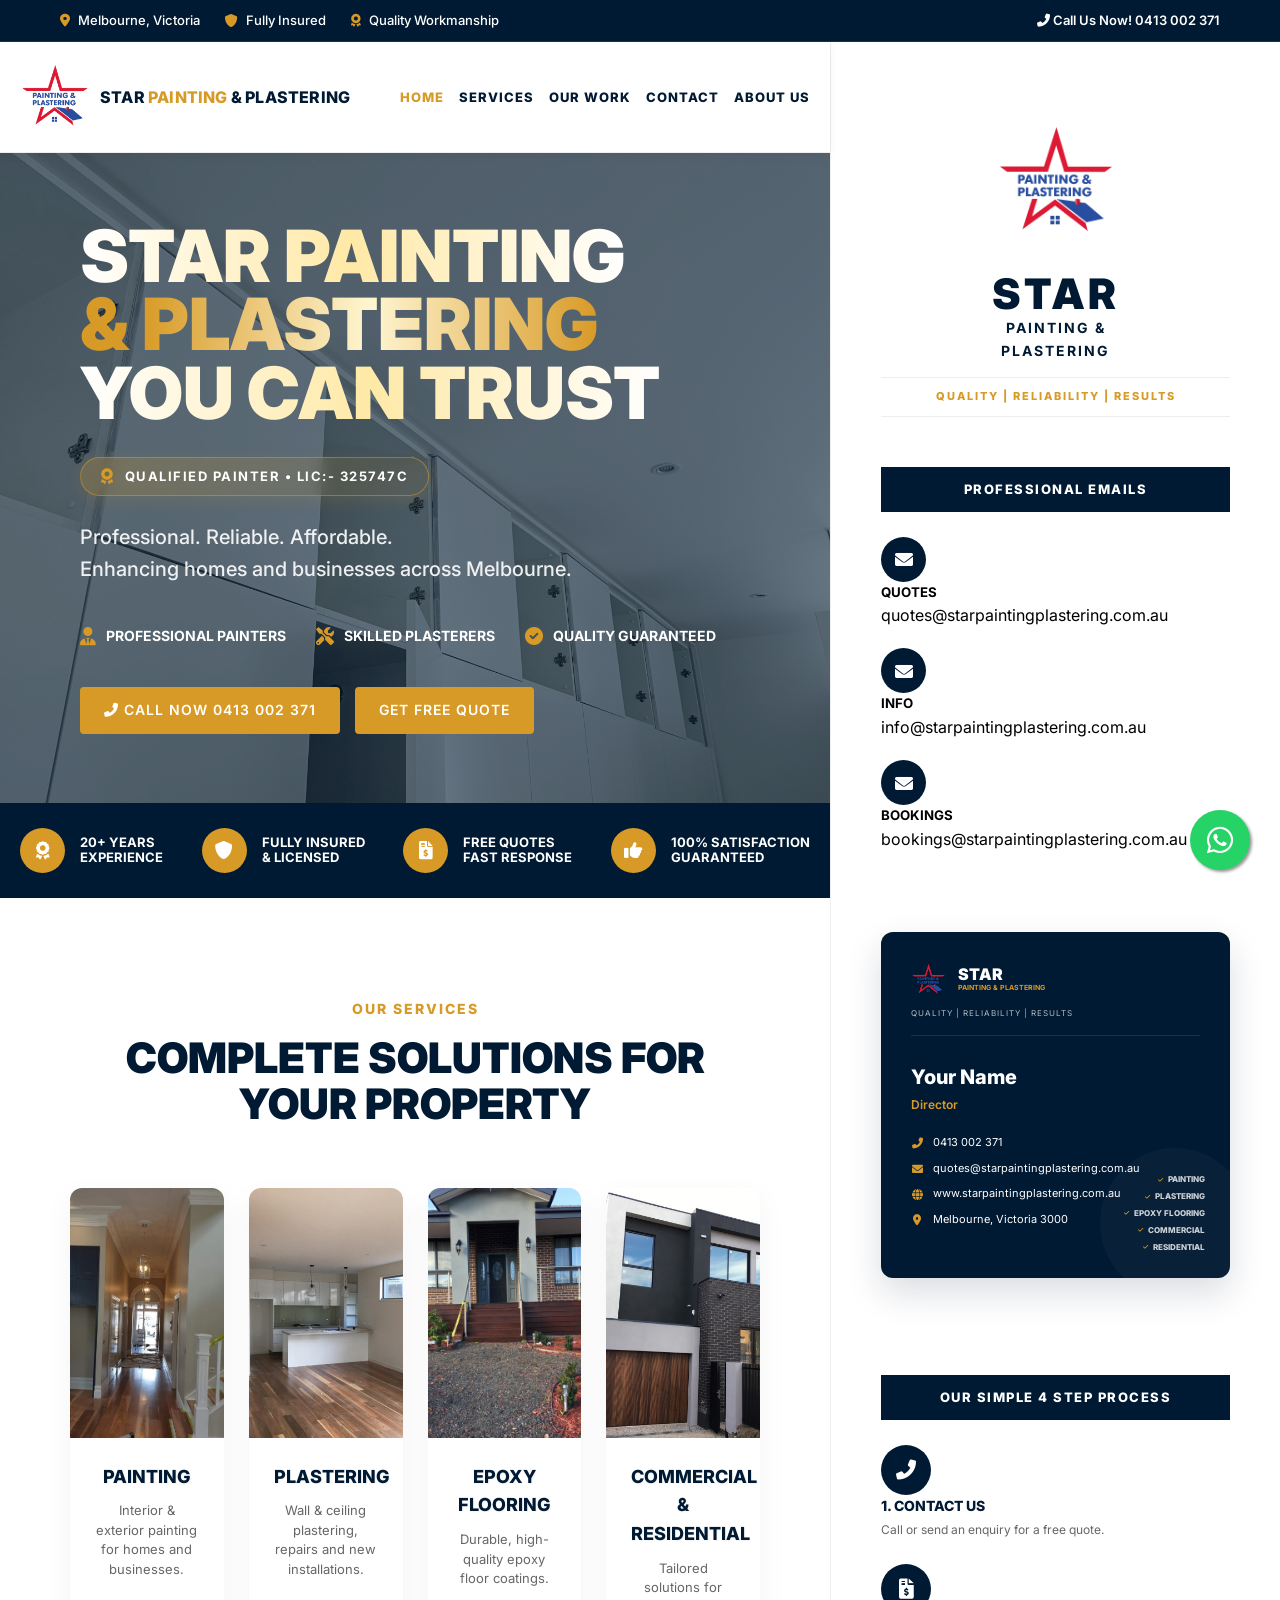
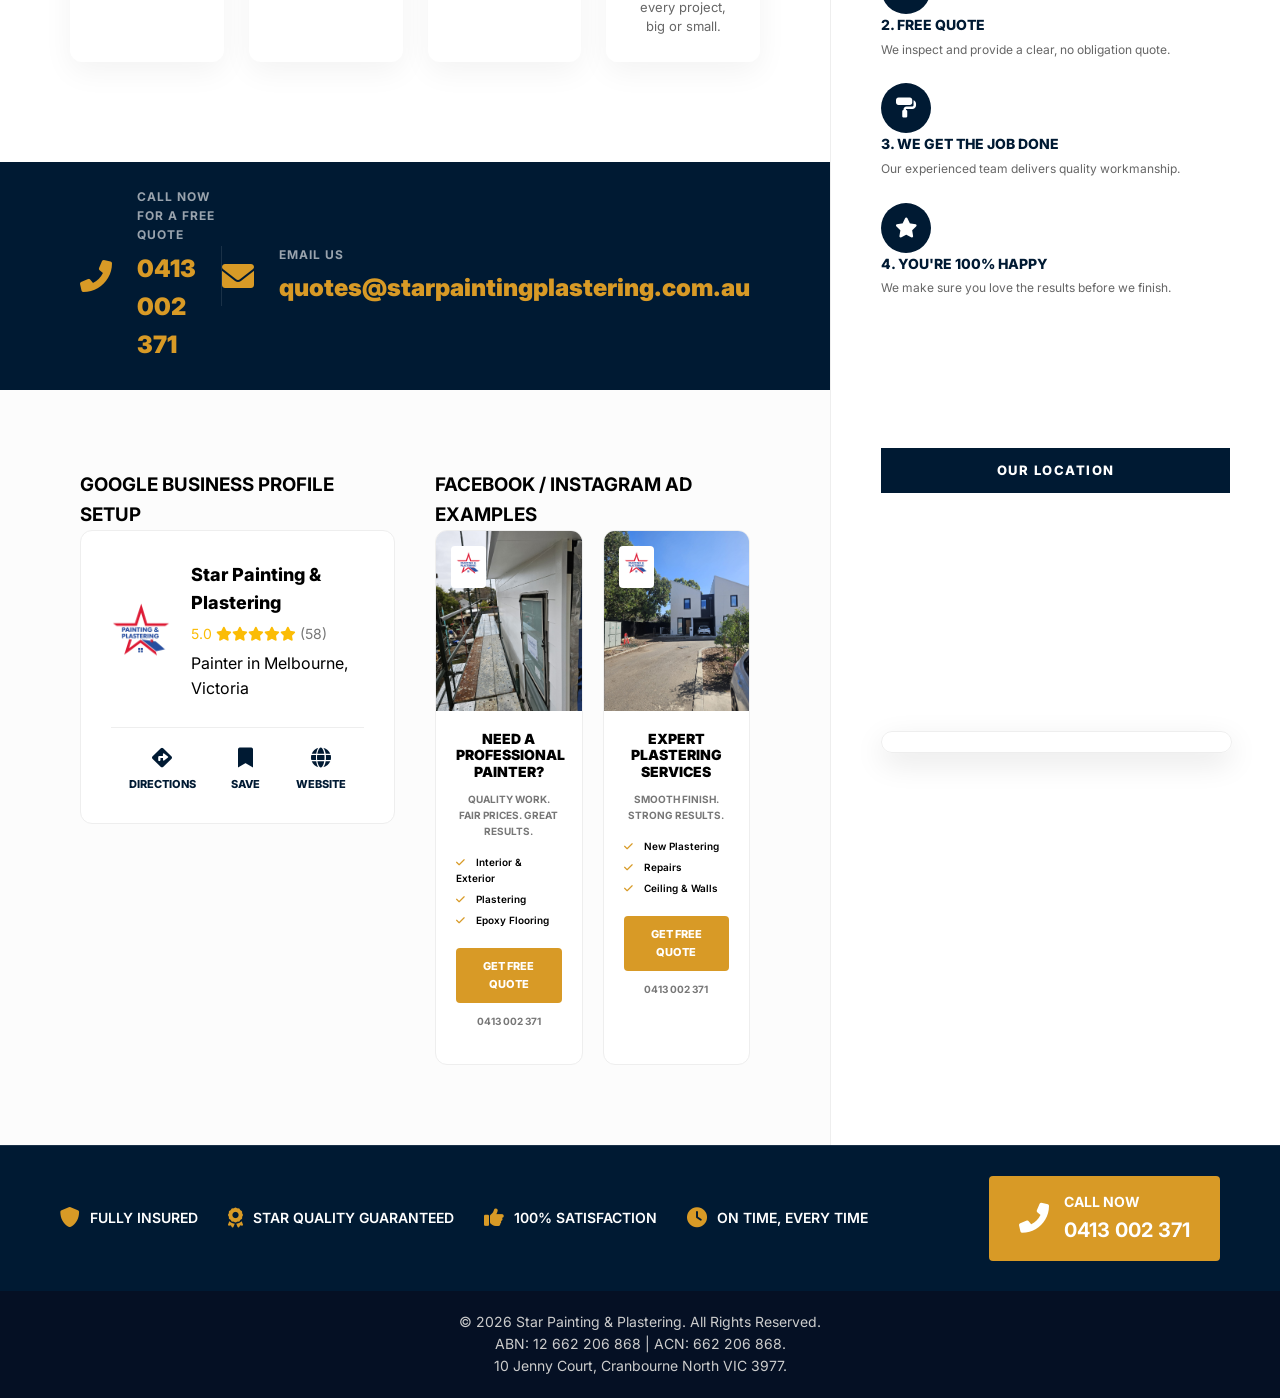
==== commit cccfcc50: "feat: add qualified painter license details & premium shimmering title animation" ====
--- a/paint/index.html
+++ b/paint/index.html
@@ -64,7 +64,14 @@
             <!-- Hero Section -->
             <section class="hero-new">
                 <div class="hero-new-content animate-on-scroll">
-                    <h1>star PAINTING <br>& <span>PLASTERING</span> <br>YOU CAN TRUST</h1>
+                    <h1 class="animated-title">
+                        <span class="line line-1"><span class="shimmer-white">star PAINTING</span></span>
+                        <span class="line line-2">&amp; <span class="shimmer-gold">PLASTERING</span></span>
+                        <span class="line line-3"><span class="shimmer-white">YOU CAN TRUST</span></span>
+                    </h1>
+                    <div class="hero-licence-badge">
+                        <i class="fas fa-award"></i> Qualified Painter &bull; Lic:- 325747C
+                    </div>
                     <p>Professional. Reliable. Affordable. <br>Enhancing homes and businesses across Melbourne.</p>
 
                     <div class="hero-features-small">
--- a/paint/css/style.css
+++ b/paint/css/style.css
@@ -1898,4 +1898,100 @@
 
 .sidebar-business-card .card-content {
     cursor: pointer;
+}
+
+/* ── Hero License Badge ── */
+.hero-licence-badge {
+    display: inline-flex;
+    align-items: center;
+    gap: 10px;
+    background: linear-gradient(135deg, rgba(216, 154, 38, 0.25), rgba(216, 154, 38, 0.08));
+    border: 1px solid rgba(216, 154, 38, 0.5);
+    padding: 8px 20px;
+    border-radius: 50px;
+    color: var(--white);
+    font-size: 13px;
+    font-weight: 700;
+    letter-spacing: 1.5px;
+    text-transform: uppercase;
+    margin-bottom: 25px;
+    box-shadow: 0 4px 15px rgba(216, 154, 38, 0.15);
+    backdrop-filter: blur(8px);
+    -webkit-backdrop-filter: blur(8px);
+    animation: floatBadge 3s ease-in-out infinite;
+}
+
+.hero-licence-badge i {
+    color: var(--mockup-gold);
+    font-size: 16px;
+}
+
+@keyframes floatBadge {
+    0%, 100% {
+        transform: translateY(0);
+    }
+    50% {
+        transform: translateY(-6px);
+    }
+}
+
+/* ── Animated Title Styles ── */
+.animated-title {
+    perspective: 1000px;
+}
+
+.animated-title .line {
+    display: block;
+    opacity: 0;
+    transform: translateY(40px) rotateX(-15deg);
+    transform-origin: top center;
+    transition: opacity 1.2s cubic-bezier(0.16, 1, 0.3, 1), transform 1.2s cubic-bezier(0.16, 1, 0.3, 1);
+}
+
+.hero-new-content.show .animated-title .line-1 {
+    opacity: 1;
+    transform: translateY(0) rotateX(0);
+    transition-delay: 0.1s;
+}
+
+.hero-new-content.show .animated-title .line-2 {
+    opacity: 1;
+    transform: translateY(0) rotateX(0);
+    transition-delay: 0.3s;
+}
+
+.hero-new-content.show .animated-title .line-3 {
+    opacity: 1;
+    transform: translateY(0) rotateX(0);
+    transition-delay: 0.5s;
+}
+
+/* ── Shimmering Gold Text ── */
+.shimmer-gold {
+    color: var(--mockup-gold);
+    background: linear-gradient(to right, #d89a26 0%, #fff6d1 25%, #d89a26 50%, #fff6d1 75%, #d89a26 100%);
+    background-size: 200% auto;
+    background-clip: text;
+    -webkit-background-clip: text;
+    -webkit-text-fill-color: transparent;
+    animation: shineText 4s linear infinite;
+    display: inline-block;
+}
+
+/* ── Shimmering White Text ── */
+.shimmer-white {
+    color: var(--white);
+    background: linear-gradient(to right, #ffffff 0%, #ffe9a6 25%, #ffffff 50%, #ffe9a6 75%, #ffffff 100%);
+    background-size: 200% auto;
+    background-clip: text;
+    -webkit-background-clip: text;
+    -webkit-text-fill-color: transparent;
+    animation: shineText 4s linear infinite;
+    display: inline-block;
+}
+
+@keyframes shineText {
+    to {
+        background-position: 200% center;
+    }
 }
